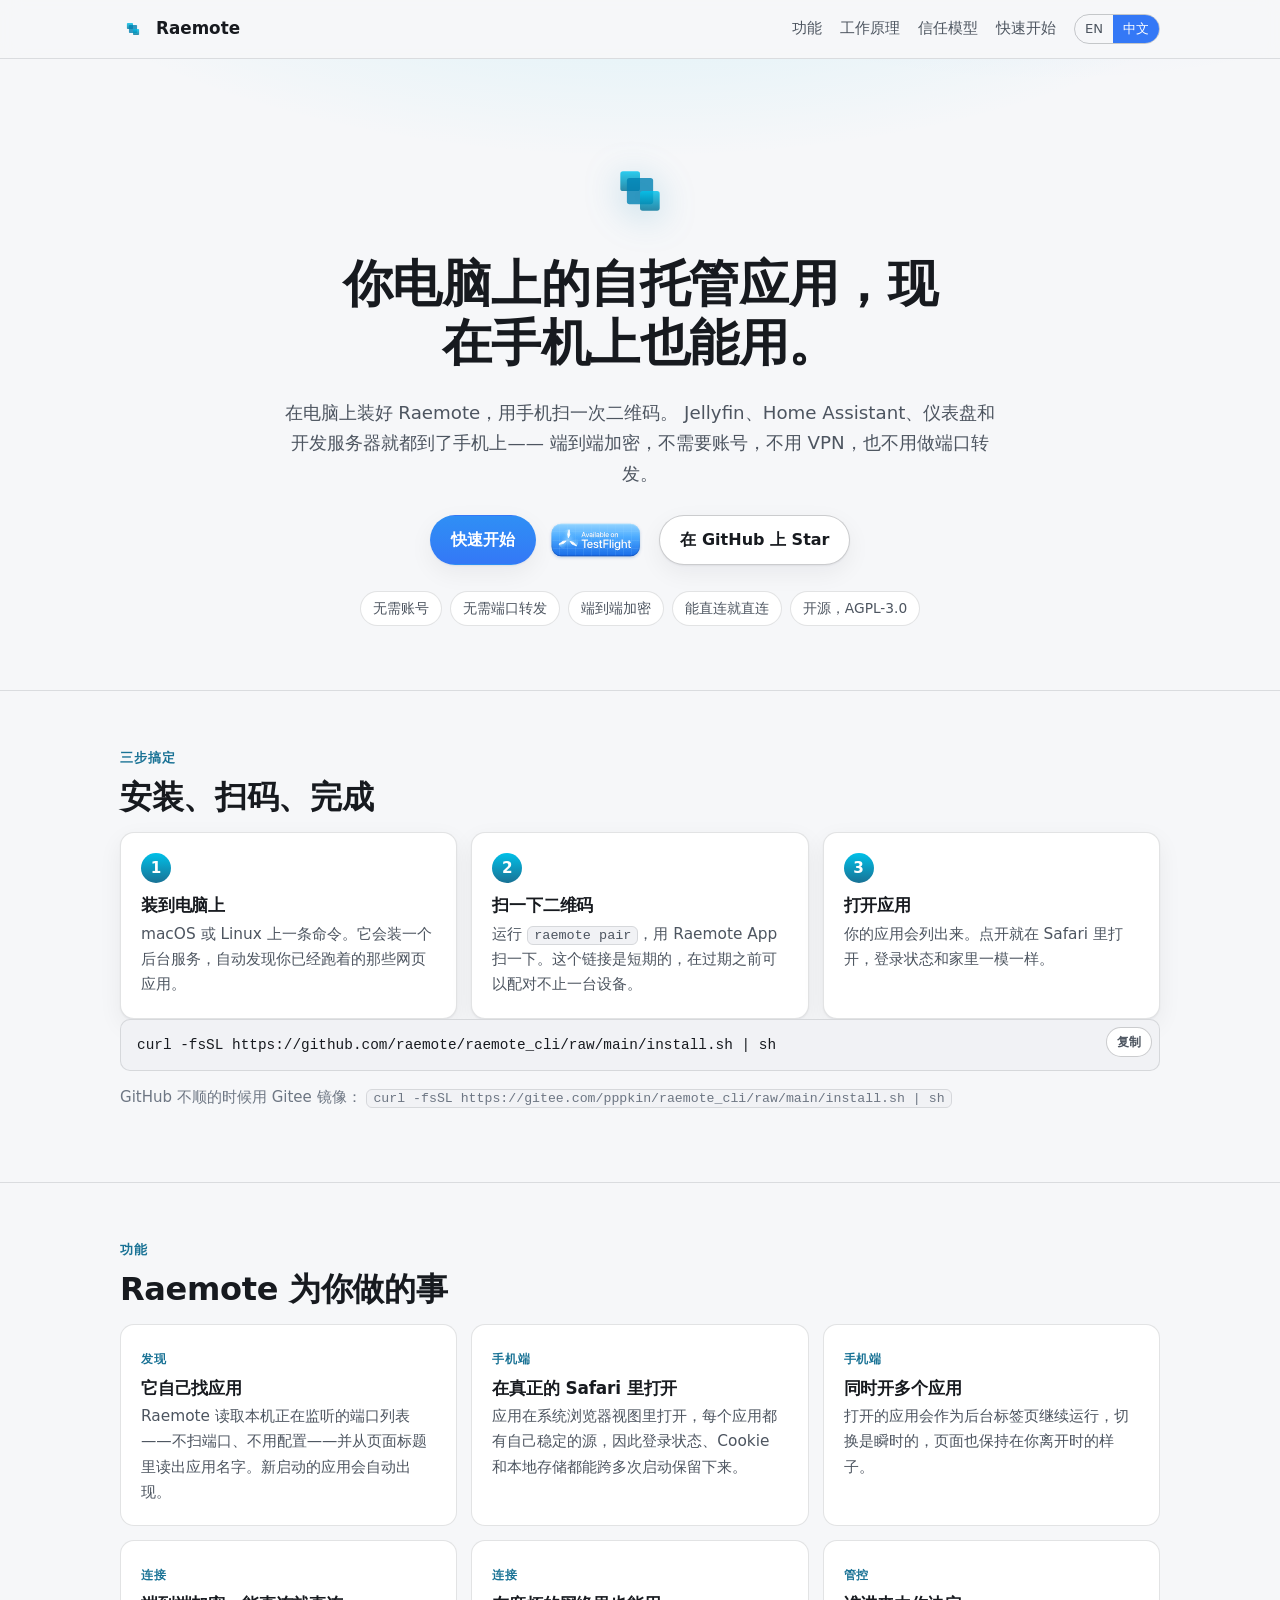
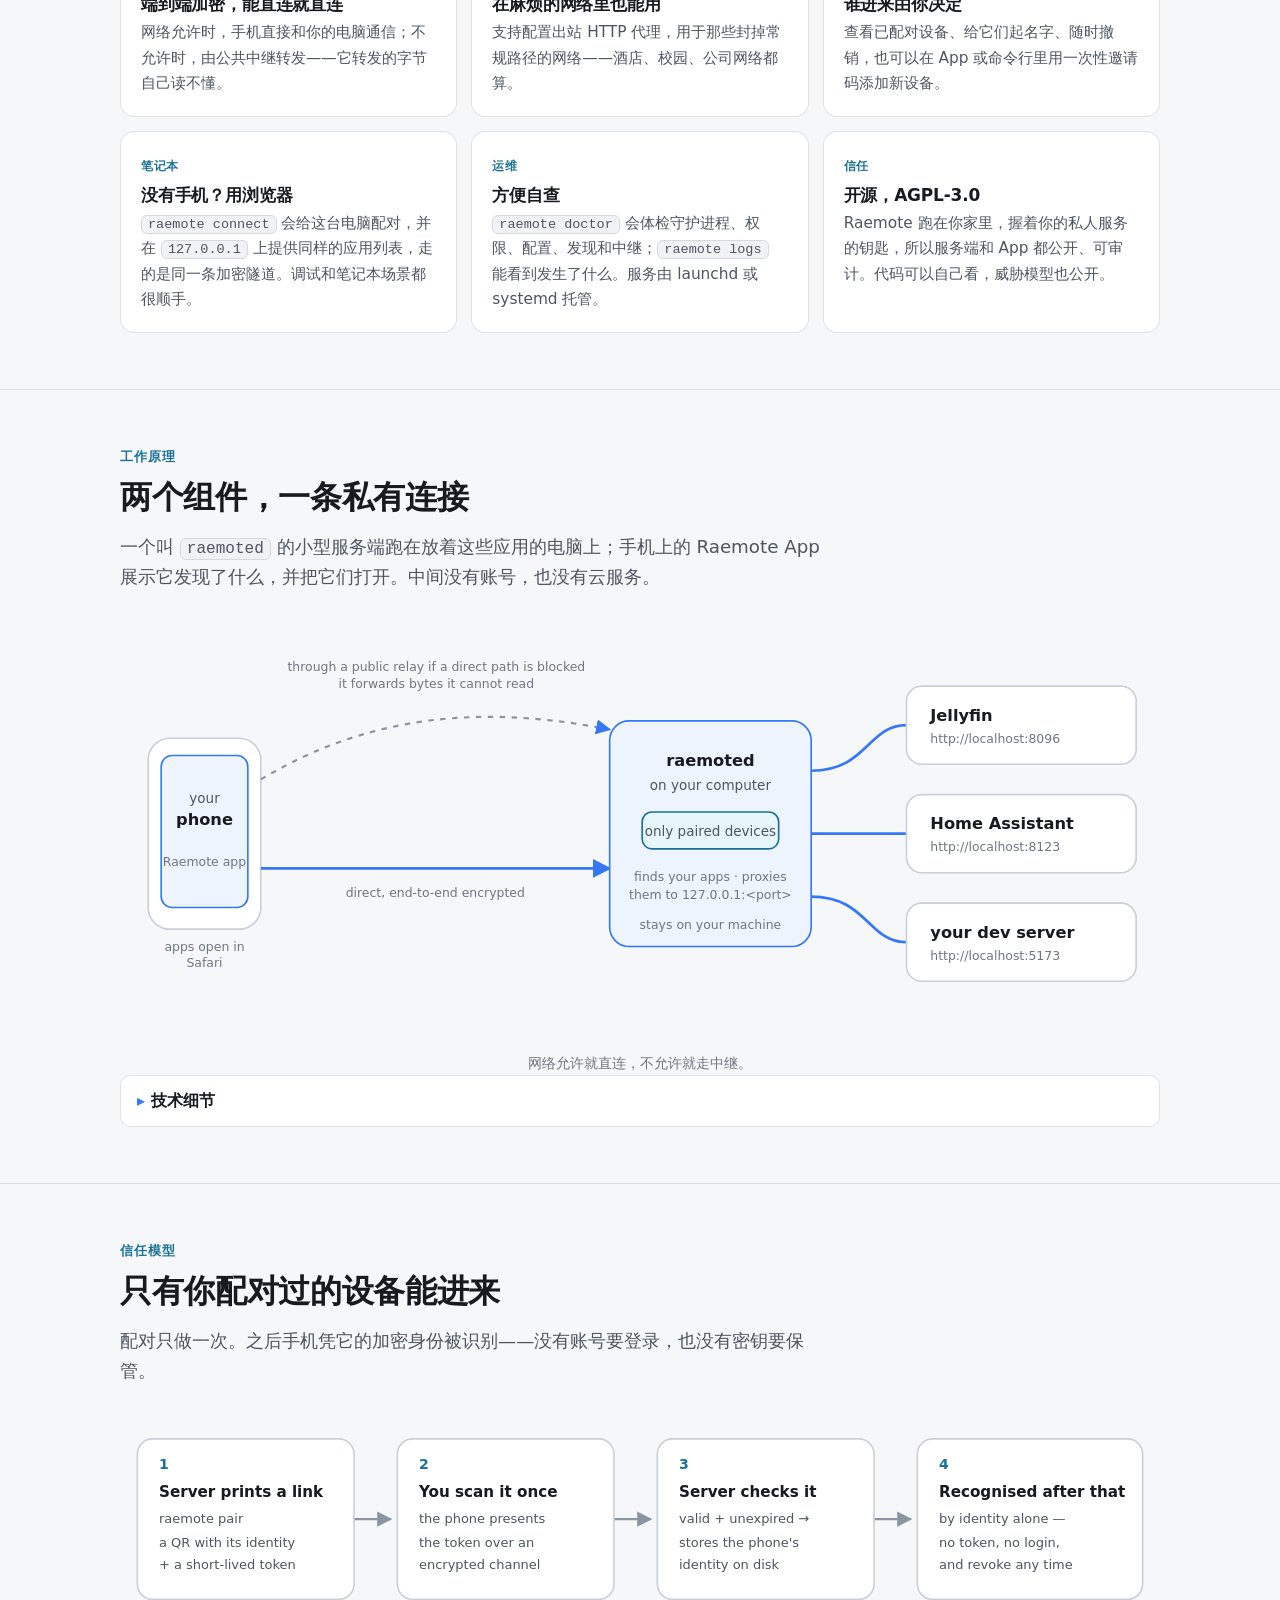
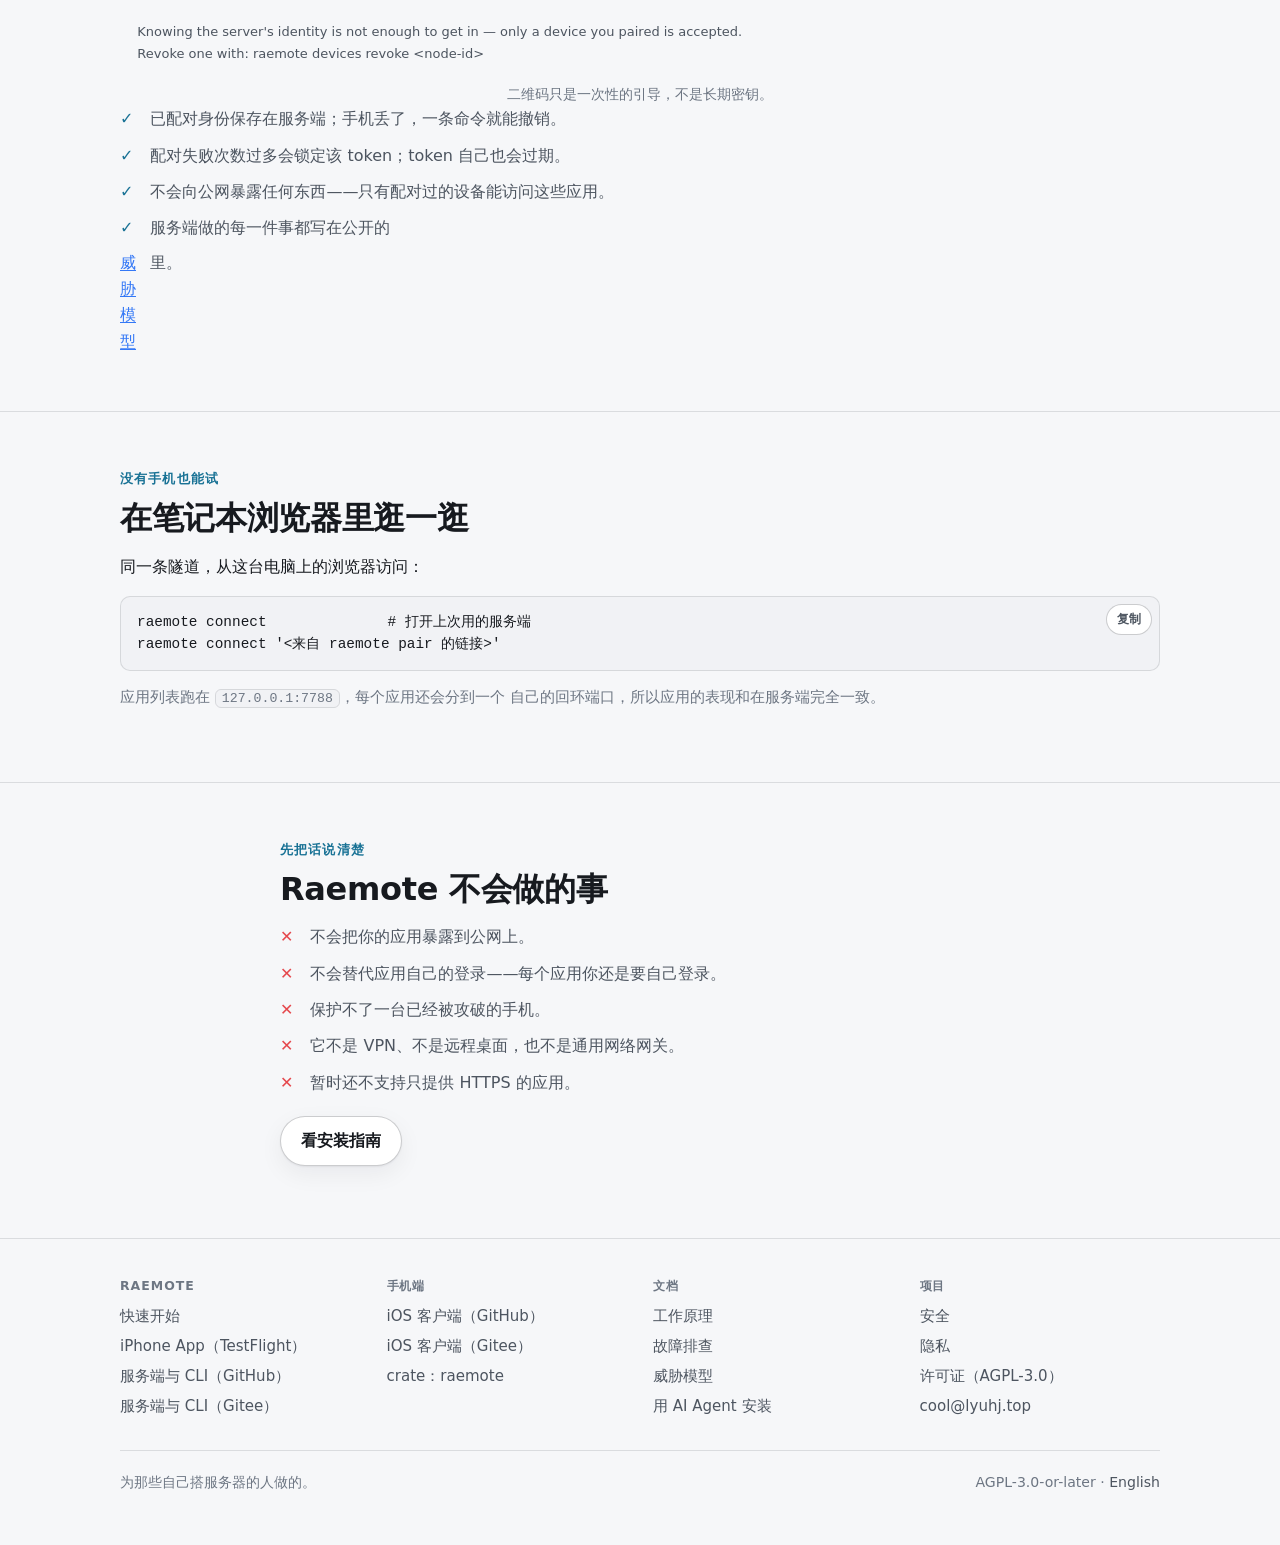
==== zh/index.html @ ffe1e4cd "Add the Raemote website Landing page and quick-start guide in English and Chinese, served from GitHu" ====
<!doctype html>
<html lang="zh-Hans">
<head>
<meta charset="utf-8">
<meta name="viewport" content="width=device-width, initial-scale=1">
<title>Raemote — 让手机也能用你电脑上的自托管应用</title>
<meta name="description" content="Raemote 自动发现你电脑上正在运行的自托管应用，并通过端到端加密的连接把它们带到手机上。装一次、扫一次码，无需账号、无需 VPN、无需端口转发。">
<link rel="canonical" href="https://raemote.github.io/zh/">
<link rel="icon" href="../assets/favicon.png" type="image/png">
<link rel="apple-touch-icon" href="../assets/favicon.png">
<meta property="og:type" content="website">
<meta property="og:site_name" content="Raemote">
<meta property="og:title" content="Raemote — 让手机也能用你电脑上的自托管应用">
<meta property="og:description" content="装一次、扫一次码，你私有的应用就出现在手机上。端到端加密，无需账号，无需端口转发。">
<meta property="og:url" content="https://raemote.github.io/zh/">
<meta property="og:image" content="https://raemote.github.io/assets/og.png">
<meta name="theme-color" content="#197295" media="(prefers-color-scheme: light)">
<meta name="theme-color" content="#0e1116" media="(prefers-color-scheme: dark)">
<link rel="stylesheet" href="../assets/site.css">
</head>
<body>
<a class="skip" href="#main">跳到正文</a>

<header class="site">
  <div class="wrap bar">
    <a class="brand" href="./"><img src="../assets/logo.svg" alt="" width="26" height="26">Raemote</a>
    <nav class="links" aria-label="主导航">
      <a class="wide" href="#features">功能</a>
      <a class="wide" href="#how">工作原理</a>
      <a class="wide" href="#trust">信任模型</a>
      <a href="get-started.html">快速开始</a>
      <span class="lang">
        <a href="../" hreflang="en">EN</a>
        <a href="./" aria-current="true" hreflang="zh">中文</a>
      </span>
    </nav>
  </div>
</header>

<main id="main">

  <section class="hero">
    <div class="wrap">
      <img class="mark" src="../assets/logo.svg" alt="" width="84" height="84">
      <h1>你电脑上的自托管应用，现在手机上也能用。</h1>
      <p class="lede">在电脑上装好 Raemote，用手机扫一次二维码。
        Jellyfin、Home Assistant、仪表盘和开发服务器就都到了手机上——
        端到端加密，不需要账号，不用 VPN，也不用做端口转发。</p>
      <div class="actions">
        <a class="btn primary" href="get-started.html">快速开始</a>
        <a class="btn badge" href="https://testflight.apple.com/join/3AQeWyUR" rel="noopener">
          <img src="../assets/testflight_badge.svg" alt="可通过 TestFlight 获取" height="42">
        </a>
        <a class="btn" href="https://github.com/raemote/raemote_cli" rel="noopener">在 GitHub 上 Star</a>
      </div>
      <ul class="pill-row">
        <li class="pill">无需账号</li>
        <li class="pill">无需端口转发</li>
        <li class="pill">端到端加密</li>
        <li class="pill">能直连就直连</li>
        <li class="pill">开源，AGPL-3.0</li>
      </ul>
    </div>
  </section>

  <section id="start">
    <div class="wrap">
      <p class="eyebrow">三步搞定</p>
      <h2>安装、扫码、完成</h2>
      <ol class="steps">
        <li>
          <h3>装到电脑上</h3>
          <p>macOS 或 Linux 上一条命令。它会装一个后台服务，自动发现你已经跑着的那些网页应用。</p>
        </li>
        <li>
          <h3>扫一下二维码</h3>
          <p>运行 <code>raemote pair</code>，用 Raemote App 扫一下。这个链接是短期的，在过期之前可以配对不止一台设备。</p>
        </li>
        <li>
          <h3>打开应用</h3>
          <p>你的应用会列出来。点开就在 Safari 里打开，登录状态和家里一模一样。</p>
        </li>
      </ol>
      <div class="copy">
        <button class="copybtn" type="button" data-copy hidden>复制</button>
<pre><code>curl -fsSL https://github.com/raemote/raemote_cli/raw/main/install.sh | sh</code></pre>
      </div>
      <p class="muted">GitHub 不顺的时候用 Gitee 镜像：
        <code>curl -fsSL https://gitee.com/pppkin/raemote_cli/raw/main/install.sh | sh</code></p>
    </div>
  </section>

  <section id="features">
    <div class="wrap">
      <p class="eyebrow">功能</p>
      <h2>Raemote 为你做的事</h2>
      <ul class="grid">
        <li class="card">
          <span class="tag">发现</span>
          <h3>它自己找应用</h3>
          <p>Raemote 读取本机正在监听的端口列表——不扫端口、不用配置——并从页面标题里读出应用名字。新启动的应用会自动出现。</p>
        </li>
        <li class="card">
          <span class="tag">手机端</span>
          <h3>在真正的 Safari 里打开</h3>
          <p>应用在系统浏览器视图里打开，每个应用都有自己稳定的源，因此登录状态、Cookie 和本地存储都能跨多次启动保留下来。</p>
        </li>
        <li class="card">
          <span class="tag">手机端</span>
          <h3>同时开多个应用</h3>
          <p>打开的应用会作为后台标签页继续运行，切换是瞬时的，页面也保持在你离开时的样子。</p>
        </li>
        <li class="card">
          <span class="tag">连接</span>
          <h3>端到端加密，能直连就直连</h3>
          <p>网络允许时，手机直接和你的电脑通信；不允许时，由公共中继转发——它转发的字节自己读不懂。</p>
        </li>
        <li class="card">
          <span class="tag">连接</span>
          <h3>在麻烦的网络里也能用</h3>
          <p>支持配置出站 HTTP 代理，用于那些封掉常规路径的网络——酒店、校园、公司网络都算。</p>
        </li>
        <li class="card">
          <span class="tag">管控</span>
          <h3>谁进来由你决定</h3>
          <p>查看已配对设备、给它们起名字、随时撤销，也可以在 App 或命令行里用一次性邀请码添加新设备。</p>
        </li>
        <li class="card">
          <span class="tag">笔记本</span>
          <h3>没有手机？用浏览器</h3>
          <p><code>raemote connect</code> 会给这台电脑配对，并在 <code>127.0.0.1</code> 上提供同样的应用列表，走的是同一条加密隧道。调试和笔记本场景都很顺手。</p>
        </li>
        <li class="card">
          <span class="tag">运维</span>
          <h3>方便自查</h3>
          <p><code>raemote doctor</code> 会体检守护进程、权限、配置、发现和中继；<code>raemote logs</code> 能看到发生了什么。服务由 launchd 或 systemd 托管。</p>
        </li>
        <li class="card">
          <span class="tag">信任</span>
          <h3>开源，AGPL-3.0</h3>
          <p>Raemote 跑在你家里，握着你的私人服务的钥匙，所以服务端和 App 都公开、可审计。代码可以自己看，威胁模型也公开。</p>
        </li>
      </ul>
    </div>
  </section>

  <section id="how">
    <div class="wrap">
      <p class="eyebrow">工作原理</p>
      <h2>两个组件，一条私有连接</h2>
      <p class="lede">一个叫 <code>raemoted</code> 的小型服务端跑在放着这些应用的电脑上；手机上的 Raemote App 展示它发现了什么，并把它们打开。中间没有账号，也没有云服务。</p>
      <figure>
        <img src="../assets/diagram-how.svg" alt="示意图：手机与电脑上的 raemoted 之间建立端到端加密连接——能直连就直连，否则经过读不懂内容的公共中继；raemoted 再把请求反向代理到本机的各个网页应用。" width="960" height="400" loading="lazy">
        <figcaption>网络允许就直连，不允许就走中继。</figcaption>
      </figure>
      <details>
        <summary>技术细节</summary>
        <p>连接由 <a href="https://www.iroh.computer/" rel="noopener">iroh</a> over QUIC
        提供：两端互相发现并尝试直连，只有直连不可用时才动用公共中继。两种情况下都是端到端加密。</p>
        <p>其上跑两套应用协议：<code>raemote/bind/0</code> 只负责用短期 token
        完成配对；<code>raemote/0</code> 提供一小套 HTTP 接口
        （<code>/_hub/catalog</code>、<code>/_hub/info</code>、
        <code>/_hub/devices</code>、<code>/_hub/discover</code>），并把
        <code>/app/&lt;名字&gt;/…</code> 反向代理到应用真实地址。</p>
        <p>在手机这一侧，每个应用有自己的本地回环源和一个每次启动都会变的密钥，
        手机上别的 App 也碰不到它。请求全程流式转发——请求体、上传、服务端推送
        和 WebSocket 都原样通过。</p>
      </details>
    </div>
  </section>

  <section id="trust">
    <div class="wrap">
      <p class="eyebrow">信任模型</p>
      <h2>只有你配对过的设备能进来</h2>
      <p class="lede">配对只做一次。之后手机凭它的加密身份被识别——没有账号要登录，也没有密钥要保管。</p>
      <figure>
        <img src="../assets/diagram-trust.svg" alt="示意图：配对二维码里包含服务端身份和一个短期 token；手机出示一次 token，服务端把手机身份记录到磁盘；此后凭身份识别，随时可以撤销。" width="960" height="250" loading="lazy">
        <figcaption>二维码只是一次性的引导，不是长期密钥。</figcaption>
      </figure>
      <ul class="notlist yeslist">
        <li>已配对身份保存在服务端；手机丢了，一条命令就能撤销。</li>
        <li>配对失败次数过多会锁定该 token；token 自己也会过期。</li>
        <li>不会向公网暴露任何东西——只有配对过的设备能访问这些应用。</li>
        <li>服务端做的每一件事都写在公开的<a href="https://github.com/raemote/raemote_cli/blob/main/docs/threat-model.md" rel="noopener">威胁模型</a>里。</li>
      </ul>
    </div>
  </section>

  <section id="laptop">
    <div class="wrap">
      <p class="eyebrow">没有手机也能试</p>
      <h2>在笔记本浏览器里逛一逛</h2>
      <p>同一条隧道，从这台电脑上的浏览器访问：</p>
      <div class="copy">
        <button class="copybtn" type="button" data-copy hidden>复制</button>
<pre><code>raemote connect              # 打开上次用的服务端
raemote connect '&lt;来自 raemote pair 的链接&gt;'</code></pre>
      </div>
      <p class="muted">应用列表跑在 <code>127.0.0.1:7788</code>，每个应用还会分到一个
        自己的回环端口，所以应用的表现和在服务端完全一致。</p>
    </div>
  </section>

  <section id="honest">
    <div class="wrap wrap-narrow">
      <p class="eyebrow">先把话说清楚</p>
      <h2>Raemote 不会做的事</h2>
      <ul class="notlist">
        <li>不会把你的应用暴露到公网上。</li>
        <li>不会替代应用自己的登录——每个应用你还是要自己登录。</li>
        <li>保护不了一台已经被攻破的手机。</li>
        <li>它不是 VPN、不是远程桌面，也不是通用网络网关。</li>
        <li>暂时还不支持只提供 HTTPS 的应用。</li>
      </ul>
      <p style="margin-top:20px"><a class="btn" href="get-started.html">看安装指南</a></p>
    </div>
  </section>

</main>

<footer class="site">
  <div class="wrap">
    <div class="cols">
      <div>
        <h3>Raemote</h3>
        <ul>
          <li><a href="get-started.html">快速开始</a></li>
          <li><a href="https://testflight.apple.com/join/3AQeWyUR" rel="noopener">iPhone App（TestFlight）</a></li>
          <li><a href="https://github.com/raemote/raemote_cli" rel="noopener">服务端与 CLI（GitHub）</a></li>
          <li><a href="https://gitee.com/pppkin/raemote_cli" rel="noopener">服务端与 CLI（Gitee）</a></li>
        </ul>
      </div>
      <div>
        <h3>手机端</h3>
        <ul>
          <li><a href="https://github.com/raemote/raemote_connector_ios" rel="noopener">iOS 客户端（GitHub）</a></li>
          <li><a href="https://gitee.com/pppkin/raemote_connector_ios" rel="noopener">iOS 客户端（Gitee）</a></li>
          <li><a href="https://crates.io/crates/raemote" rel="noopener">crate：raemote</a></li>
        </ul>
      </div>
      <div>
        <h3>文档</h3>
        <ul>
          <li><a href="https://github.com/raemote/raemote_cli/blob/main/docs/how-it-works.md" rel="noopener">工作原理</a></li>
          <li><a href="https://github.com/raemote/raemote_cli/blob/main/docs/troubleshooting.md" rel="noopener">故障排查</a></li>
          <li><a href="https://github.com/raemote/raemote_cli/blob/main/docs/threat-model.md" rel="noopener">威胁模型</a></li>
          <li><a href="https://github.com/raemote/raemote_cli/blob/main/docs/agent-install.md" rel="noopener">用 AI Agent 安装</a></li>
        </ul>
      </div>
      <div>
        <h3>项目</h3>
        <ul>
          <li><a href="https://github.com/raemote/raemote_cli/blob/main/SECURITY.md" rel="noopener">安全</a></li>
          <li><a href="https://github.com/raemote/raemote_cli/blob/main/PRIVACY.md" rel="noopener">隐私</a></li>
          <li><a href="https://github.com/raemote/raemote_cli/blob/main/LICENSE" rel="noopener">许可证（AGPL-3.0）</a></li>
          <li><a href="mailto:cool@lyuhj.top">cool@lyuhj.top</a></li>
        </ul>
      </div>
    </div>
    <div class="base">
      <span>为那些自己搭服务器的人做的。</span>
      <span>AGPL-3.0-or-later · <a href="../">English</a></span>
    </div>
  </div>
</footer>

<script>
// 渐进增强：只有在支持脚本时，复制按钮才会出现。
document.querySelectorAll('[data-copy]').forEach(function (btn) {
  btn.hidden = false;
  btn.addEventListener('click', function () {
    var code = btn.closest('.copy').querySelector('code');
    navigator.clipboard.writeText(code.textContent).then(function () {
      var was = btn.textContent;
      btn.textContent = '已复制';
      setTimeout(function () { btn.textContent = was; }, 1400);
    });
  });
});
</script>
</body>
</html>
---- assets/site.css ----
/* Raemote site — one stylesheet, no JavaScript, no webfonts.
   Palette is lifted from the app icon: mark gradients #00C0E8 → #197295,
   mid #007EAE, surface #F1F1F1, and the interactive blue #3478f6 that the
   `raemote connect` web UI uses. Light and dark both ship here; the page
   declares `color-scheme: light dark` so form controls and scrollbars match. */

:root {
  color-scheme: light dark;

  --cyan: #00c0e8;
  --teal: #197295;
  --mid: #007eae;
  --accent: #3478f6;
  --accent-ink: #0b2f6b;

  --bg: #f6f7f9;
  --surface: #ffffff;
  --surface-2: #f1f2f5;
  --ink: #171a1f;
  --ink-soft: #4d5560;
  --ink-faint: #6d7683;
  --line: rgba(20, 25, 35, 0.12);
  --line-strong: rgba(20, 25, 35, 0.22);
  --code-bg: #f1f2f5;
  --shadow: 0 1px 2px rgba(16, 22, 32, 0.06), 0 8px 24px rgba(16, 22, 32, 0.06);
  --radius: 14px;
  --radius-sm: 10px;
  --wrap: 1080px;
}

@media (prefers-color-scheme: dark) {
  :root {
    --bg: #0e1116;
    --surface: #161b22;
    --surface-2: #1c232c;
    --ink: #e8ecf1;
    --ink-soft: #b3bcc7;
    --ink-faint: #8b95a1;
    --line: rgba(255, 255, 255, 0.14);
    --line-strong: rgba(255, 255, 255, 0.26);
    --code-bg: #10151c;
    --shadow: 0 1px 2px rgba(0, 0, 0, 0.4), 0 10px 28px rgba(0, 0, 0, 0.35);
  }
}

* { box-sizing: border-box; }

html { -webkit-text-size-adjust: 100%; }

body {
  margin: 0;
  background: var(--bg);
  color: var(--ink);
  font: 16px/1.65 -apple-system, BlinkMacSystemFont, "Segoe UI", system-ui,
    "Helvetica Neue", "Noto Sans SC", "PingFang SC", "Microsoft YaHei", sans-serif;
}

img, svg { max-width: 100%; height: auto; }

a { color: var(--accent); text-decoration-thickness: 1px; text-underline-offset: 2px; }
a:hover { text-decoration-thickness: 2px; }

:focus-visible {
  outline: 2px solid var(--accent);
  outline-offset: 3px;
  border-radius: 4px;
}

code, kbd, pre, samp {
  font-family: ui-monospace, SFMono-Regular, "SF Mono", Menlo, Consolas, monospace;
}

h1, h2, h3 { line-height: 1.2; letter-spacing: -0.01em; margin: 0 0 0.5em; }
h1 { font-size: clamp(2rem, 1.3rem + 3vw, 3.1rem); font-weight: 700; }
h2 { font-size: clamp(1.45rem, 1.1rem + 1.4vw, 2rem); font-weight: 680; margin-top: 0; }
h3 { font-size: 1.06rem; font-weight: 650; }
p { margin: 0 0 1rem; }

/* ---------- layout ---------- */

.wrap { max-width: var(--wrap); margin: 0 auto; padding: 0 20px; }
.wrap-narrow { max-width: 760px; }
section { padding: 56px 0; }
section + section { border-top: 1px solid var(--line); }

.skip {
  position: absolute;
  left: -9999px;
  top: 0;
  background: var(--surface);
  padding: 10px 14px;
  border-radius: var(--radius-sm);
  z-index: 10;
}
.skip:focus { left: 12px; top: 12px; }

.eyebrow {
  font-size: 0.8rem;
  font-weight: 650;
  letter-spacing: 0.09em;
  text-transform: uppercase;
  color: var(--teal);
  margin: 0 0 10px;
}
@media (prefers-color-scheme: dark) {
  .eyebrow { color: var(--cyan); }
}

.lede { font-size: 1.14rem; color: var(--ink-soft); max-width: 62ch; }
.muted { color: var(--ink-faint); font-size: 0.94rem; }
.center { text-align: center; }
.center .lede { margin-inline: auto; }

/* ---------- header ---------- */

header.site {
  position: sticky;
  top: 0;
  z-index: 5;
  background: color-mix(in srgb, var(--bg) 86%, transparent);
  backdrop-filter: saturate(1.4) blur(10px);
  border-bottom: 1px solid var(--line);
}

.bar {
  display: flex;
  align-items: center;
  gap: 14px;
  min-height: 58px;
}

.brand {
  display: inline-flex;
  align-items: center;
  gap: 10px;
  font-weight: 700;
  font-size: 1.05rem;
  color: var(--ink);
  text-decoration: none;
  margin-right: auto;
}
.brand img { width: 26px; height: 26px; display: block; }

nav.links {
  display: flex;
  align-items: center;
  gap: 18px;
  font-size: 0.95rem;
}
nav.links a { color: var(--ink-soft); text-decoration: none; }
nav.links a:hover { color: var(--ink); text-decoration: underline; }

.lang {
  display: inline-flex;
  border: 1px solid var(--line-strong);
  border-radius: 999px;
  overflow: hidden;
  font-size: 0.82rem;
}
.lang a {
  padding: 3px 10px;
  color: var(--ink-faint);
  text-decoration: none;
}
.lang a[aria-current="true"] {
  background: var(--accent);
  color: #fff;
}

@media (max-width: 620px) {
  nav.links .wide { display: none; }
  .bar { gap: 10px; }
}

/* ---------- hero ---------- */

.hero {
  padding: clamp(48px, 7vw, 92px) 0 clamp(40px, 5vw, 64px);
  text-align: center;
  background:
    radial-gradient(60rem 26rem at 50% -12rem, color-mix(in srgb, var(--cyan) 16%, transparent), transparent 70%),
    radial-gradient(46rem 22rem at 82% -14rem, color-mix(in srgb, var(--accent) 12%, transparent), transparent 70%);
}

.hero .mark {
  width: 84px;
  height: 84px;
  display: block;
  margin: 0 auto 22px;
  filter: drop-shadow(0 6px 18px rgba(0, 122, 174, 0.28));
}

.hero h1 { max-width: 18ch; margin-inline: auto; }
.hero .lede { margin: 0 auto 26px; }

.actions {
  display: flex;
  flex-wrap: wrap;
  gap: 12px;
  justify-content: center;
  align-items: center;
}

.btn {
  display: inline-flex;
  align-items: center;
  gap: 8px;
  padding: 11px 20px;
  border-radius: 999px;
  border: 1px solid var(--line-strong);
  background: var(--surface);
  color: var(--ink);
  font-weight: 600;
  font-size: 1rem;
  text-decoration: none;
  box-shadow: var(--shadow);
}
.btn:hover { border-color: var(--accent); color: var(--ink); }
.btn.primary {
  background: linear-gradient(180deg, #2f8ff5, var(--accent));
  border-color: transparent;
  color: #fff;
}
.btn.primary:hover { filter: brightness(1.06); color: #fff; }
.btn img { display: block; height: 42px; width: auto; }
/* The TestFlight badge is a finished graphic — don't frame it. */
.btn.badge { border: 0; box-shadow: none; background: none; padding: 0; border-radius: 0; }
.btn.badge:hover { border-color: transparent; }

.pill-row {
  display: flex;
  flex-wrap: wrap;
  gap: 8px;
  justify-content: center;
  margin: 26px 0 0;
  padding: 0;
  list-style: none;
}
.pill {
  font-size: 0.86rem;
  color: var(--ink-soft);
  background: var(--surface);
  border: 1px solid var(--line);
  border-radius: 999px;
  padding: 5px 12px;
}

/* ---------- steps ---------- */

.steps {
  display: grid;
  gap: 14px;
  grid-template-columns: repeat(3, 1fr);
  counter-reset: step;
  padding: 0;
  margin: 0;
  list-style: none;
}
@media (max-width: 780px) {
  .steps { grid-template-columns: 1fr; }
}

.steps > li {
  background: var(--surface);
  border: 1px solid var(--line);
  border-radius: var(--radius);
  padding: 20px;
  box-shadow: var(--shadow);
}
.steps > li::before {
  counter-increment: step;
  content: counter(step);
  display: grid;
  place-items: center;
  width: 30px;
  height: 30px;
  margin-bottom: 12px;
  border-radius: 50%;
  background: linear-gradient(180deg, var(--cyan), var(--teal));
  color: #fff;
  font-weight: 700;
  font-size: 0.95rem;
}
.steps h3 { margin-bottom: 6px; }
.steps p { margin: 0; color: var(--ink-soft); font-size: 0.96rem; }

/* ---------- feature grid ---------- */

.grid {
  display: grid;
  gap: 14px;
  grid-template-columns: repeat(auto-fit, minmax(272px, 1fr));
  padding: 0;
  margin: 0;
  list-style: none;
}
.card {
  background: var(--surface);
  border: 1px solid var(--line);
  border-radius: var(--radius);
  padding: 20px;
}
.card h3 { margin-bottom: 6px; }
.card p { margin: 0; color: var(--ink-soft); font-size: 0.96rem; }
.card .tag {
  display: inline-block;
  font-size: 0.74rem;
  font-weight: 650;
  letter-spacing: 0.06em;
  text-transform: uppercase;
  color: var(--teal);
  margin-bottom: 8px;
}
@media (prefers-color-scheme: dark) {
  .card .tag { color: var(--cyan); }
}

/* ---------- code ---------- */

pre {
  background: var(--code-bg);
  border: 1px solid var(--line);
  border-radius: var(--radius-sm);
  padding: 14px 16px;
  overflow-x: auto;
  font-size: 0.9rem;
  line-height: 1.55;
  margin: 0 0 14px;
}
pre code { background: none; padding: 0; font-size: inherit; }
p > code, li > code, td > code {
  background: var(--code-bg);
  border: 1px solid var(--line);
  border-radius: 6px;
  padding: 1px 6px;
  font-size: 0.88em;
}

.copy {
  position: relative;
}
.copy .copybtn {
  position: absolute;
  top: 8px;
  right: 8px;
  font: inherit;
  font-size: 0.78rem;
  font-weight: 600;
  color: var(--ink-soft);
  background: var(--surface);
  border: 1px solid var(--line-strong);
  border-radius: 999px;
  padding: 4px 10px;
  cursor: pointer;
}
.copy .copybtn:hover { color: var(--ink); border-color: var(--accent); }

/* ---------- diagrams & figures ---------- */

figure { margin: 0; }
figure img { display: block; width: 100%; }
figcaption {
  font-size: 0.88rem;
  color: var(--ink-faint);
  margin-top: 10px;
  text-align: center;
}

/* ---------- details ---------- */

details {
  border: 1px solid var(--line);
  border-radius: var(--radius-sm);
  background: var(--surface);
  padding: 0 16px;
}
details + details { margin-top: 10px; }
details summary {
  cursor: pointer;
  font-weight: 600;
  padding: 12px 0;
  list-style: none;
}
details summary::-webkit-details-marker { display: none; }
details summary::before { content: "▸ "; color: var(--accent); }
details[open] summary::before { content: "▾ "; }
details > :last-child { margin-bottom: 16px; }

/* ---------- tables ---------- */

.table-scroll { overflow-x: auto; }
table {
  border-collapse: collapse;
  width: 100%;
  font-size: 0.94rem;
  min-width: 420px;
}
th, td {
  text-align: left;
  vertical-align: top;
  padding: 9px 12px;
  border-bottom: 1px solid var(--line);
}
th { font-weight: 650; color: var(--ink-soft); }
tbody tr:last-child td { border-bottom: 0; }

/* ---------- notices ---------- */

.note {
  border: 1px solid var(--line);
  border-left: 3px solid var(--accent);
  background: var(--surface);
  border-radius: var(--radius-sm);
  padding: 14px 16px;
  margin: 0 0 16px;
  font-size: 0.96rem;
}
.note.warn { border-left-color: #e5484d; }
.note.good { border-left-color: var(--teal); }
.note > :last-child { margin-bottom: 0; }
.note strong { font-weight: 650; }

/* ---------- honest list ---------- */

.notlist {
  list-style: none;
  padding: 0;
  margin: 0;
  display: grid;
  gap: 10px;
}
.notlist li {
  display: grid;
  grid-template-columns: 1.4rem 1fr;
  gap: 8px;
  color: var(--ink-soft);
}
.notlist li::before { content: "✕"; color: #e5484d; font-weight: 700; }
.yeslist li::before { content: "✓"; color: var(--teal); }
@media (prefers-color-scheme: dark) {
  .yeslist li::before { color: var(--cyan); }
}

/* ---------- get-started specifics ---------- */

.step-block {
  border: 1px solid var(--line);
  background: var(--surface);
  border-radius: var(--radius);
  padding: 22px;
  margin: 0 0 18px;
}
.step-block > h2 {
  display: flex;
  align-items: baseline;
  gap: 10px;
  font-size: 1.3rem;
}
.step-block > h2 .n {
  display: grid;
  place-items: center;
  width: 28px;
  height: 28px;
  flex: none;
  border-radius: 50%;
  background: linear-gradient(180deg, var(--cyan), var(--teal));
  color: #fff;
  font-size: 0.9rem;
  align-self: center;
}
.toc {
  background: var(--surface-2);
  border: 1px solid var(--line);
  border-radius: var(--radius);
  padding: 16px 20px;
  margin: 0 0 28px;
}
.toc h2 { font-size: 1rem; margin-bottom: 8px; }
.toc ol { margin: 0; padding-left: 1.2em; }
.toc li { margin: 3px 0; }

/* ---------- footer ---------- */

footer.site {
  border-top: 1px solid var(--line);
  padding: 40px 0 52px;
  color: var(--ink-soft);
  font-size: 0.94rem;
}
footer .cols {
  display: grid;
  gap: 26px;
  grid-template-columns: repeat(auto-fit, minmax(190px, 1fr));
  margin-bottom: 26px;
}
footer h3 {
  font-size: 0.78rem;
  letter-spacing: 0.08em;
  text-transform: uppercase;
  color: var(--ink-faint);
  margin-bottom: 10px;
}
footer ul { list-style: none; margin: 0; padding: 0; }
footer li { margin: 5px 0; }
footer a { color: var(--ink-soft); text-decoration: none; }
footer a:hover { color: var(--ink); text-decoration: underline; }
footer .base {
  border-top: 1px solid var(--line);
  padding-top: 20px;
  display: flex;
  flex-wrap: wrap;
  gap: 12px 20px;
  justify-content: space-between;
  font-size: 0.88rem;
  color: var(--ink-faint);
}

@media (prefers-reduced-motion: reduce) {
  * { animation: none !important; transition: none !important; scroll-behavior: auto !important; }
}

@media print {
  header.site, .actions, .lang { display: none; }
  body { background: #fff; }
}
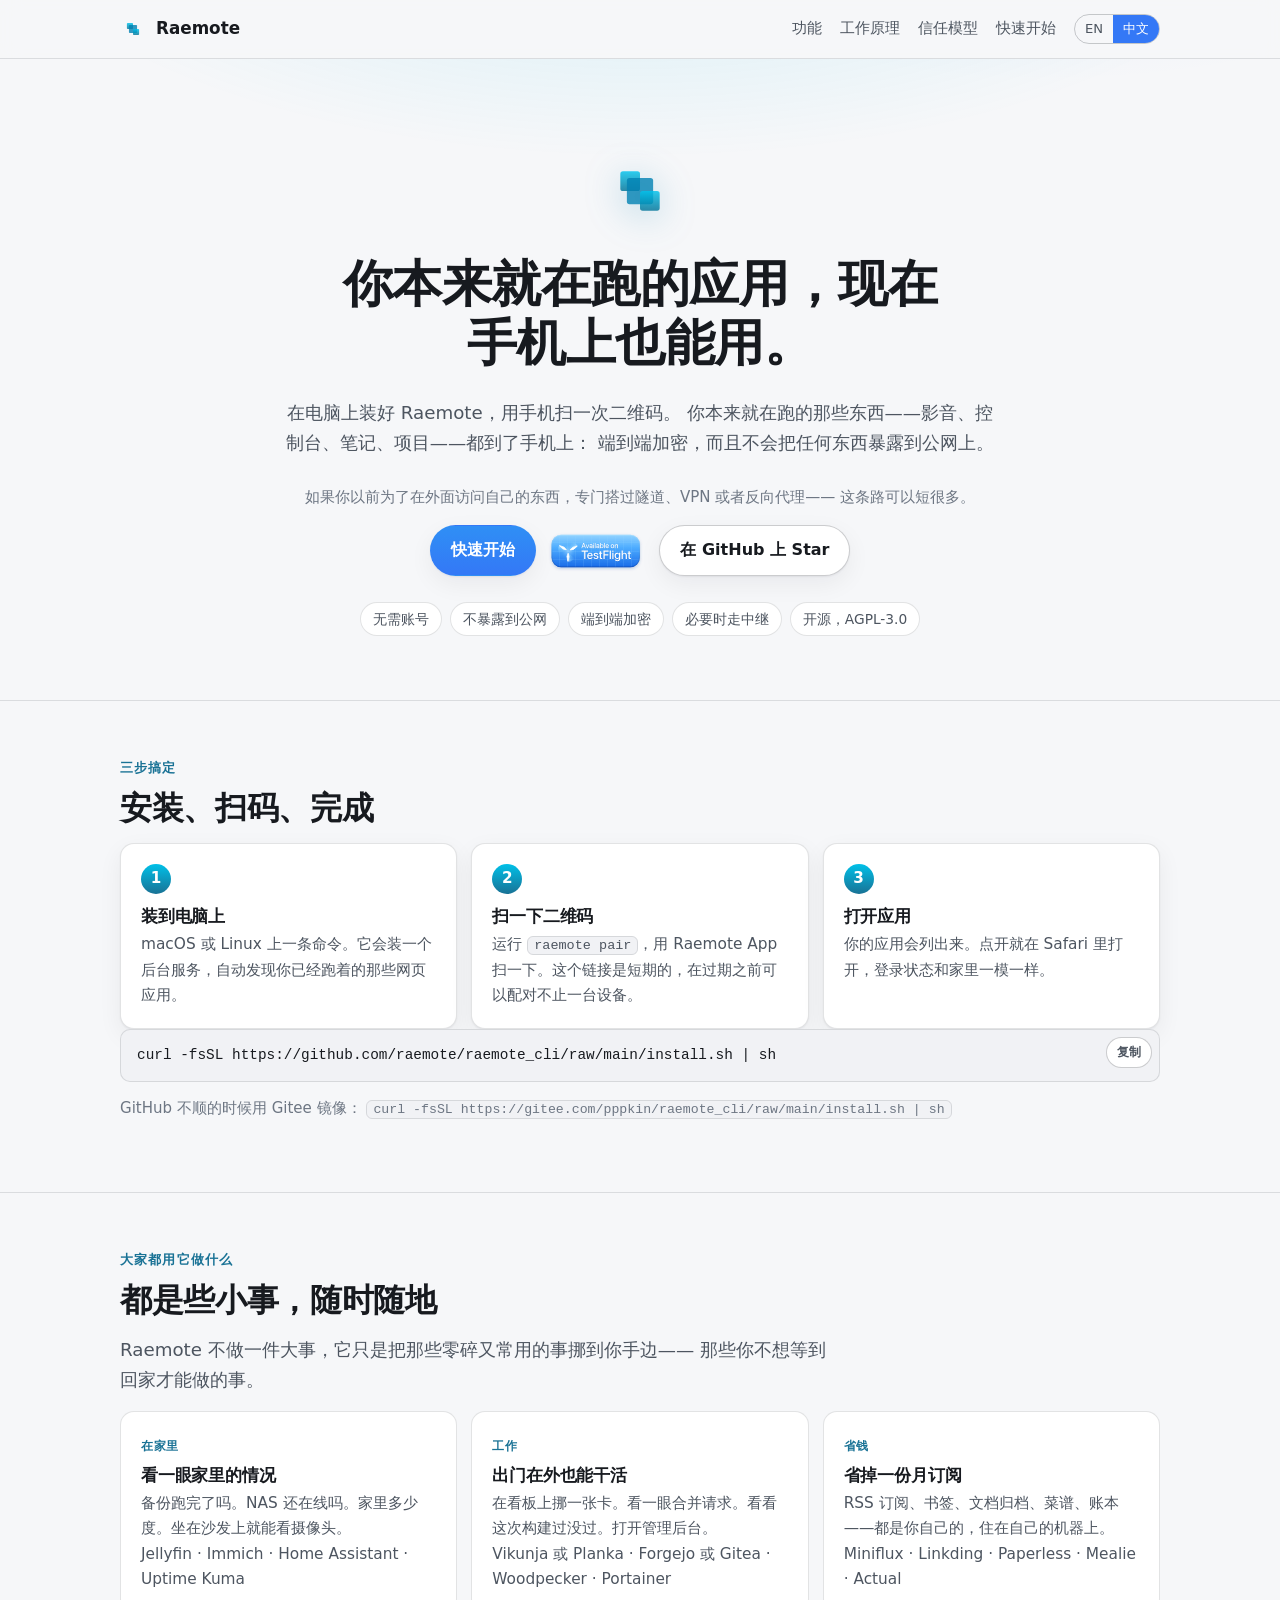
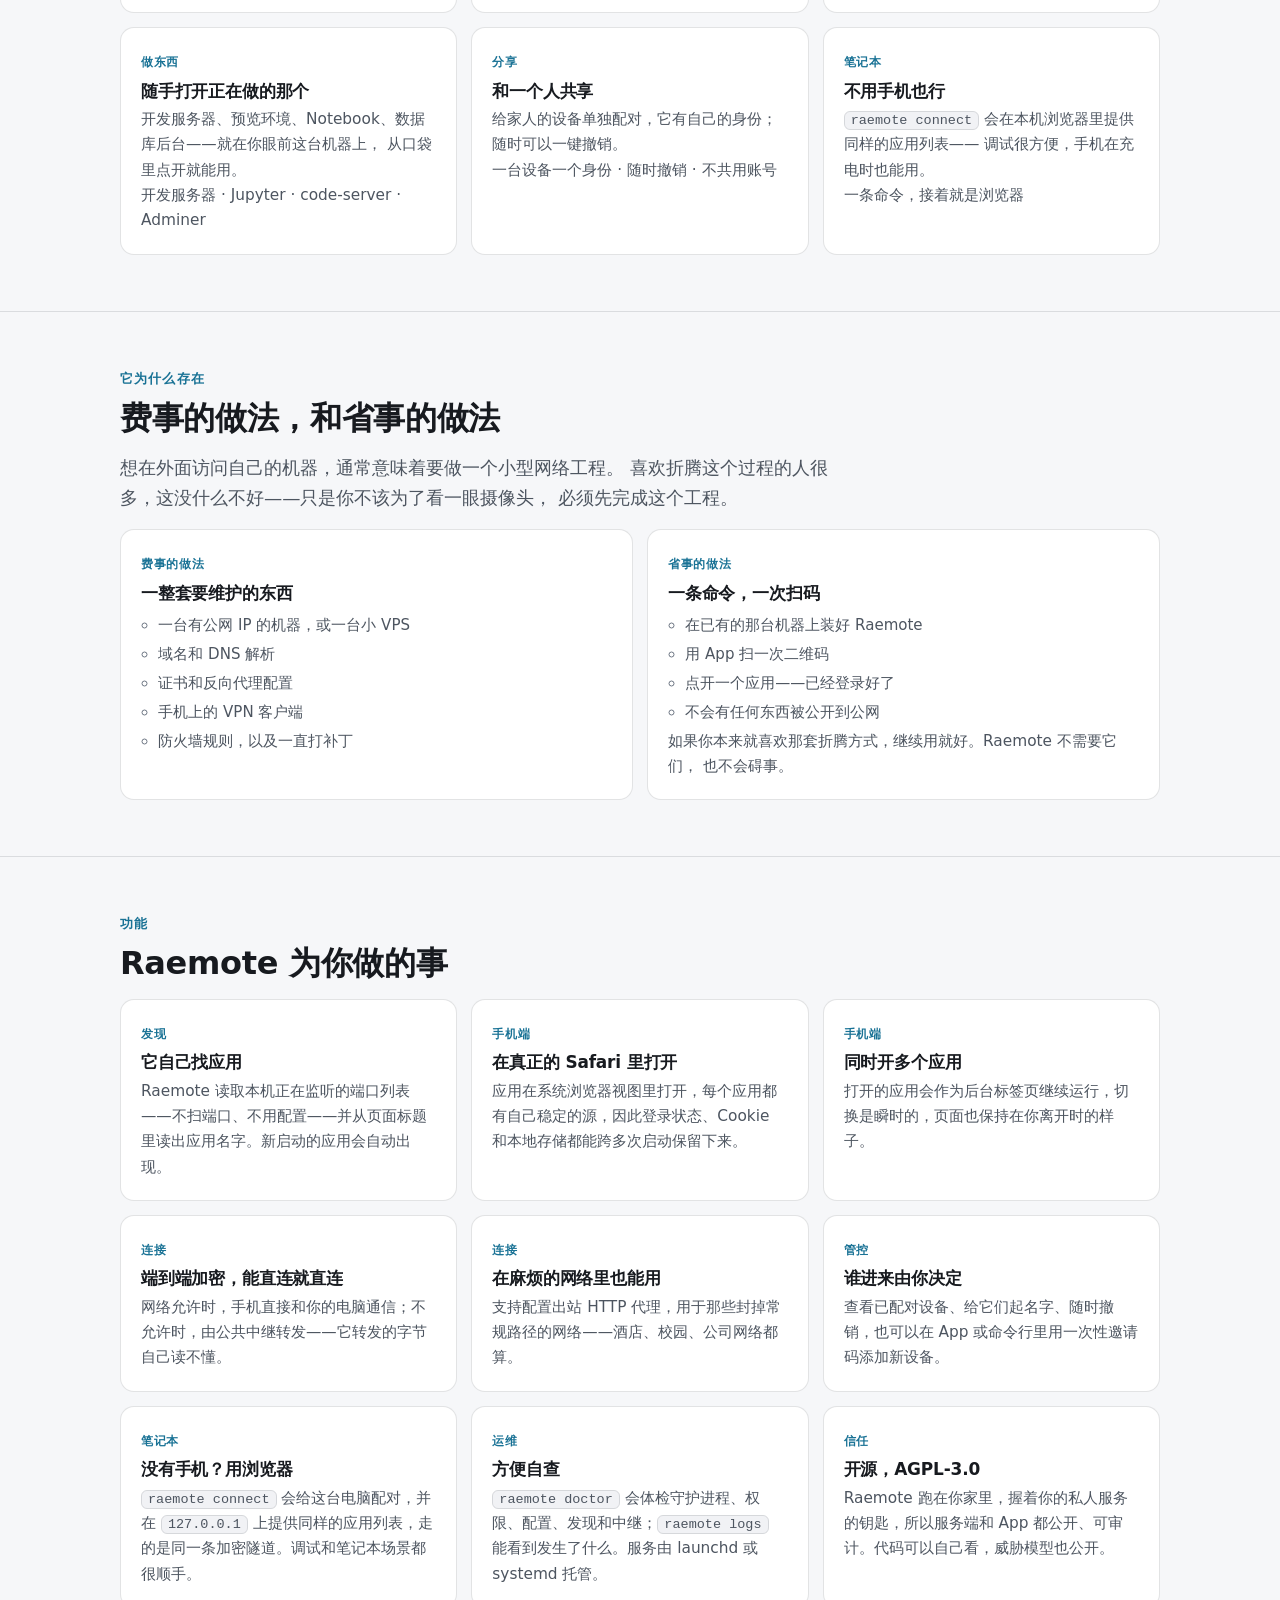
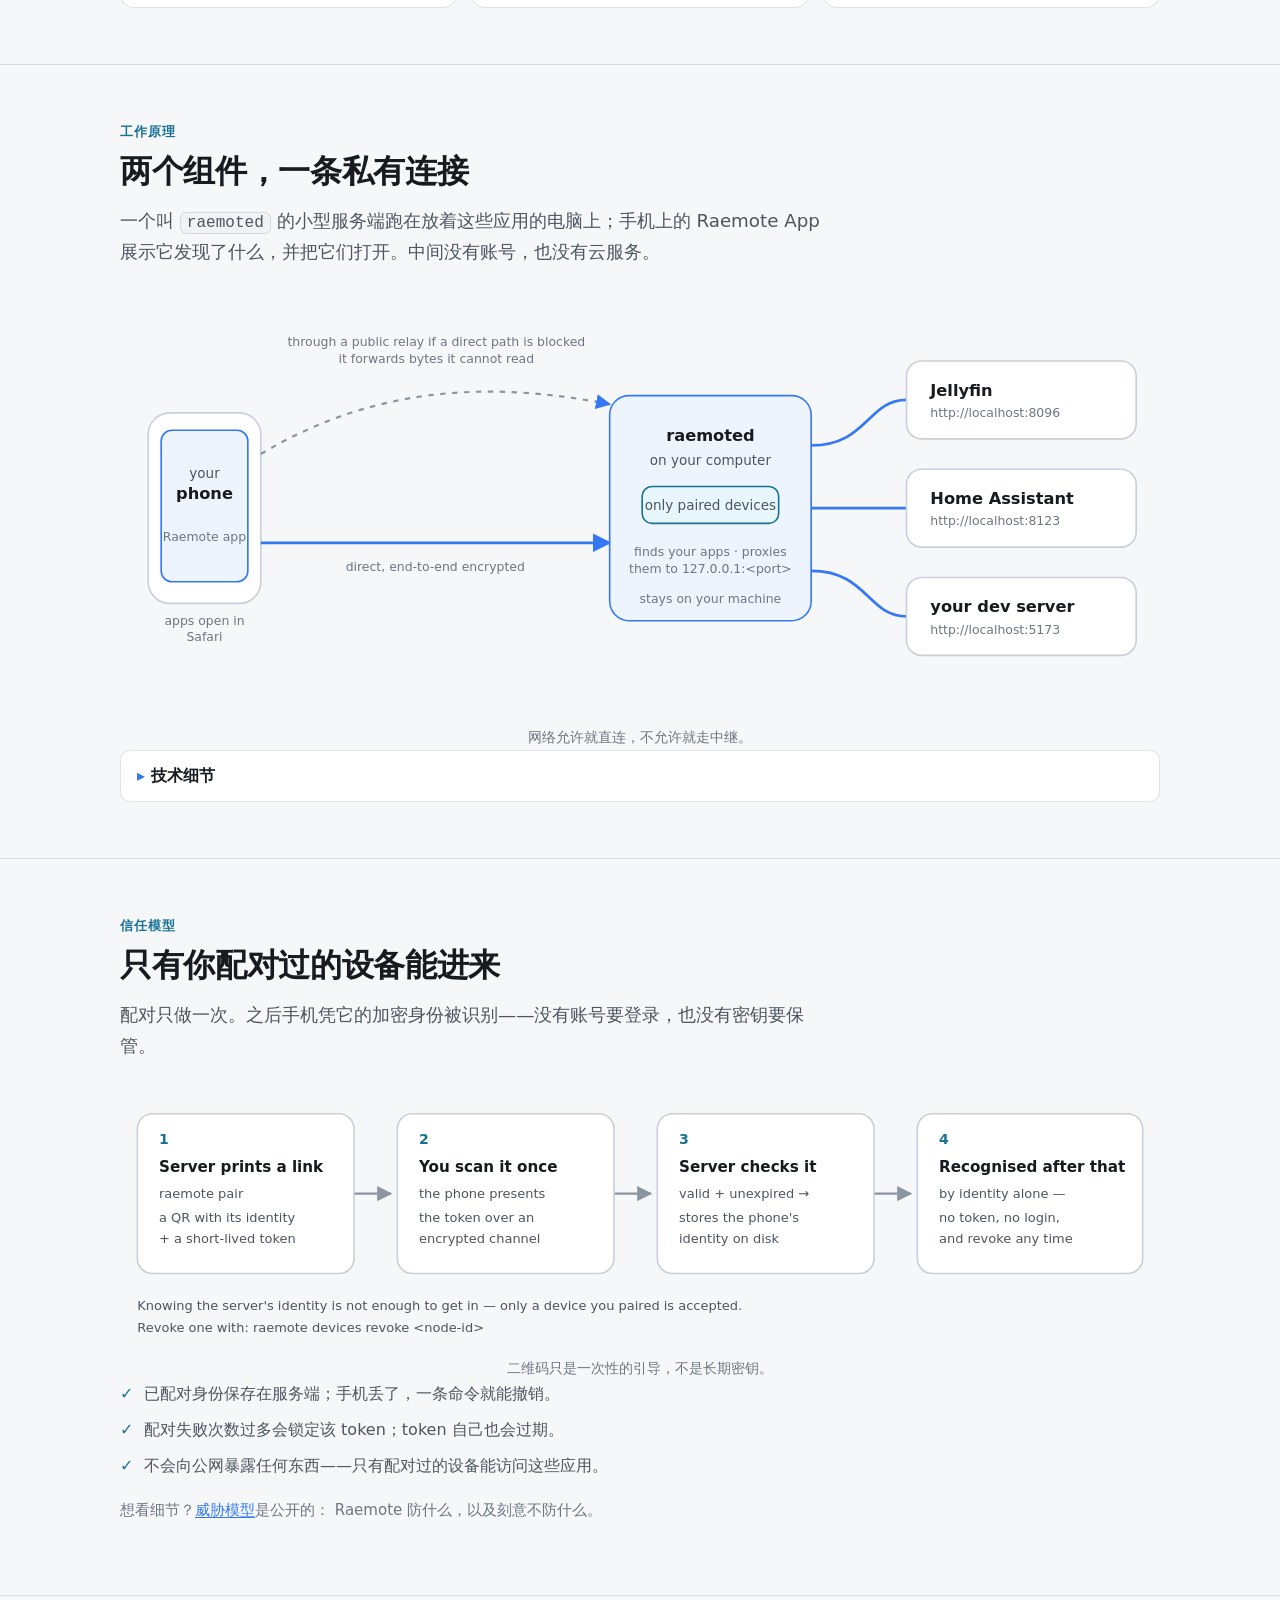
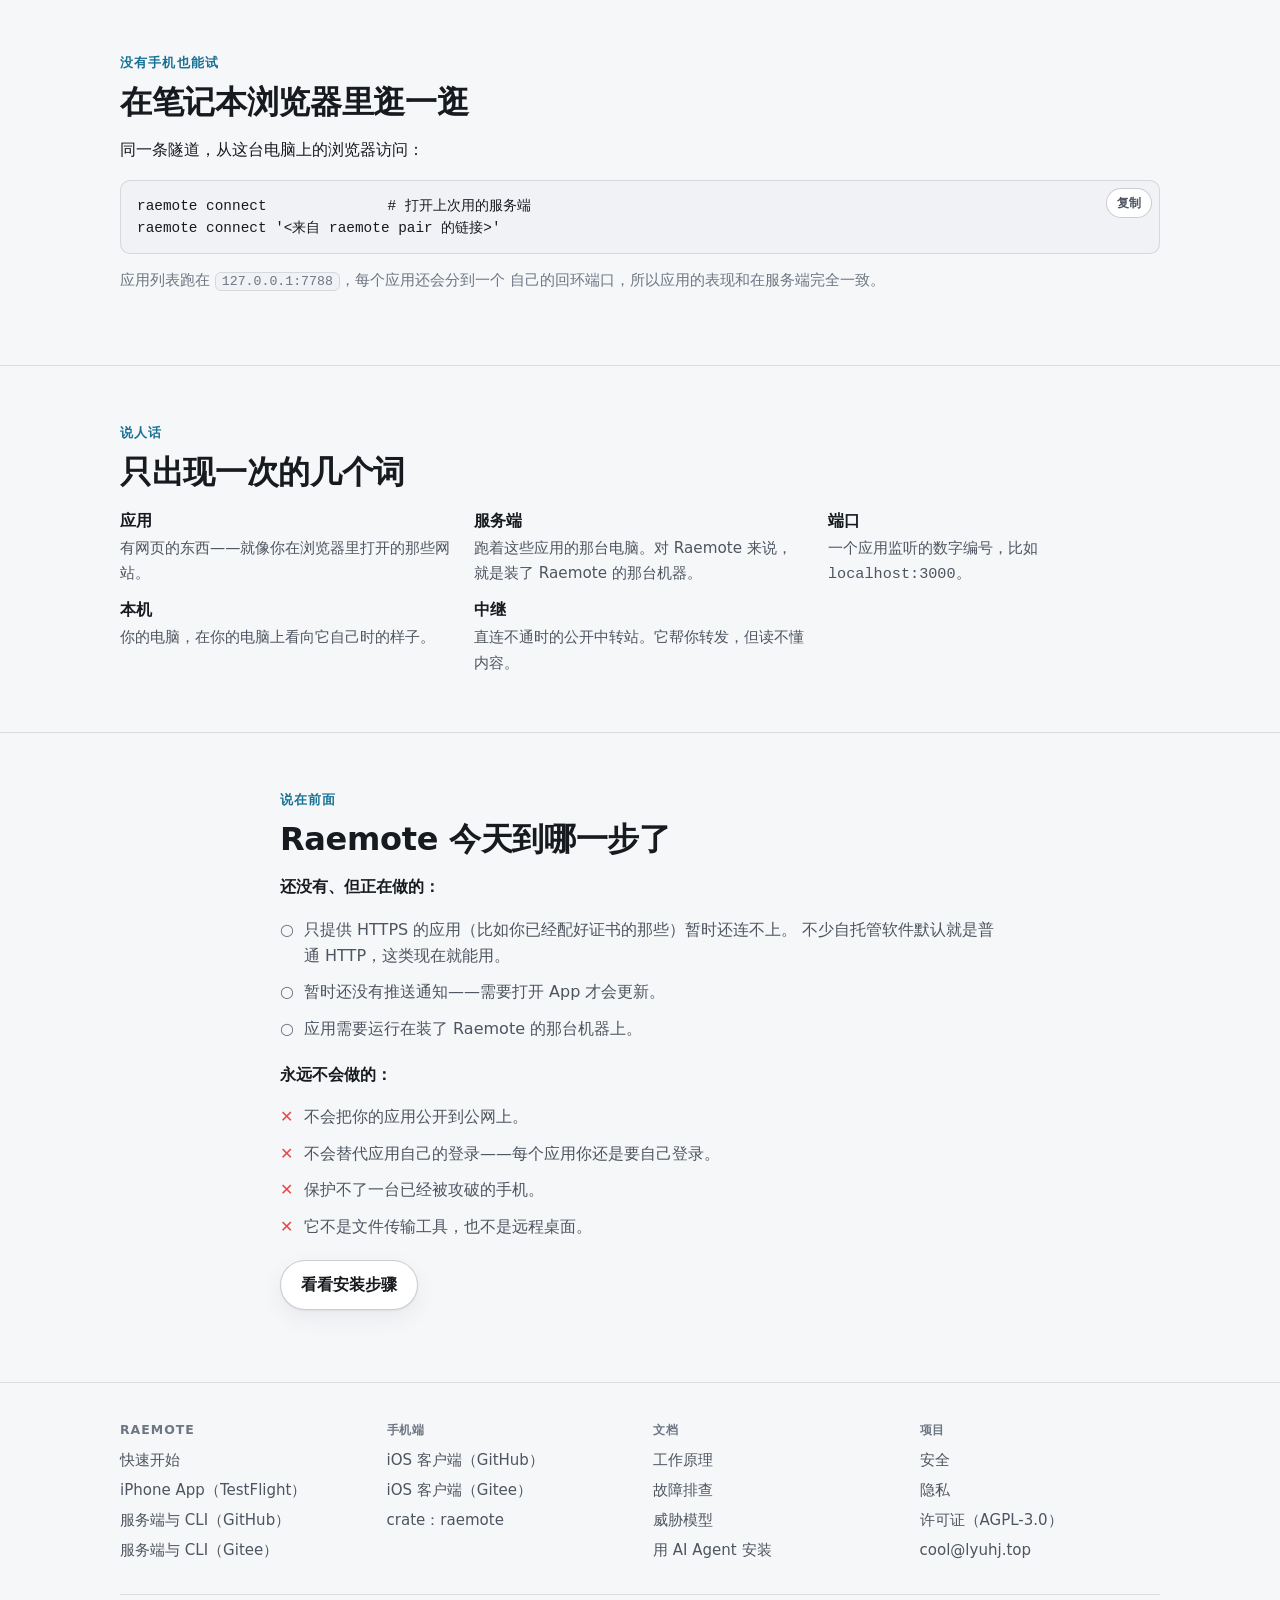
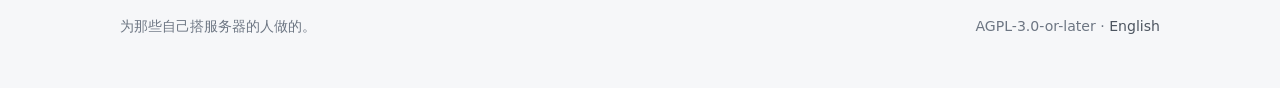
==== commit 57ce44c4: "Speak to beginners, and show what people actually use Raemote for Soften the pitch — the hero no lon" ====
--- a/zh/index.html
+++ b/zh/index.html
@@ -42,10 +42,12 @@
   <section class="hero">
     <div class="wrap">
       <img class="mark" src="../assets/logo.svg" alt="" width="84" height="84">
-      <h1>你电脑上的自托管应用，现在手机上也能用。</h1>
+      <h1>你本来就在跑的应用，现在手机上也能用。</h1>
       <p class="lede">在电脑上装好 Raemote，用手机扫一次二维码。
-        Jellyfin、Home Assistant、仪表盘和开发服务器就都到了手机上——
-        端到端加密，不需要账号，不用 VPN，也不用做端口转发。</p>
+        你本来就在跑的那些东西——影音、控制台、笔记、项目——都到了手机上：
+        端到端加密，而且不会把任何东西暴露到公网上。</p>
+      <p class="muted">如果你以前为了在外面访问自己的东西，专门搭过隧道、VPN 或者反向代理——
+        这条路可以短很多。</p>
       <div class="actions">
         <a class="btn primary" href="get-started.html">快速开始</a>
         <a class="btn badge" href="https://testflight.apple.com/join/3AQeWyUR" rel="noopener">
@@ -55,9 +57,9 @@
       </div>
       <ul class="pill-row">
         <li class="pill">无需账号</li>
-        <li class="pill">无需端口转发</li>
+        <li class="pill">不暴露到公网</li>
         <li class="pill">端到端加密</li>
-        <li class="pill">能直连就直连</li>
+        <li class="pill">必要时走中继</li>
         <li class="pill">开源，AGPL-3.0</li>
       </ul>
     </div>
@@ -87,6 +89,90 @@
       </div>
       <p class="muted">GitHub 不顺的时候用 Gitee 镜像：
         <code>curl -fsSL https://gitee.com/pppkin/raemote_cli/raw/main/install.sh | sh</code></p>
+    </div>
+  </section>
+
+  <section id="uses">
+    <div class="wrap">
+      <p class="eyebrow">大家都用它做什么</p>
+      <h2>都是些小事，随时随地</h2>
+      <p class="lede">Raemote 不做一件大事，它只是把那些零碎又常用的事挪到你手边——
+        那些你不想等到回家才能做的事。</p>
+      <ul class="grid">
+        <li class="card">
+          <span class="tag">在家里</span>
+          <h3>看一眼家里的情况</h3>
+          <p>备份跑完了吗。NAS 还在线吗。家里多少度。坐在沙发上就能看摄像头。</p>
+          <p class="muted">Jellyfin · Immich · Home Assistant · Uptime Kuma</p>
+        </li>
+        <li class="card">
+          <span class="tag">工作</span>
+          <h3>出门在外也能干活</h3>
+          <p>在看板上挪一张卡。看一眼合并请求。看看这次构建过没过。打开管理后台。</p>
+          <p class="muted">Vikunja 或 Planka · Forgejo 或 Gitea · Woodpecker · Portainer</p>
+        </li>
+        <li class="card">
+          <span class="tag">省钱</span>
+          <h3>省掉一份月订阅</h3>
+          <p>RSS 订阅、书签、文档归档、菜谱、账本——都是你自己的，住在自己的机器上。</p>
+          <p class="muted">Miniflux · Linkding · Paperless · Mealie · Actual</p>
+        </li>
+        <li class="card">
+          <span class="tag">做东西</span>
+          <h3>随手打开正在做的那个</h3>
+          <p>开发服务器、预览环境、Notebook、数据库后台——就在你眼前这台机器上，
+            从口袋里点开就能用。</p>
+          <p class="muted">开发服务器 · Jupyter · code-server · Adminer</p>
+        </li>
+        <li class="card">
+          <span class="tag">分享</span>
+          <h3>和一个人共享</h3>
+          <p>给家人的设备单独配对，它有自己的身份；随时可以一键撤销。</p>
+          <p class="muted">一台设备一个身份 · 随时撤销 · 不共用账号</p>
+        </li>
+        <li class="card">
+          <span class="tag">笔记本</span>
+          <h3>不用手机也行</h3>
+          <p><code>raemote connect</code> 会在本机浏览器里提供同样的应用列表——
+            调试很方便，手机在充电时也能用。</p>
+          <p class="muted">一条命令，接着就是浏览器</p>
+        </li>
+      </ul>
+    </div>
+  </section>
+
+  <section id="simpler">
+    <div class="wrap">
+      <p class="eyebrow">它为什么存在</p>
+      <h2>费事的做法，和省事的做法</h2>
+      <p class="lede">想在外面访问自己的机器，通常意味着要做一个小型网络工程。
+        喜欢折腾这个过程的人很多，这没什么不好——只是你不该为了看一眼摄像头，
+        必须先完成这个工程。</p>
+      <ul class="grid">
+        <li class="card">
+          <span class="tag">费事的做法</span>
+          <h3>一整套要维护的东西</h3>
+          <ul>
+            <li>一台有公网 IP 的机器，或一台小 VPS</li>
+            <li>域名和 DNS 解析</li>
+            <li>证书和反向代理配置</li>
+            <li>手机上的 VPN 客户端</li>
+            <li>防火墙规则，以及一直打补丁</li>
+          </ul>
+        </li>
+        <li class="card">
+          <span class="tag">省事的做法</span>
+          <h3>一条命令，一次扫码</h3>
+          <ul>
+            <li>在已有的那台机器上装好 Raemote</li>
+            <li>用 App 扫一次二维码</li>
+            <li>点开一个应用——已经登录好了</li>
+            <li>不会有任何东西被公开到公网</li>
+          </ul>
+          <p class="muted">如果你本来就喜欢那套折腾方式，继续用就好。Raemote 不需要它们，
+            也不会碍事。</p>
+        </li>
+      </ul>
     </div>
   </section>
 
@@ -182,8 +268,9 @@
         <li>已配对身份保存在服务端；手机丢了，一条命令就能撤销。</li>
         <li>配对失败次数过多会锁定该 token；token 自己也会过期。</li>
         <li>不会向公网暴露任何东西——只有配对过的设备能访问这些应用。</li>
-        <li>服务端做的每一件事都写在公开的<a href="https://github.com/raemote/raemote_cli/blob/main/docs/threat-model.md" rel="noopener">威胁模型</a>里。</li>
-      </ul>
+      </ul>
+      <p class="muted" style="margin-top:18px">想看细节？<a href="https://github.com/raemote/raemote_cli/blob/main/docs/threat-model.md" rel="noopener">威胁模型</a>是公开的：
+        Raemote 防什么，以及刻意不防什么。</p>
     </div>
   </section>
 
@@ -202,18 +289,54 @@
     </div>
   </section>
 
+  <section id="words">
+    <div class="wrap">
+      <p class="eyebrow">说人话</p>
+      <h2>只出现一次的几个词</h2>
+      <dl class="terms">
+        <div>
+          <dt>应用</dt>
+          <dd>有网页的东西——就像你在浏览器里打开的那些网站。</dd>
+        </div>
+        <div>
+          <dt>服务端</dt>
+          <dd>跑着这些应用的那台电脑。对 Raemote 来说，就是装了 Raemote 的那台机器。</dd>
+        </div>
+        <div>
+          <dt>端口</dt>
+          <dd>一个应用监听的数字编号，比如 <code>localhost:3000</code>。</dd>
+        </div>
+        <div>
+          <dt>本机</dt>
+          <dd>你的电脑，在你的电脑上看向它自己时的样子。</dd>
+        </div>
+        <div>
+          <dt>中继</dt>
+          <dd>直连不通时的公开中转站。它帮你转发，但读不懂内容。</dd>
+        </div>
+      </dl>
+    </div>
+  </section>
+
   <section id="honest">
     <div class="wrap wrap-narrow">
-      <p class="eyebrow">先把话说清楚</p>
-      <h2>Raemote 不会做的事</h2>
+      <p class="eyebrow">说在前面</p>
+      <h2>Raemote 今天到哪一步了</h2>
+      <p><strong>还没有、但正在做的：</strong></p>
+      <ul class="notlist notlist-todo">
+        <li>只提供 HTTPS 的应用（比如你已经配好证书的那些）暂时还连不上。
+          不少自托管软件默认就是普通 HTTP，这类现在就能用。</li>
+        <li>暂时还没有推送通知——需要打开 App 才会更新。</li>
+        <li>应用需要运行在装了 Raemote 的那台机器上。</li>
+      </ul>
+      <p style="margin-top:20px"><strong>永远不会做的：</strong></p>
       <ul class="notlist">
-        <li>不会把你的应用暴露到公网上。</li>
+        <li>不会把你的应用公开到公网上。</li>
         <li>不会替代应用自己的登录——每个应用你还是要自己登录。</li>
         <li>保护不了一台已经被攻破的手机。</li>
-        <li>它不是 VPN、不是远程桌面，也不是通用网络网关。</li>
-        <li>暂时还不支持只提供 HTTPS 的应用。</li>
-      </ul>
-      <p style="margin-top:20px"><a class="btn" href="get-started.html">看安装指南</a></p>
+        <li>它不是文件传输工具，也不是远程桌面。</li>
+      </ul>
+      <p style="margin-top:20px"><a class="btn" href="get-started.html">看看安装步骤</a></p>
     </div>
   </section>
 
--- a/assets/site.css
+++ b/assets/site.css
@@ -311,6 +311,23 @@
   color: var(--teal);
   margin-bottom: 8px;
 }
+.card ul { margin: 10px 0 0; padding-left: 1.15em; color: var(--ink-soft); font-size: 0.94rem; }
+.card ul li { margin: 4px 0; }
+.card ul li::marker { color: var(--ink-faint); }
+
+/* "words we'll use once" */
+.terms {
+  display: grid;
+  gap: 10px 22px;
+  grid-template-columns: repeat(auto-fit, minmax(260px, 1fr));
+  margin: 0;
+}
+.terms dt { font-weight: 650; }
+.terms dd {
+  margin: 2px 0 0;
+  color: var(--ink-soft);
+  font-size: 0.95rem;
+}
 @media (prefers-color-scheme: dark) {
   .card .tag { color: var(--cyan); }
 }
@@ -422,20 +439,31 @@
 
 /* ---------- honest list ---------- */
 
+/* A hanging indent, not a grid: with `display: grid` an inline <a> or <code>
+   inside the item becomes its own grid item and wraps into the marker
+   column (a link renders one word per line). Absolute positioning keeps
+   every inline element flowing as normal text. */
 .notlist {
   list-style: none;
   padding: 0;
   margin: 0;
-  display: grid;
-  gap: 10px;
 }
 .notlist li {
-  display: grid;
-  grid-template-columns: 1.4rem 1fr;
-  gap: 8px;
+  position: relative;
+  padding-left: 1.5rem;
   color: var(--ink-soft);
 }
-.notlist li::before { content: "✕"; color: #e5484d; font-weight: 700; }
+.notlist li + li { margin-top: 10px; }
+.notlist li::before {
+  content: "✕";
+  position: absolute;
+  left: 0;
+  top: 0;
+  color: #e5484d;
+  font-weight: 700;
+}
+/* "not yet" — softer than the red ✕ of "never" */
+.notlist-todo li::before { content: "○"; color: var(--ink-faint); }
 .yeslist li::before { content: "✓"; color: var(--teal); }
 @media (prefers-color-scheme: dark) {
   .yeslist li::before { color: var(--cyan); }
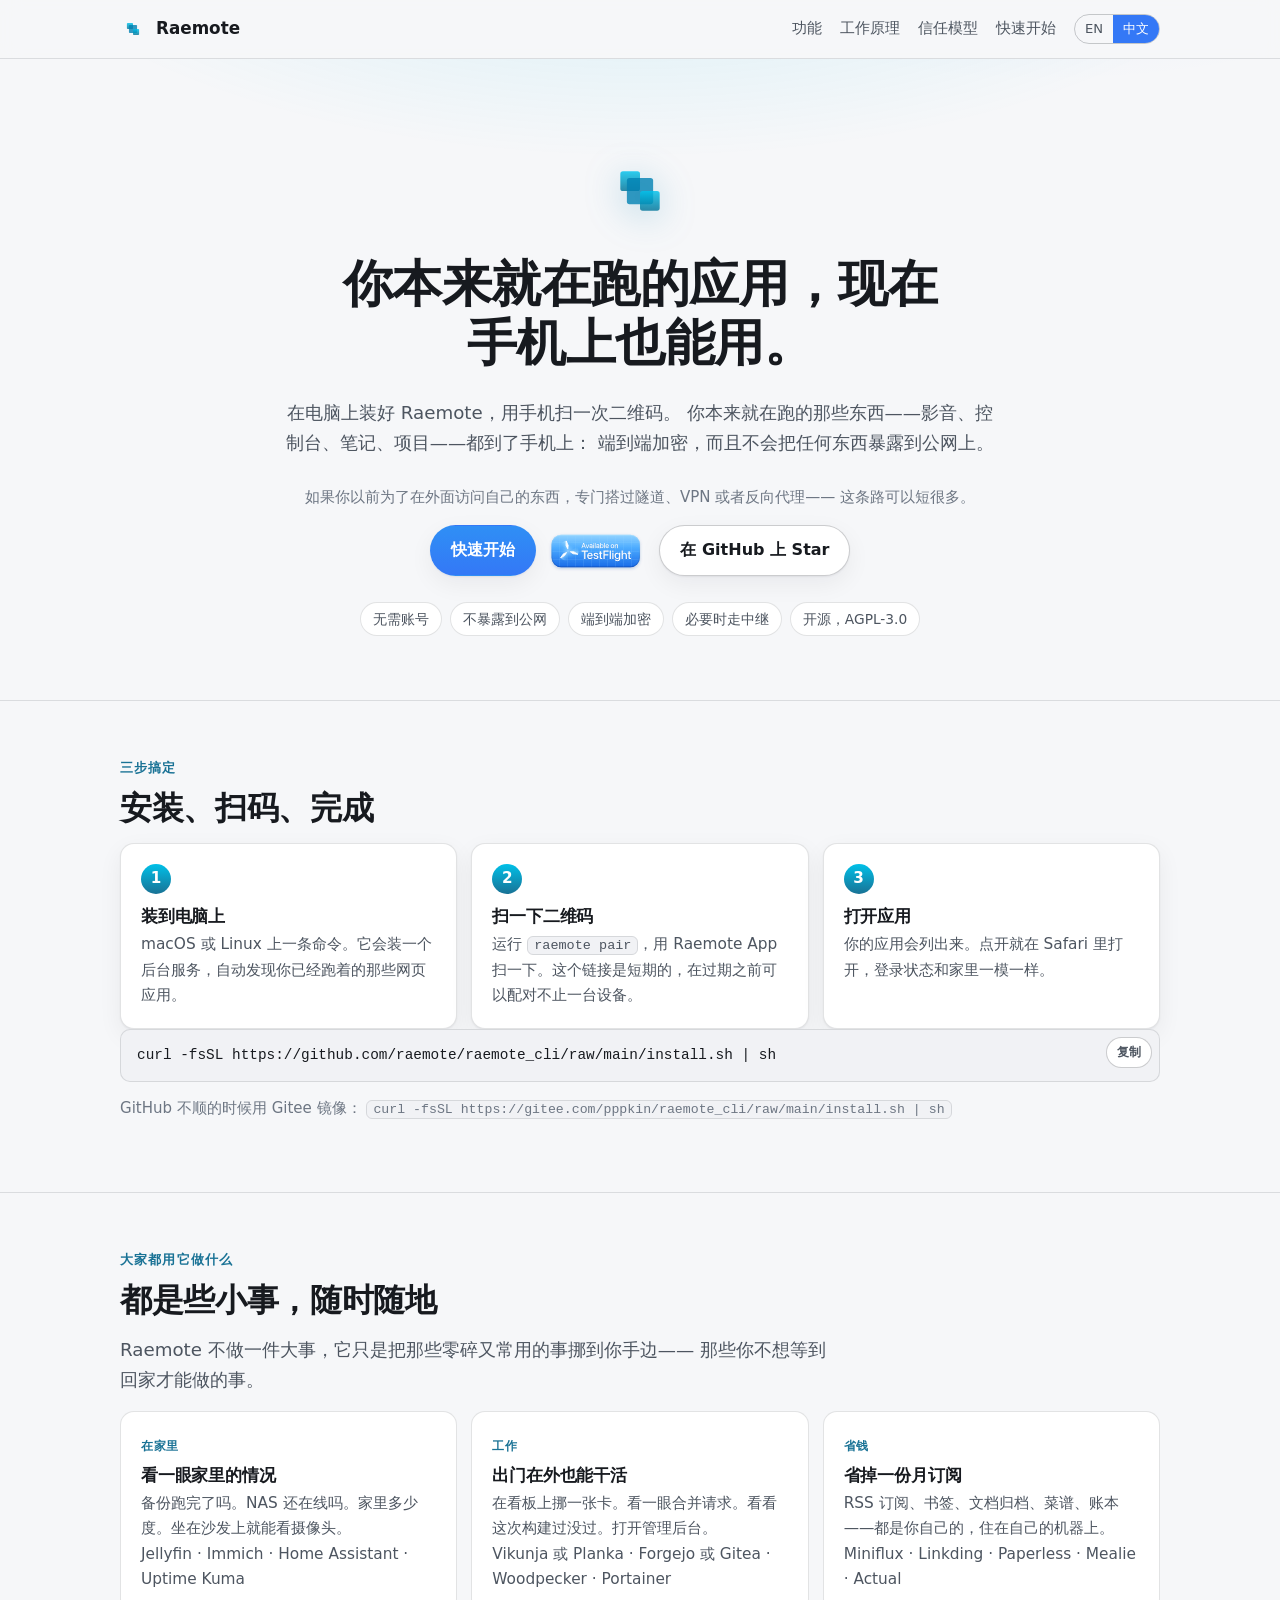
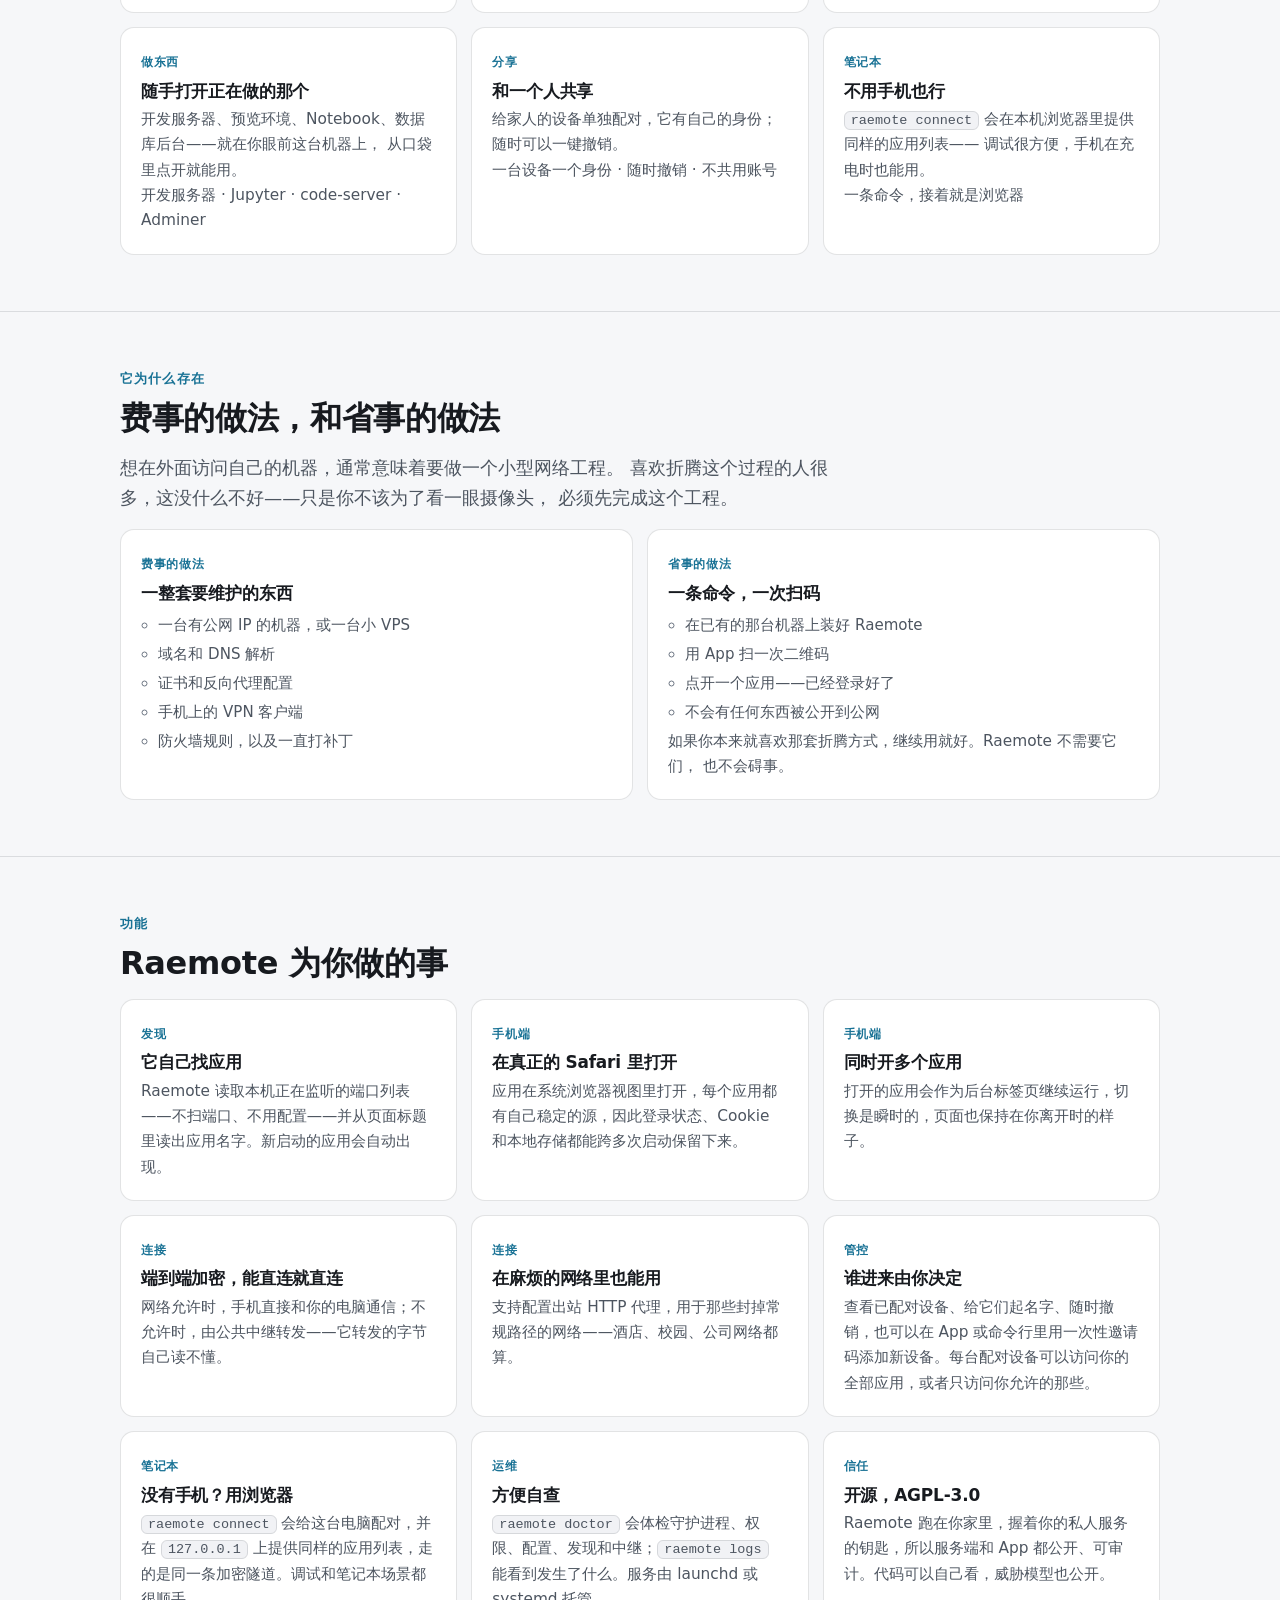
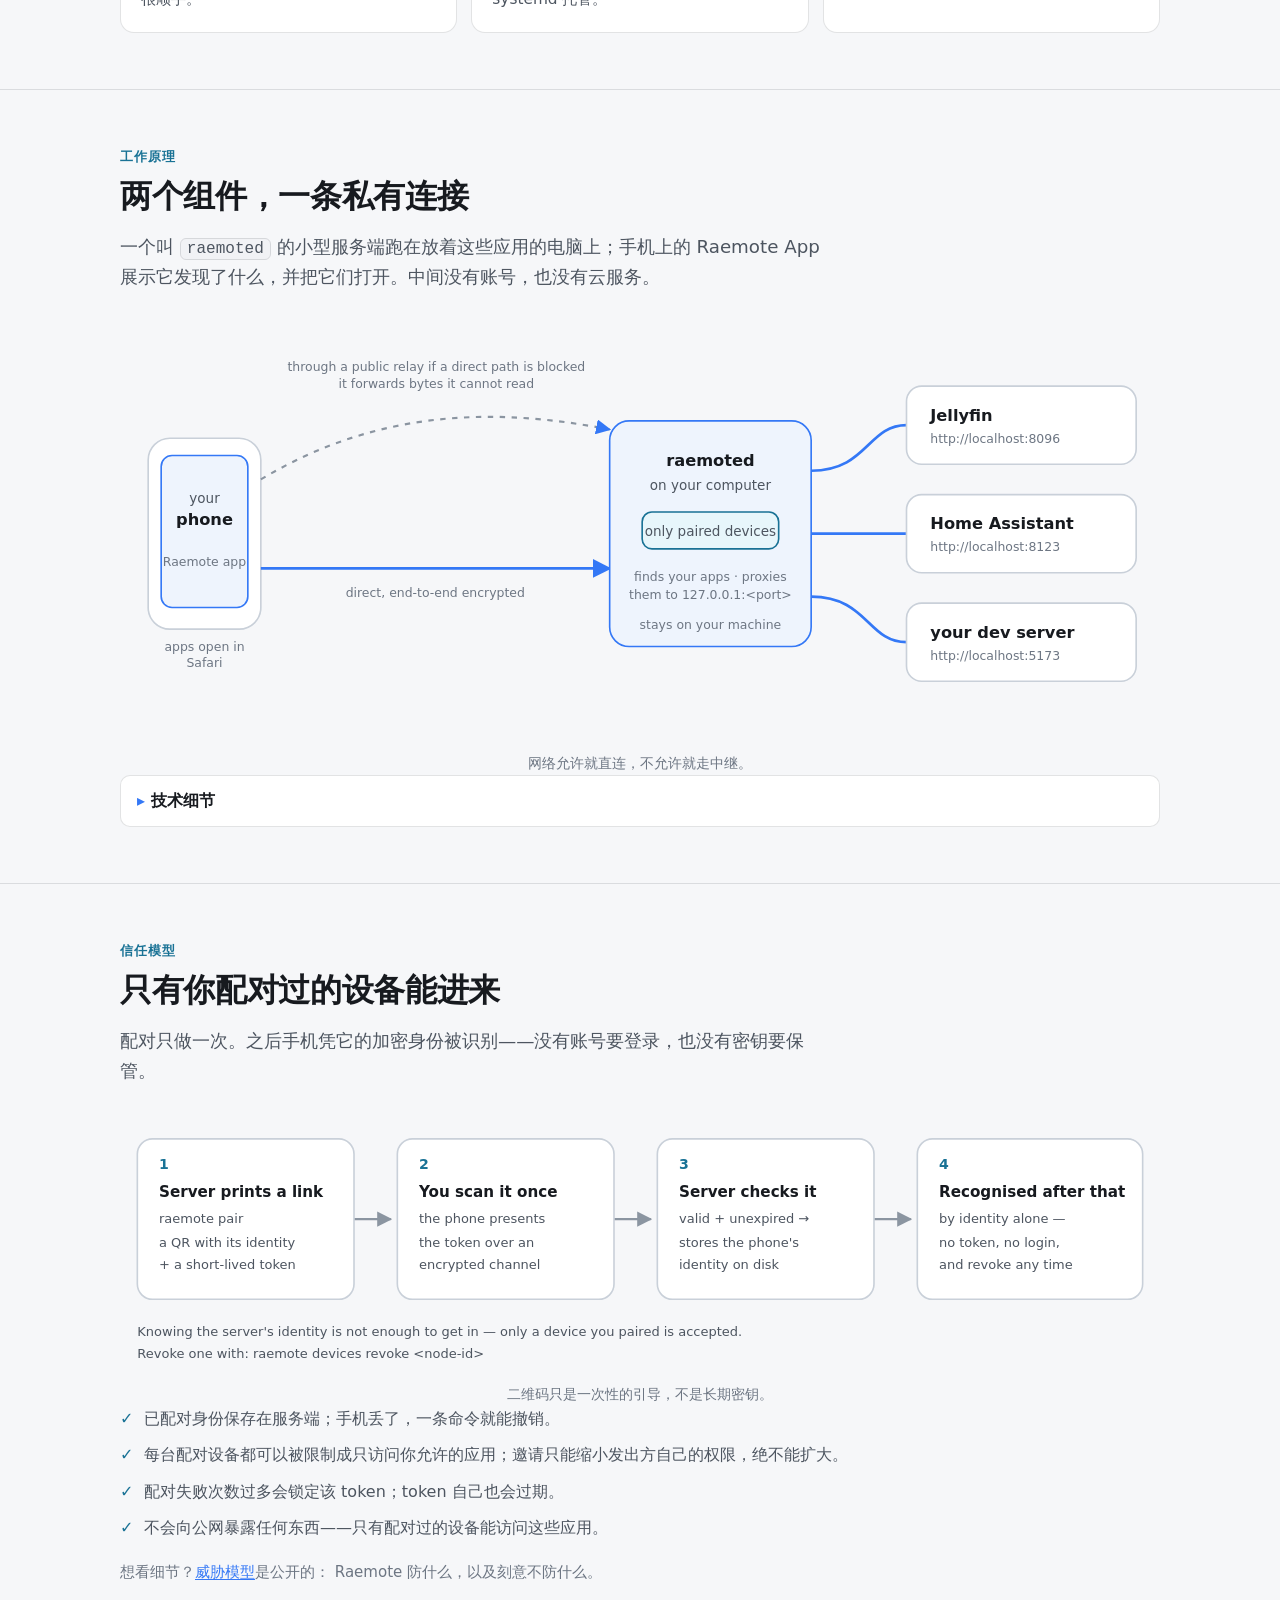
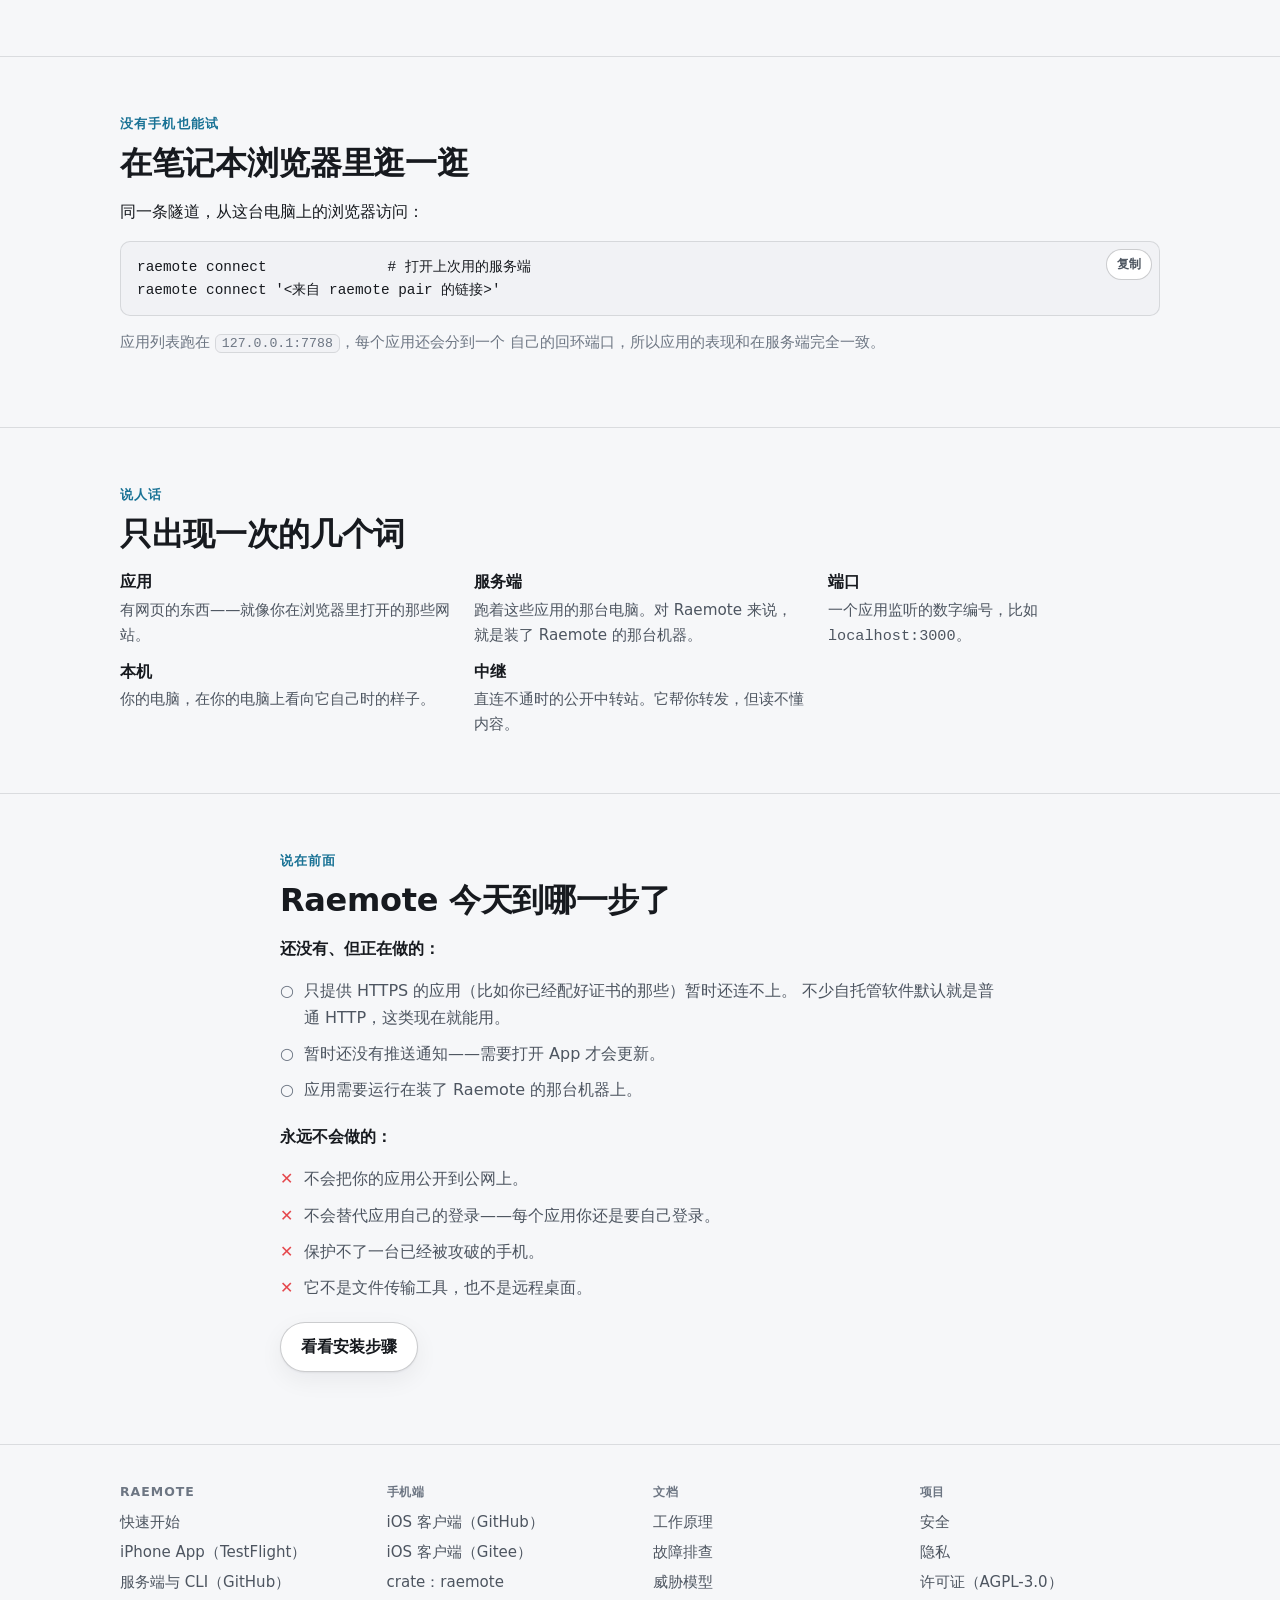
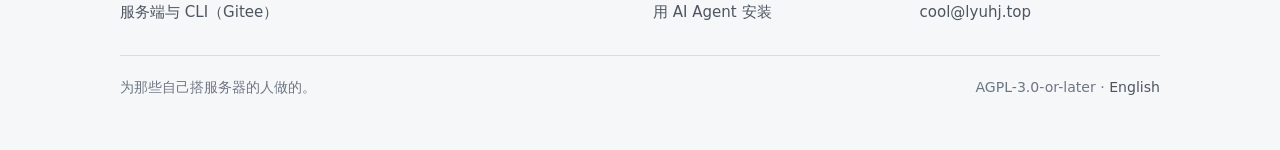
==== commit ace91f57: "Describe per-device access — restricted pairing links, devices access, and invites that can never wi" ====
--- a/zh/index.html
+++ b/zh/index.html
@@ -209,7 +209,7 @@
         <li class="card">
           <span class="tag">管控</span>
           <h3>谁进来由你决定</h3>
-          <p>查看已配对设备、给它们起名字、随时撤销，也可以在 App 或命令行里用一次性邀请码添加新设备。</p>
+          <p>查看已配对设备、给它们起名字、随时撤销，也可以在 App 或命令行里用一次性邀请码添加新设备。每台配对设备可以访问你的全部应用，或者只访问你允许的那些。</p>
         </li>
         <li class="card">
           <span class="tag">笔记本</span>
@@ -266,6 +266,7 @@
       </figure>
       <ul class="notlist yeslist">
         <li>已配对身份保存在服务端；手机丢了，一条命令就能撤销。</li>
+        <li>每台配对设备都可以被限制成只访问你允许的应用；邀请只能缩小发出方自己的权限，绝不能扩大。</li>
         <li>配对失败次数过多会锁定该 token；token 自己也会过期。</li>
         <li>不会向公网暴露任何东西——只有配对过的设备能访问这些应用。</li>
       </ul>
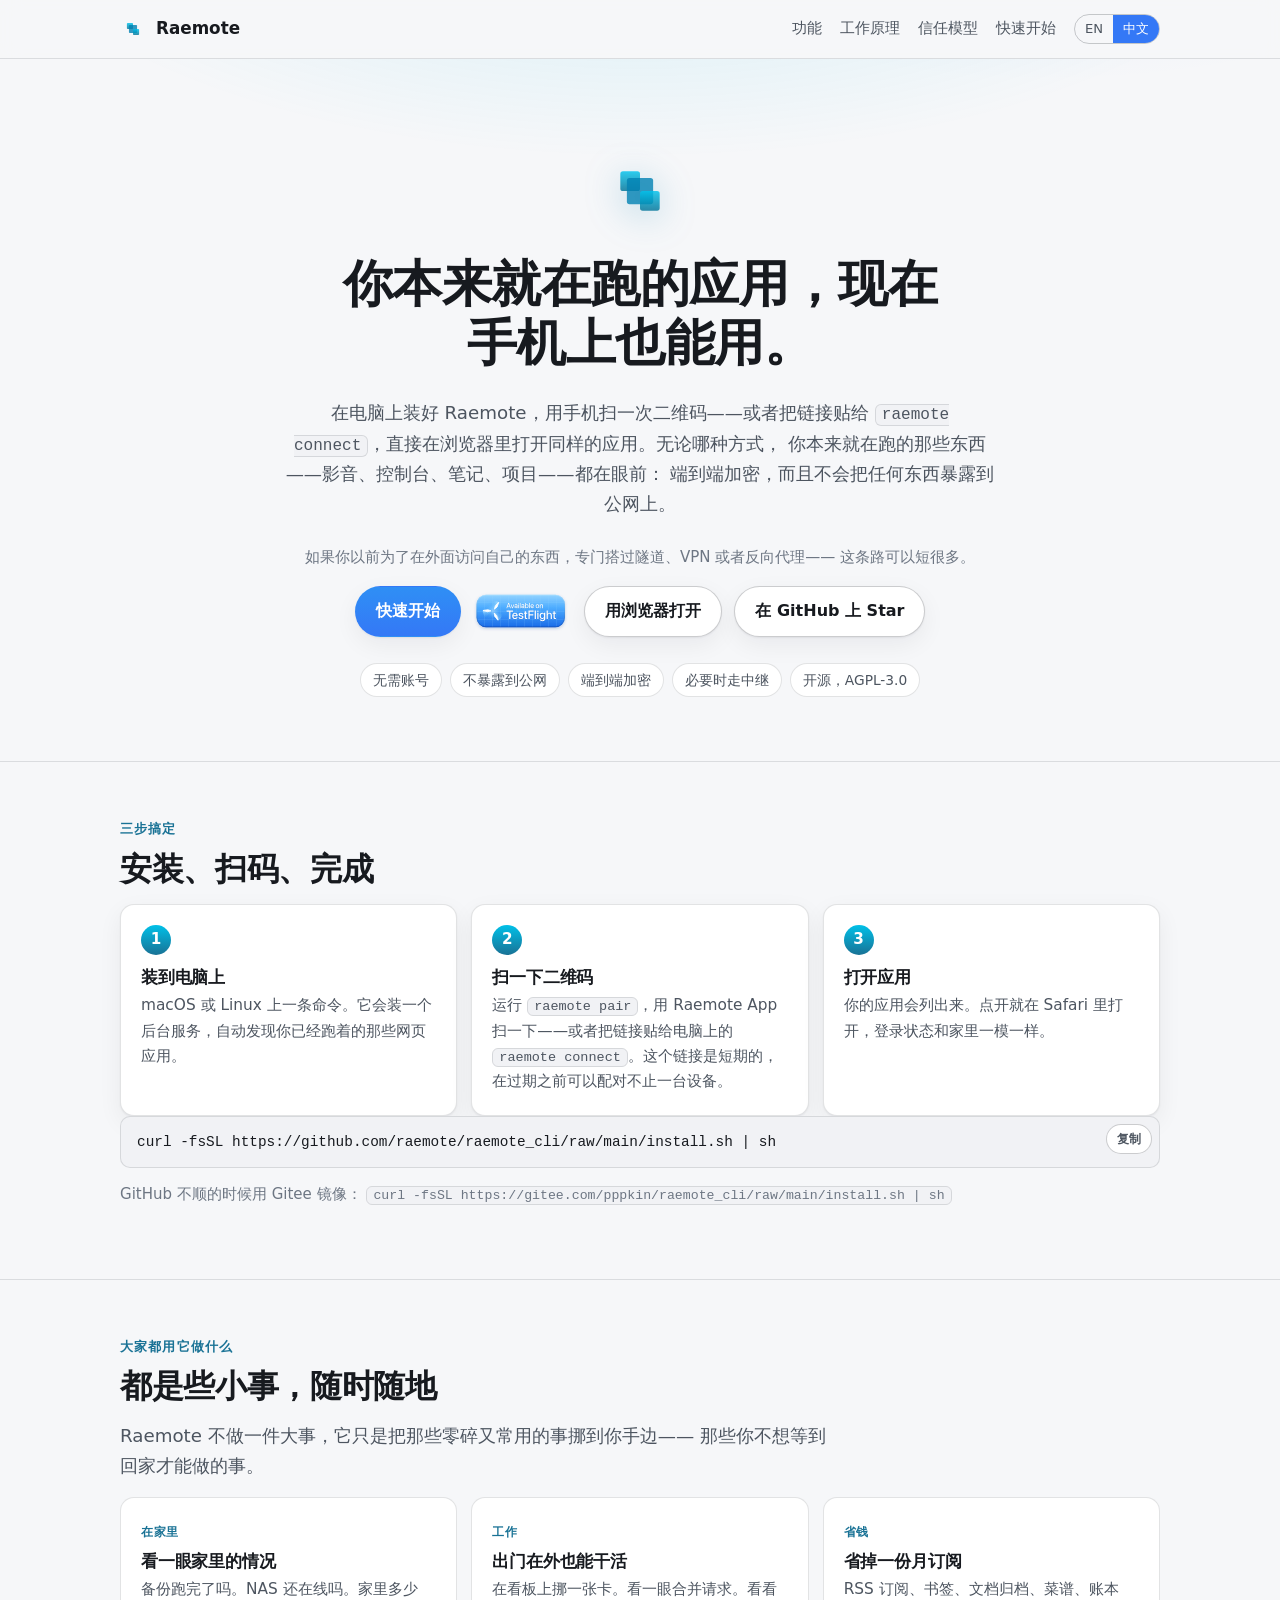
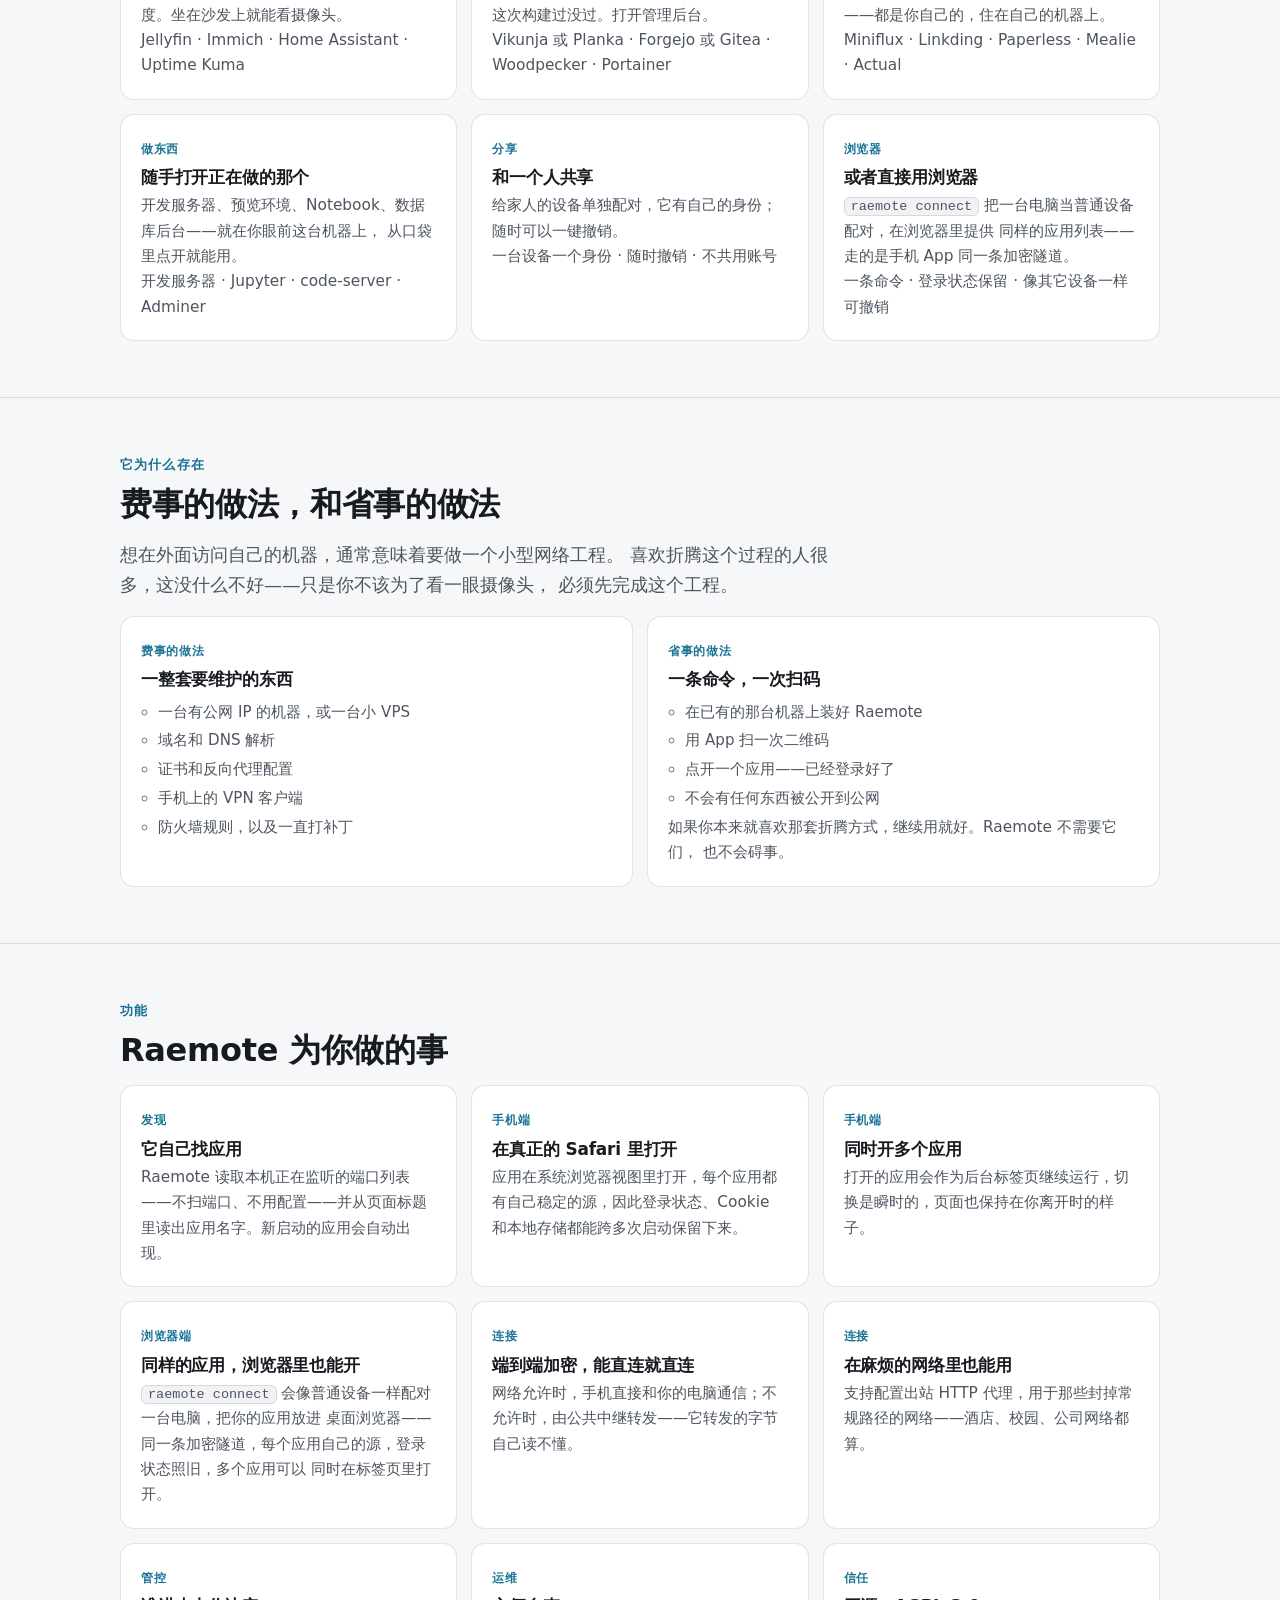
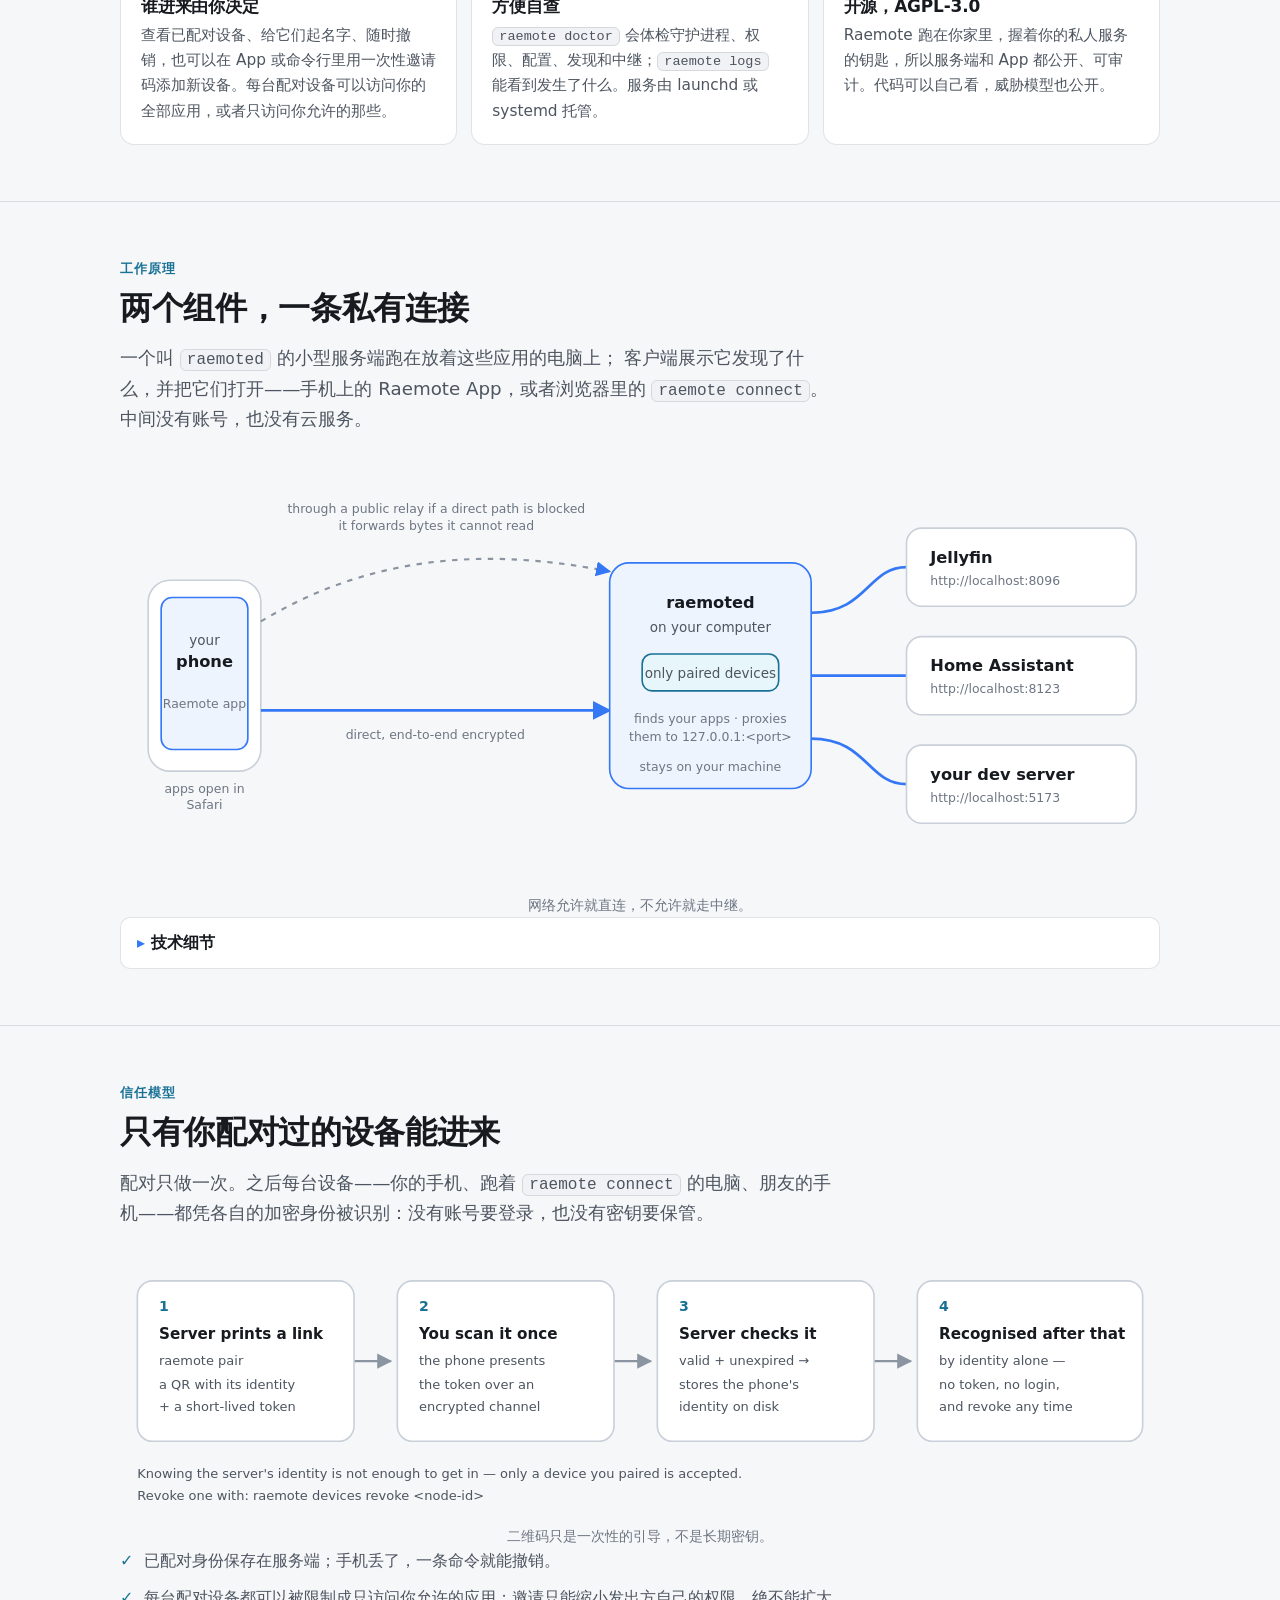
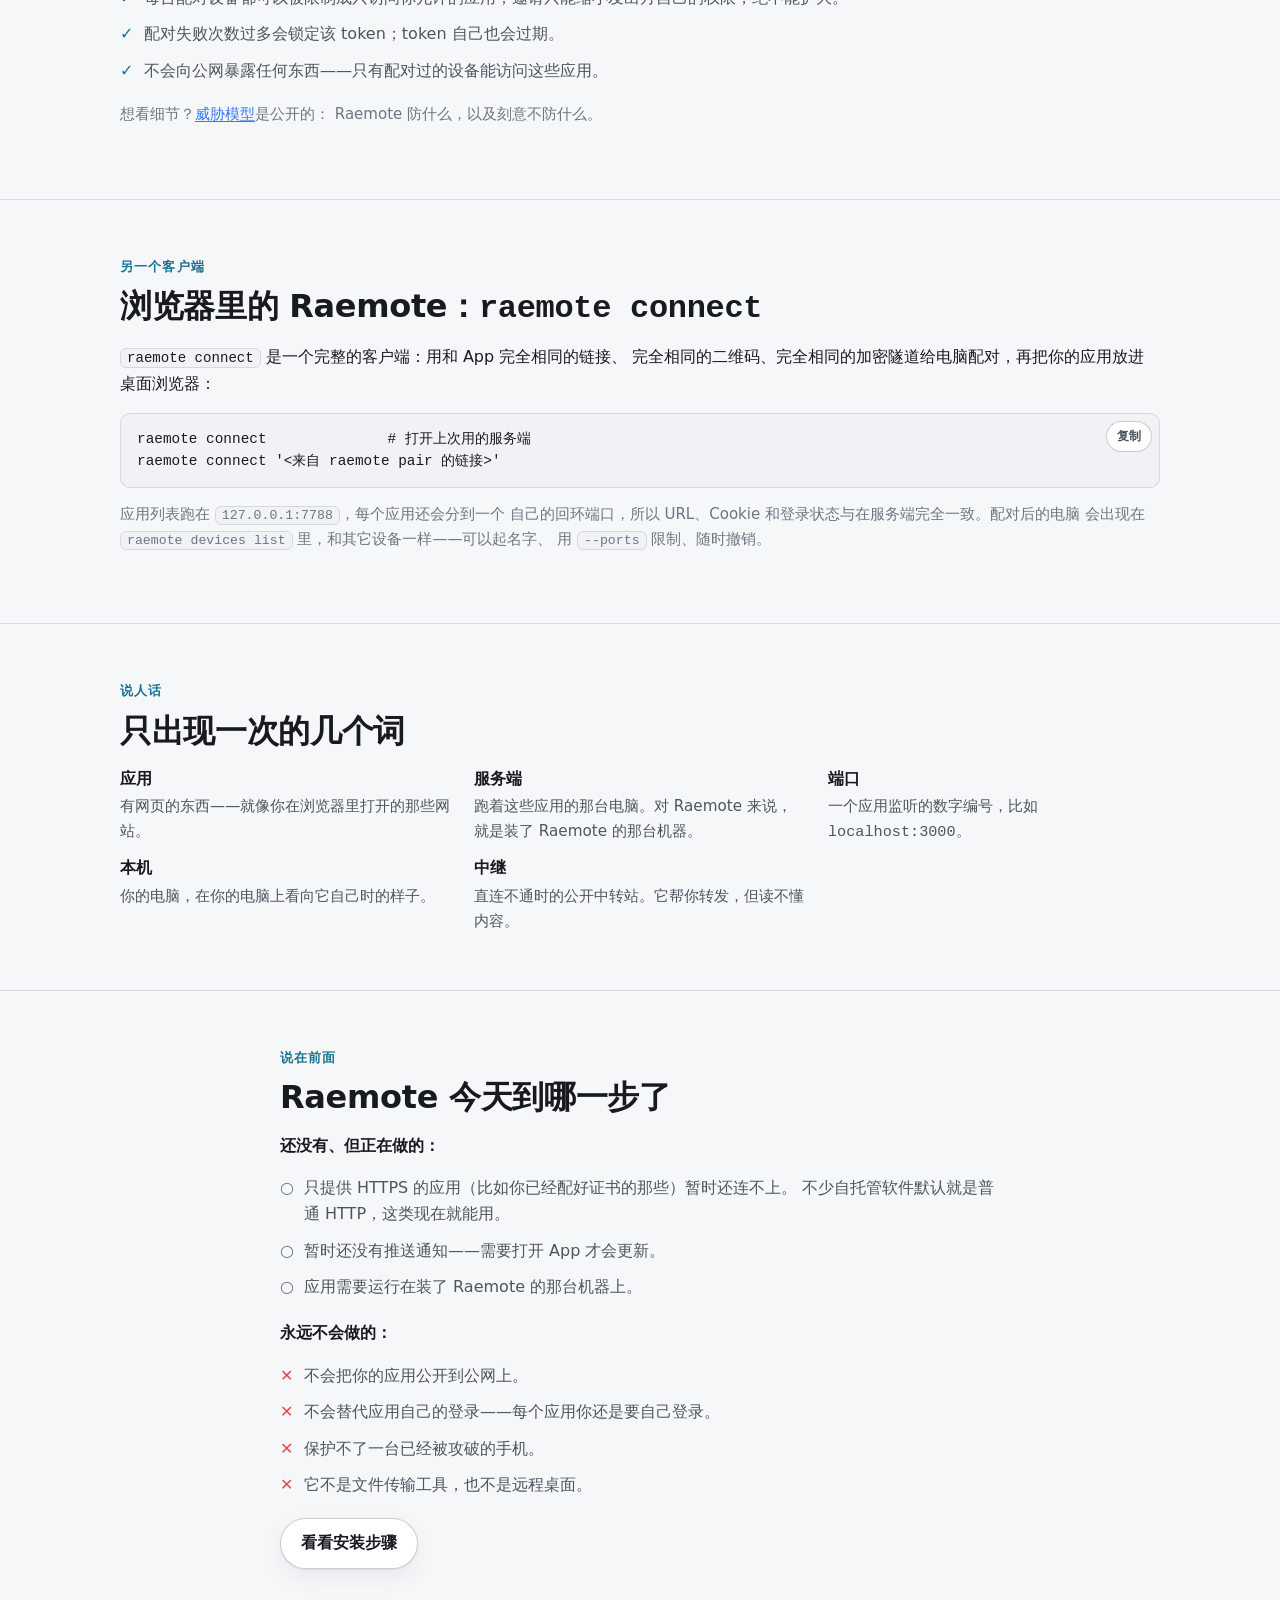
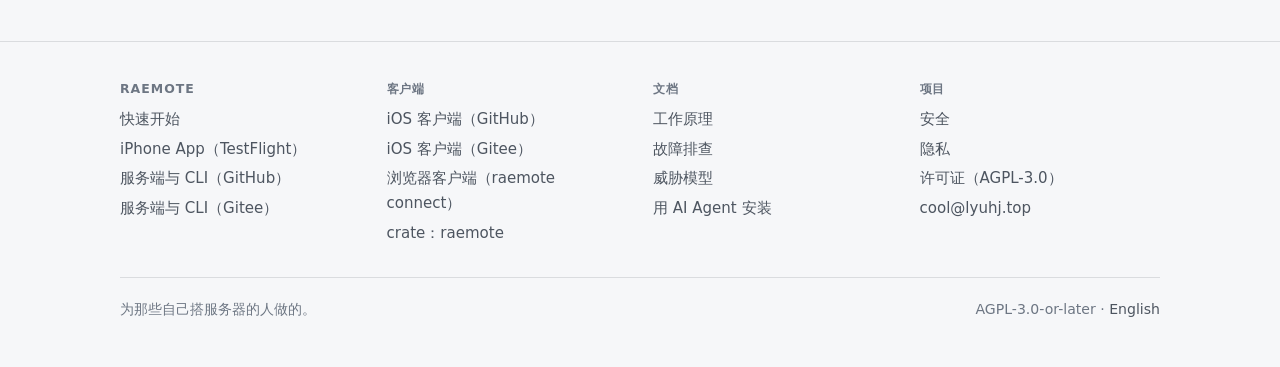
==== commit cd396f88: "Present raemote connect as an equal client, not a fallback connect was framed as "no phone handy", "" ====
--- a/zh/index.html
+++ b/zh/index.html
@@ -4,14 +4,14 @@
 <meta charset="utf-8">
 <meta name="viewport" content="width=device-width, initial-scale=1">
 <title>Raemote — 让手机也能用你电脑上的自托管应用</title>
-<meta name="description" content="Raemote 自动发现你电脑上正在运行的自托管应用，并通过端到端加密的连接把它们带到手机上。装一次、扫一次码，无需账号、无需 VPN、无需端口转发。">
+<meta name="description" content="Raemote 自动发现你电脑上正在运行的自托管应用，并通过端到端加密的连接把它们带到手机上——或者用 raemote connect，在任何电脑的浏览器里直接打开。装一次、扫一次码，无需账号、无需 VPN、无需端口转发。">
 <link rel="canonical" href="https://raemote.github.io/zh/">
 <link rel="icon" href="../assets/favicon.png" type="image/png">
 <link rel="apple-touch-icon" href="../assets/favicon.png">
 <meta property="og:type" content="website">
 <meta property="og:site_name" content="Raemote">
 <meta property="og:title" content="Raemote — 让手机也能用你电脑上的自托管应用">
-<meta property="og:description" content="装一次、扫一次码，你私有的应用就出现在手机上。端到端加密，无需账号，无需端口转发。">
+<meta property="og:description" content="装一次、扫一次码，你私有的应用就出现在手机上——或者用 raemote connect，在浏览器里打开同样的应用。端到端加密，无需账号，无需端口转发。">
 <meta property="og:url" content="https://raemote.github.io/zh/">
 <meta property="og:image" content="https://raemote.github.io/assets/og.png">
 <meta name="theme-color" content="#197295" media="(prefers-color-scheme: light)">
@@ -43,8 +43,9 @@
     <div class="wrap">
       <img class="mark" src="../assets/logo.svg" alt="" width="84" height="84">
       <h1>你本来就在跑的应用，现在手机上也能用。</h1>
-      <p class="lede">在电脑上装好 Raemote，用手机扫一次二维码。
-        你本来就在跑的那些东西——影音、控制台、笔记、项目——都到了手机上：
+      <p class="lede">在电脑上装好 Raemote，用手机扫一次二维码——或者把链接贴给
+        <code>raemote connect</code>，直接在浏览器里打开同样的应用。无论哪种方式，
+        你本来就在跑的那些东西——影音、控制台、笔记、项目——都在眼前：
         端到端加密，而且不会把任何东西暴露到公网上。</p>
       <p class="muted">如果你以前为了在外面访问自己的东西，专门搭过隧道、VPN 或者反向代理——
         这条路可以短很多。</p>
@@ -53,6 +54,7 @@
         <a class="btn badge" href="https://testflight.apple.com/join/3AQeWyUR" rel="noopener">
           <img src="../assets/testflight_badge.svg" alt="可通过 TestFlight 获取" height="42">
         </a>
+        <a class="btn" href="#laptop">用浏览器打开</a>
         <a class="btn" href="https://github.com/raemote/raemote_cli" rel="noopener">在 GitHub 上 Star</a>
       </div>
       <ul class="pill-row">
@@ -76,7 +78,8 @@
         </li>
         <li>
           <h3>扫一下二维码</h3>
-          <p>运行 <code>raemote pair</code>，用 Raemote App 扫一下。这个链接是短期的，在过期之前可以配对不止一台设备。</p>
+          <p>运行 <code>raemote pair</code>，用 Raemote App 扫一下——或者把链接贴给电脑上的
+            <code>raemote connect</code>。这个链接是短期的，在过期之前可以配对不止一台设备。</p>
         </li>
         <li>
           <h3>打开应用</h3>
@@ -131,11 +134,11 @@
           <p class="muted">一台设备一个身份 · 随时撤销 · 不共用账号</p>
         </li>
         <li class="card">
-          <span class="tag">笔记本</span>
-          <h3>不用手机也行</h3>
-          <p><code>raemote connect</code> 会在本机浏览器里提供同样的应用列表——
-            调试很方便，手机在充电时也能用。</p>
-          <p class="muted">一条命令，接着就是浏览器</p>
+          <span class="tag">浏览器</span>
+          <h3>或者直接用浏览器</h3>
+          <p><code>raemote connect</code> 把一台电脑当普通设备配对，在浏览器里提供
+            同样的应用列表——走的是手机 App 同一条加密隧道。</p>
+          <p class="muted">一条命令 · 登录状态保留 · 像其它设备一样可撤销</p>
         </li>
       </ul>
     </div>
@@ -197,6 +200,13 @@
           <p>打开的应用会作为后台标签页继续运行，切换是瞬时的，页面也保持在你离开时的样子。</p>
         </li>
         <li class="card">
+          <span class="tag">浏览器端</span>
+          <h3>同样的应用，浏览器里也能开</h3>
+          <p><code>raemote connect</code> 会像普通设备一样配对一台电脑，把你的应用放进
+            桌面浏览器——同一条加密隧道，每个应用自己的源，登录状态照旧，多个应用可以
+            同时在标签页里打开。</p>
+        </li>
+        <li class="card">
           <span class="tag">连接</span>
           <h3>端到端加密，能直连就直连</h3>
           <p>网络允许时，手机直接和你的电脑通信；不允许时，由公共中继转发——它转发的字节自己读不懂。</p>
@@ -212,11 +222,6 @@
           <p>查看已配对设备、给它们起名字、随时撤销，也可以在 App 或命令行里用一次性邀请码添加新设备。每台配对设备可以访问你的全部应用，或者只访问你允许的那些。</p>
         </li>
         <li class="card">
-          <span class="tag">笔记本</span>
-          <h3>没有手机？用浏览器</h3>
-          <p><code>raemote connect</code> 会给这台电脑配对，并在 <code>127.0.0.1</code> 上提供同样的应用列表，走的是同一条加密隧道。调试和笔记本场景都很顺手。</p>
-        </li>
-        <li class="card">
           <span class="tag">运维</span>
           <h3>方便自查</h3>
           <p><code>raemote doctor</code> 会体检守护进程、权限、配置、发现和中继；<code>raemote logs</code> 能看到发生了什么。服务由 launchd 或 systemd 托管。</p>
@@ -234,7 +239,9 @@
     <div class="wrap">
       <p class="eyebrow">工作原理</p>
       <h2>两个组件，一条私有连接</h2>
-      <p class="lede">一个叫 <code>raemoted</code> 的小型服务端跑在放着这些应用的电脑上；手机上的 Raemote App 展示它发现了什么，并把它们打开。中间没有账号，也没有云服务。</p>
+      <p class="lede">一个叫 <code>raemoted</code> 的小型服务端跑在放着这些应用的电脑上；
+        客户端展示它发现了什么，并把它们打开——手机上的 Raemote App，或者浏览器里的
+        <code>raemote connect</code>。中间没有账号，也没有云服务。</p>
       <figure>
         <img src="../assets/diagram-how.svg" alt="示意图：手机与电脑上的 raemoted 之间建立端到端加密连接——能直连就直连，否则经过读不懂内容的公共中继；raemoted 再把请求反向代理到本机的各个网页应用。" width="960" height="400" loading="lazy">
         <figcaption>网络允许就直连，不允许就走中继。</figcaption>
@@ -248,9 +255,9 @@
         （<code>/_hub/catalog</code>、<code>/_hub/info</code>、
         <code>/_hub/devices</code>、<code>/_hub/discover</code>），并把
         <code>/app/&lt;名字&gt;/…</code> 反向代理到应用真实地址。</p>
-        <p>在手机这一侧，每个应用有自己的本地回环源和一个每次启动都会变的密钥，
-        手机上别的 App 也碰不到它。请求全程流式转发——请求体、上传、服务端推送
-        和 WebSocket 都原样通过。</p>
+        <p>在客户端这一侧，每个应用有自己的本地回环源，设备上的其它程序碰不到它——
+        iOS 上由每次启动都会变的密钥守护，浏览器客户端则校验请求的 Host。请求全程
+        流式转发——请求体、上传、服务端推送和 WebSocket 都原样通过。</p>
       </details>
     </div>
   </section>
@@ -259,7 +266,8 @@
     <div class="wrap">
       <p class="eyebrow">信任模型</p>
       <h2>只有你配对过的设备能进来</h2>
-      <p class="lede">配对只做一次。之后手机凭它的加密身份被识别——没有账号要登录，也没有密钥要保管。</p>
+      <p class="lede">配对只做一次。之后每台设备——你的手机、跑着 <code>raemote connect</code>
+        的电脑、朋友的手机——都凭各自的加密身份被识别：没有账号要登录，也没有密钥要保管。</p>
       <figure>
         <img src="../assets/diagram-trust.svg" alt="示意图：配对二维码里包含服务端身份和一个短期 token；手机出示一次 token，服务端把手机身份记录到磁盘；此后凭身份识别，随时可以撤销。" width="960" height="250" loading="lazy">
         <figcaption>二维码只是一次性的引导，不是长期密钥。</figcaption>
@@ -277,16 +285,19 @@
 
   <section id="laptop">
     <div class="wrap">
-      <p class="eyebrow">没有手机也能试</p>
-      <h2>在笔记本浏览器里逛一逛</h2>
-      <p>同一条隧道，从这台电脑上的浏览器访问：</p>
+      <p class="eyebrow">另一个客户端</p>
+      <h2>浏览器里的 Raemote：<code>raemote connect</code></h2>
+      <p><code>raemote connect</code> 是一个完整的客户端：用和 App 完全相同的链接、
+        完全相同的二维码、完全相同的加密隧道给电脑配对，再把你的应用放进桌面浏览器：</p>
       <div class="copy">
         <button class="copybtn" type="button" data-copy hidden>复制</button>
 <pre><code>raemote connect              # 打开上次用的服务端
 raemote connect '&lt;来自 raemote pair 的链接&gt;'</code></pre>
       </div>
       <p class="muted">应用列表跑在 <code>127.0.0.1:7788</code>，每个应用还会分到一个
-        自己的回环端口，所以应用的表现和在服务端完全一致。</p>
+        自己的回环端口，所以 URL、Cookie 和登录状态与在服务端完全一致。配对后的电脑
+        会出现在 <code>raemote devices list</code> 里，和其它设备一样——可以起名字、
+        用 <code>--ports</code> 限制、随时撤销。</p>
     </div>
   </section>
 
@@ -356,10 +367,11 @@
         </ul>
       </div>
       <div>
-        <h3>手机端</h3>
+        <h3>客户端</h3>
         <ul>
           <li><a href="https://github.com/raemote/raemote_connector_ios" rel="noopener">iOS 客户端（GitHub）</a></li>
           <li><a href="https://gitee.com/pppkin/raemote_connector_ios" rel="noopener">iOS 客户端（Gitee）</a></li>
+          <li><a href="https://github.com/raemote/raemote_cli#connect" rel="noopener">浏览器客户端（raemote connect）</a></li>
           <li><a href="https://crates.io/crates/raemote" rel="noopener">crate：raemote</a></li>
         </ul>
       </div>
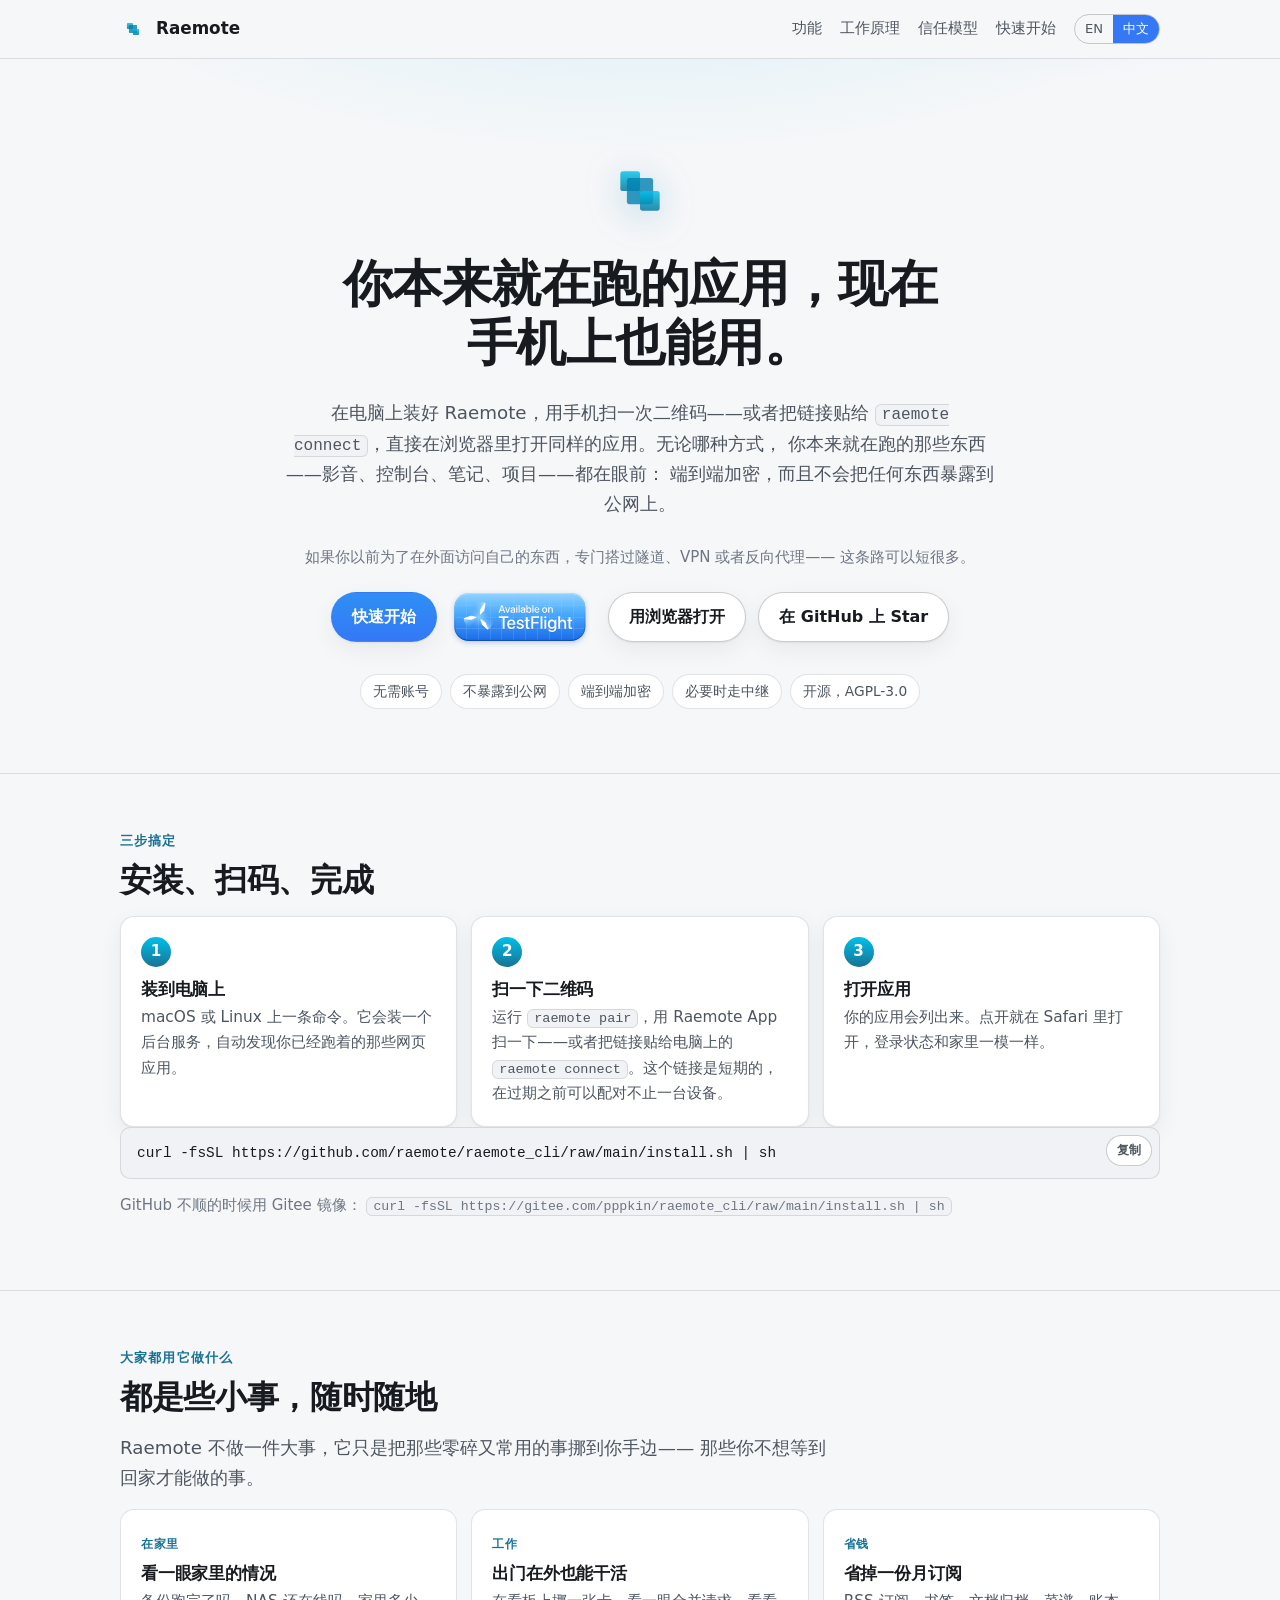
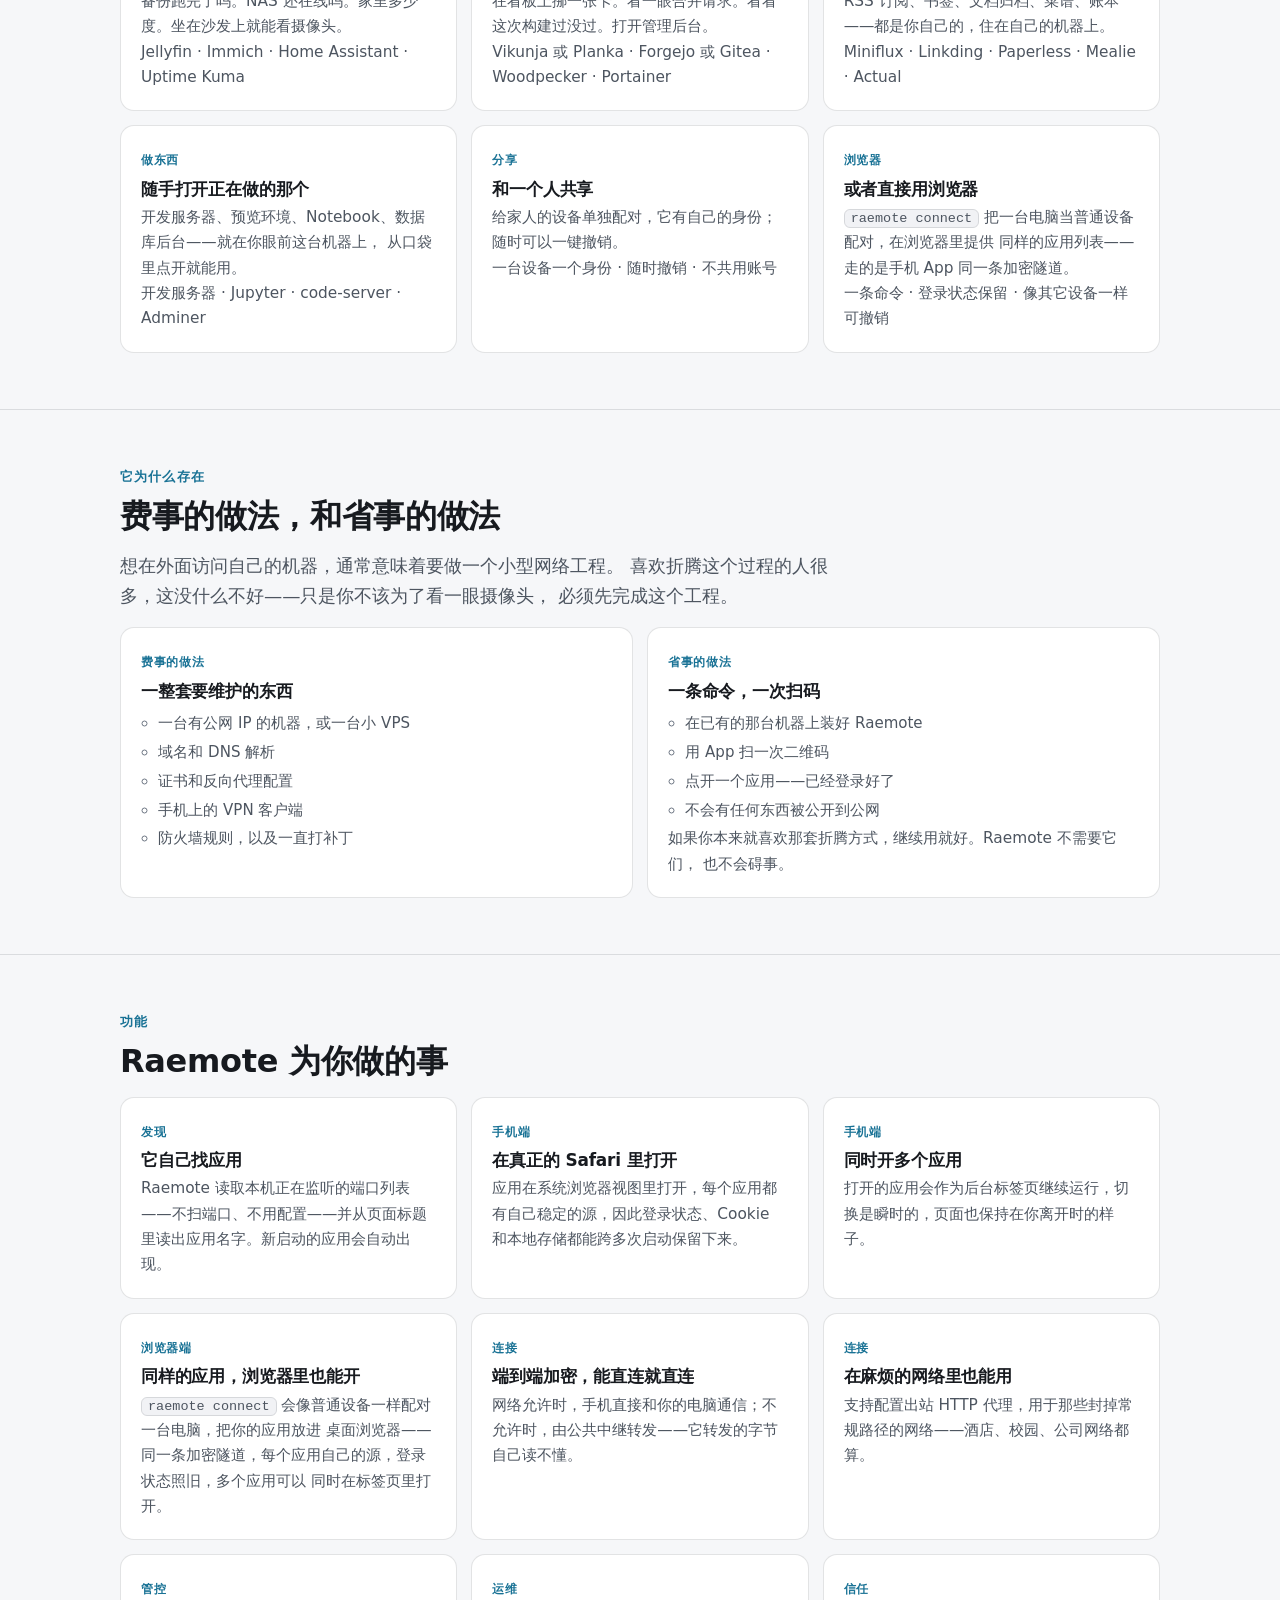
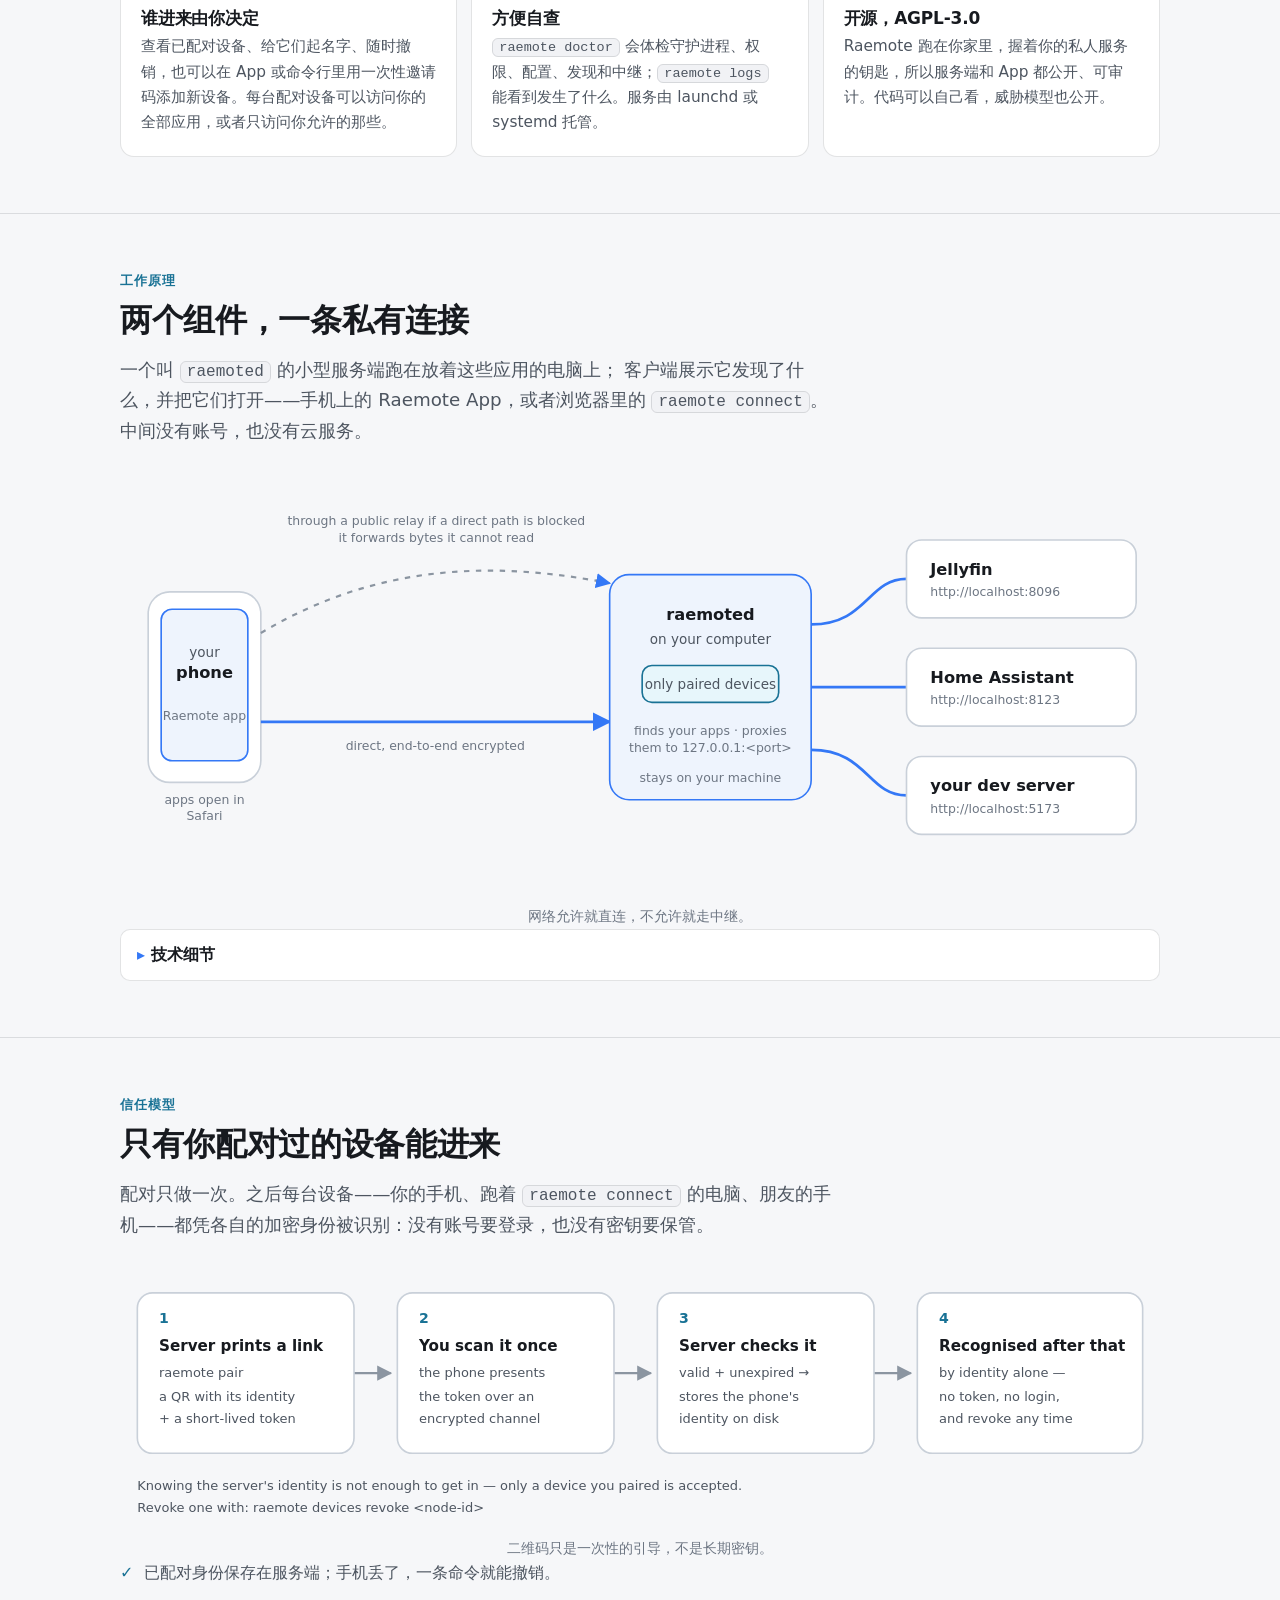
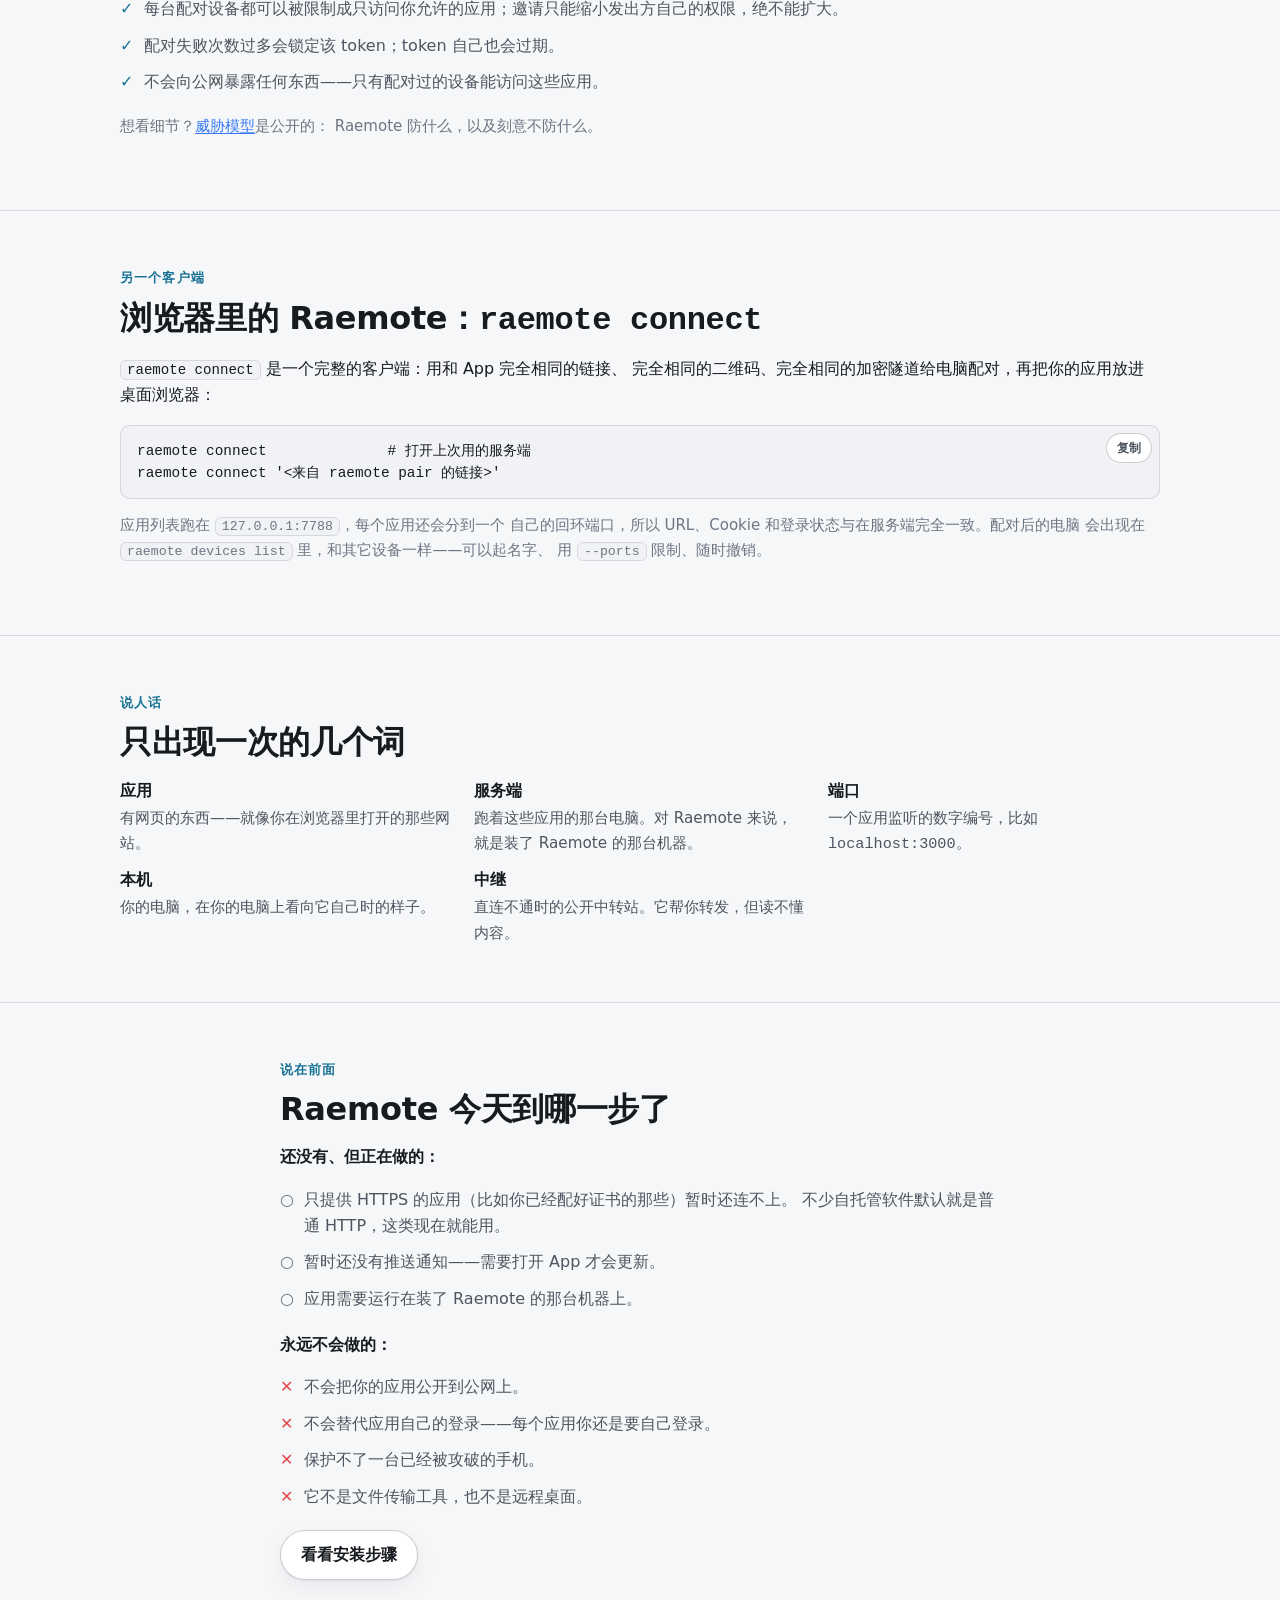
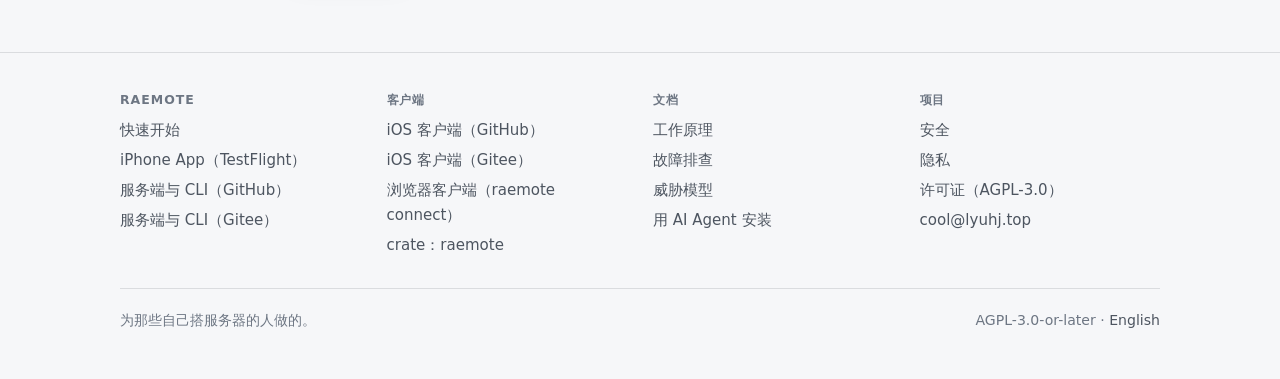
==== commit 7a43a920: "Make the TestFlight badge larger than the text buttons, not smaller The badge renders at 42px while " ====
--- a/zh/index.html
+++ b/zh/index.html
@@ -52,7 +52,7 @@
       <div class="actions">
         <a class="btn primary" href="get-started.html">快速开始</a>
         <a class="btn badge" href="https://testflight.apple.com/join/3AQeWyUR" rel="noopener">
-          <img src="../assets/testflight_badge.svg" alt="可通过 TestFlight 获取" height="42">
+          <img src="../assets/testflight_badge.svg" alt="可通过 TestFlight 获取" height="62">
         </a>
         <a class="btn" href="#laptop">用浏览器打开</a>
         <a class="btn" href="https://github.com/raemote/raemote_cli" rel="noopener">在 GitHub 上 Star</a>
--- a/assets/site.css
+++ b/assets/site.css
@@ -222,7 +222,7 @@
   color: #fff;
 }
 .btn.primary:hover { filter: brightness(1.06); color: #fff; }
-.btn img { display: block; height: 42px; width: auto; }
+.btn img { display: block; height: 62px; width: auto; }
 /* The TestFlight badge is a finished graphic — don't frame it. */
 .btn.badge { border: 0; box-shadow: none; background: none; padding: 0; border-radius: 0; }
 .btn.badge:hover { border-color: transparent; }
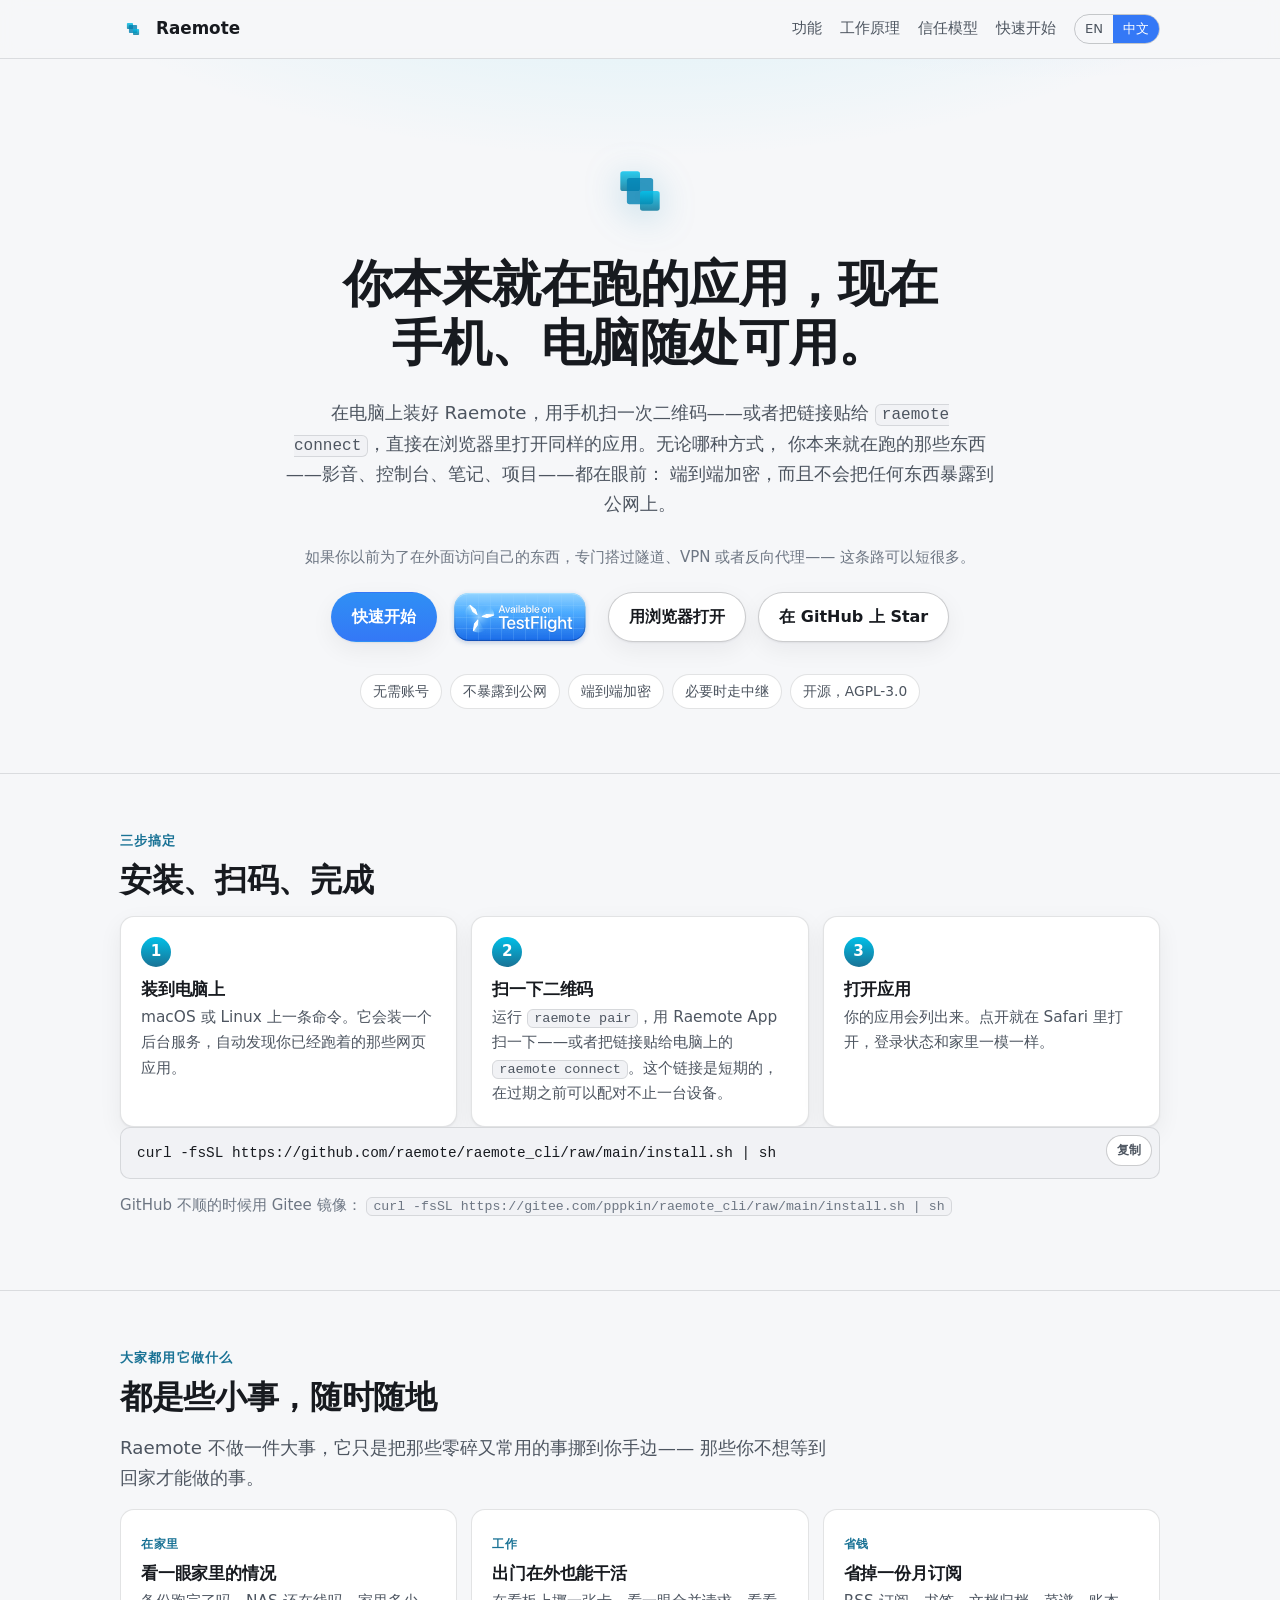
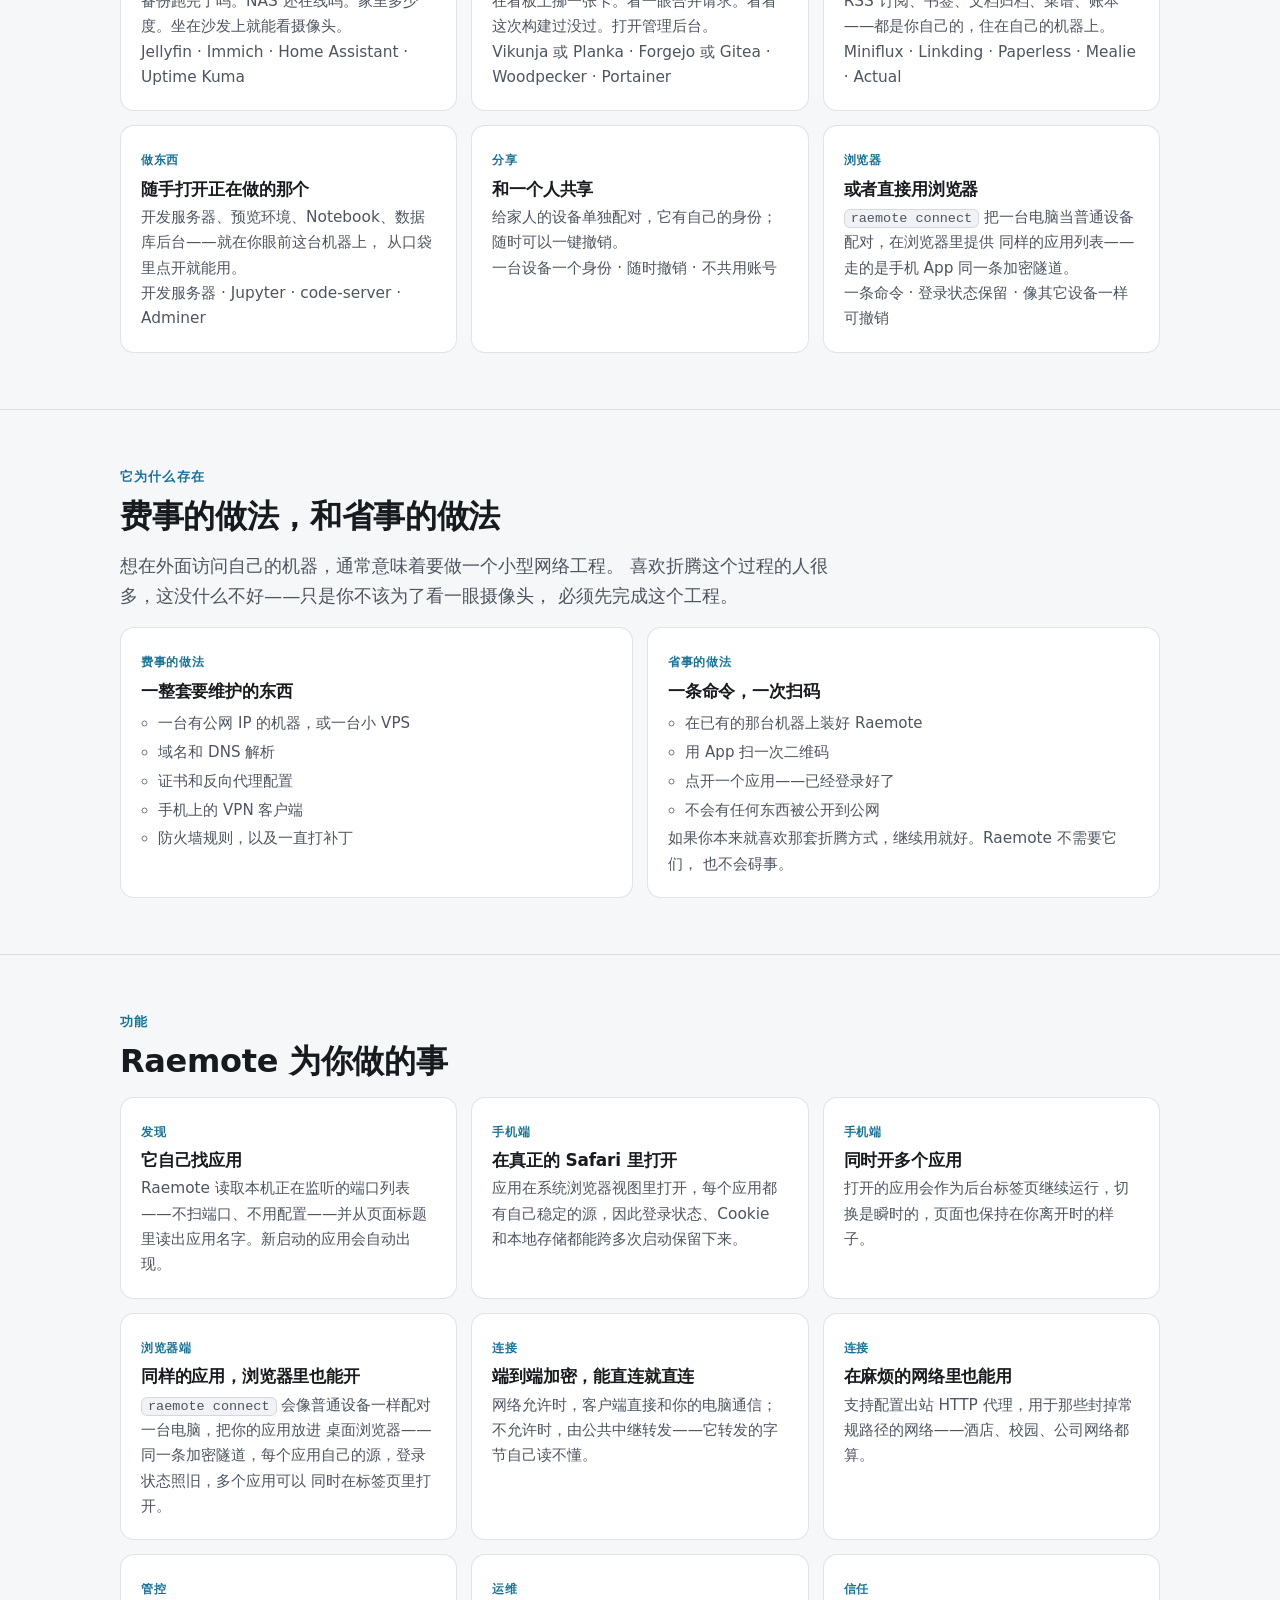
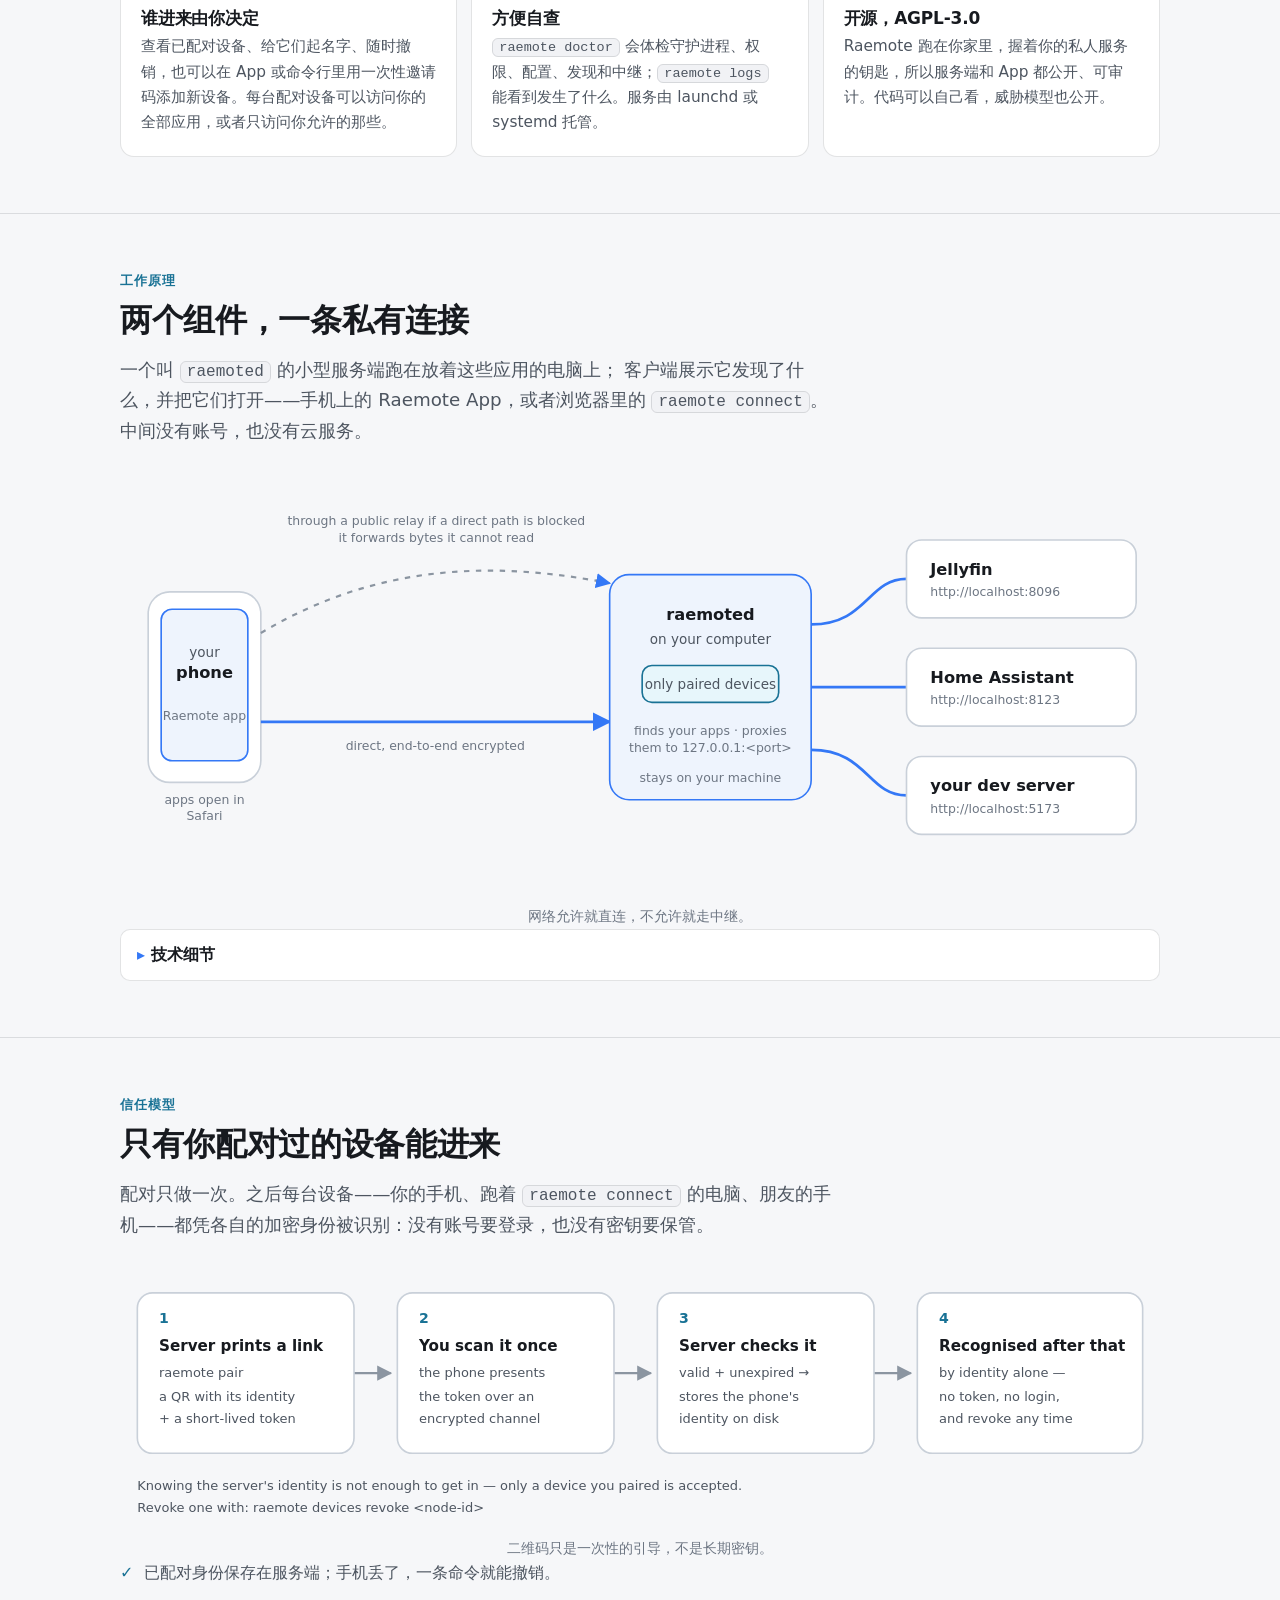
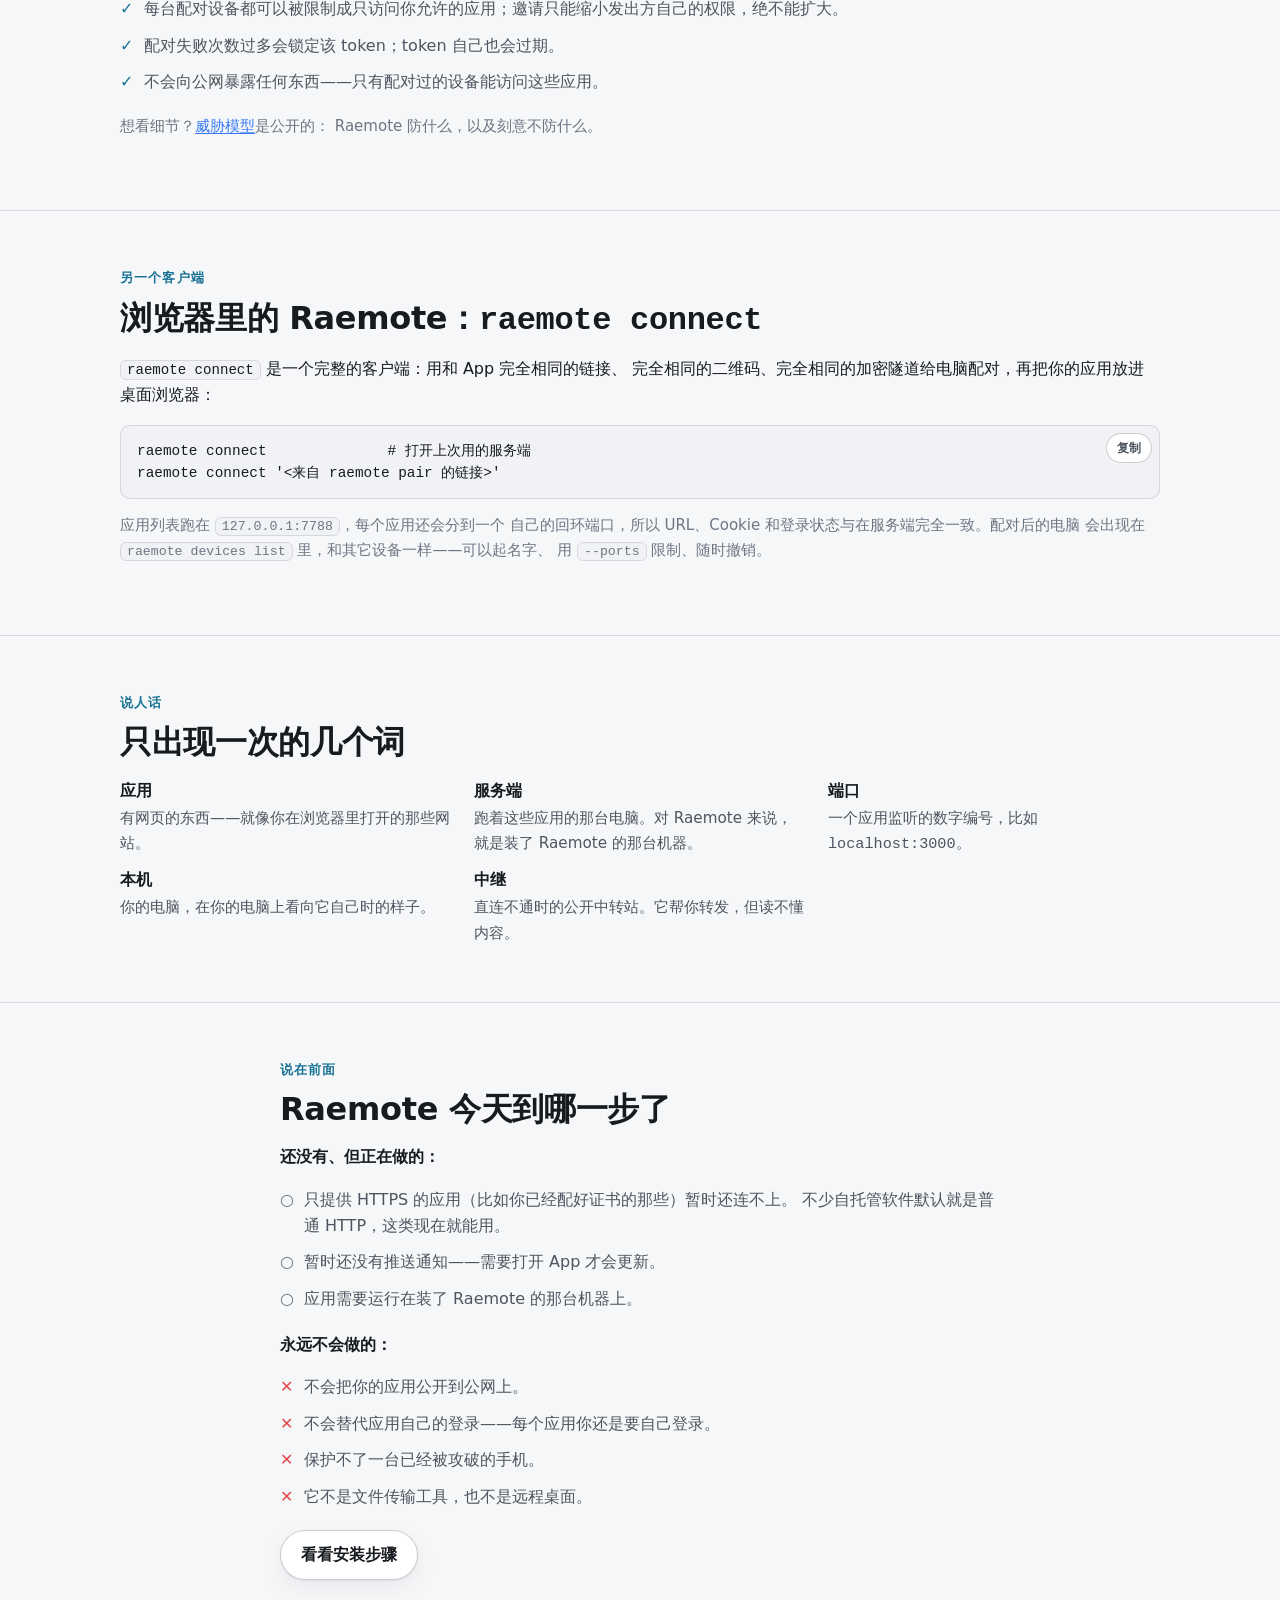
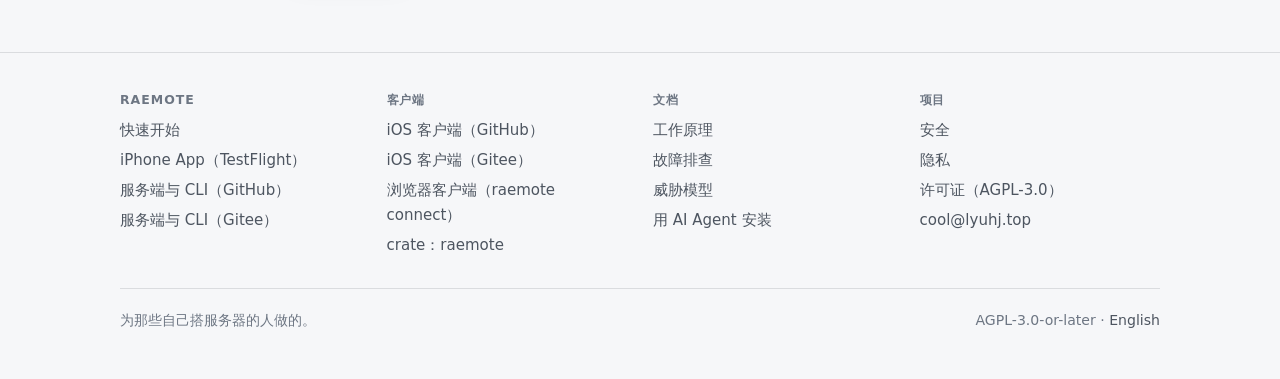
==== commit e42dab6e: "Title the landing page as the unified solution it is "The apps you already run, on your phone." — an" ====
--- a/zh/index.html
+++ b/zh/index.html
@@ -3,14 +3,14 @@
 <head>
 <meta charset="utf-8">
 <meta name="viewport" content="width=device-width, initial-scale=1">
-<title>Raemote — 让手机也能用你电脑上的自托管应用</title>
+<title>Raemote — 让你电脑上的自托管应用随处可用</title>
 <meta name="description" content="Raemote 自动发现你电脑上正在运行的自托管应用，并通过端到端加密的连接把它们带到手机上——或者用 raemote connect，在任何电脑的浏览器里直接打开。装一次、扫一次码，无需账号、无需 VPN、无需端口转发。">
 <link rel="canonical" href="https://raemote.github.io/zh/">
 <link rel="icon" href="../assets/favicon.png" type="image/png">
 <link rel="apple-touch-icon" href="../assets/favicon.png">
 <meta property="og:type" content="website">
 <meta property="og:site_name" content="Raemote">
-<meta property="og:title" content="Raemote — 让手机也能用你电脑上的自托管应用">
+<meta property="og:title" content="Raemote — 让你电脑上的自托管应用随处可用">
 <meta property="og:description" content="装一次、扫一次码，你私有的应用就出现在手机上——或者用 raemote connect，在浏览器里打开同样的应用。端到端加密，无需账号，无需端口转发。">
 <meta property="og:url" content="https://raemote.github.io/zh/">
 <meta property="og:image" content="https://raemote.github.io/assets/og.png">
@@ -42,7 +42,7 @@
   <section class="hero">
     <div class="wrap">
       <img class="mark" src="../assets/logo.svg" alt="" width="84" height="84">
-      <h1>你本来就在跑的应用，现在手机上也能用。</h1>
+      <h1>你本来就在跑的应用，现在手机、电脑随处可用。</h1>
       <p class="lede">在电脑上装好 Raemote，用手机扫一次二维码——或者把链接贴给
         <code>raemote connect</code>，直接在浏览器里打开同样的应用。无论哪种方式，
         你本来就在跑的那些东西——影音、控制台、笔记、项目——都在眼前：
@@ -209,7 +209,7 @@
         <li class="card">
           <span class="tag">连接</span>
           <h3>端到端加密，能直连就直连</h3>
-          <p>网络允许时，手机直接和你的电脑通信；不允许时，由公共中继转发——它转发的字节自己读不懂。</p>
+          <p>网络允许时，客户端直接和你的电脑通信；不允许时，由公共中继转发——它转发的字节自己读不懂。</p>
         </li>
         <li class="card">
           <span class="tag">连接</span>
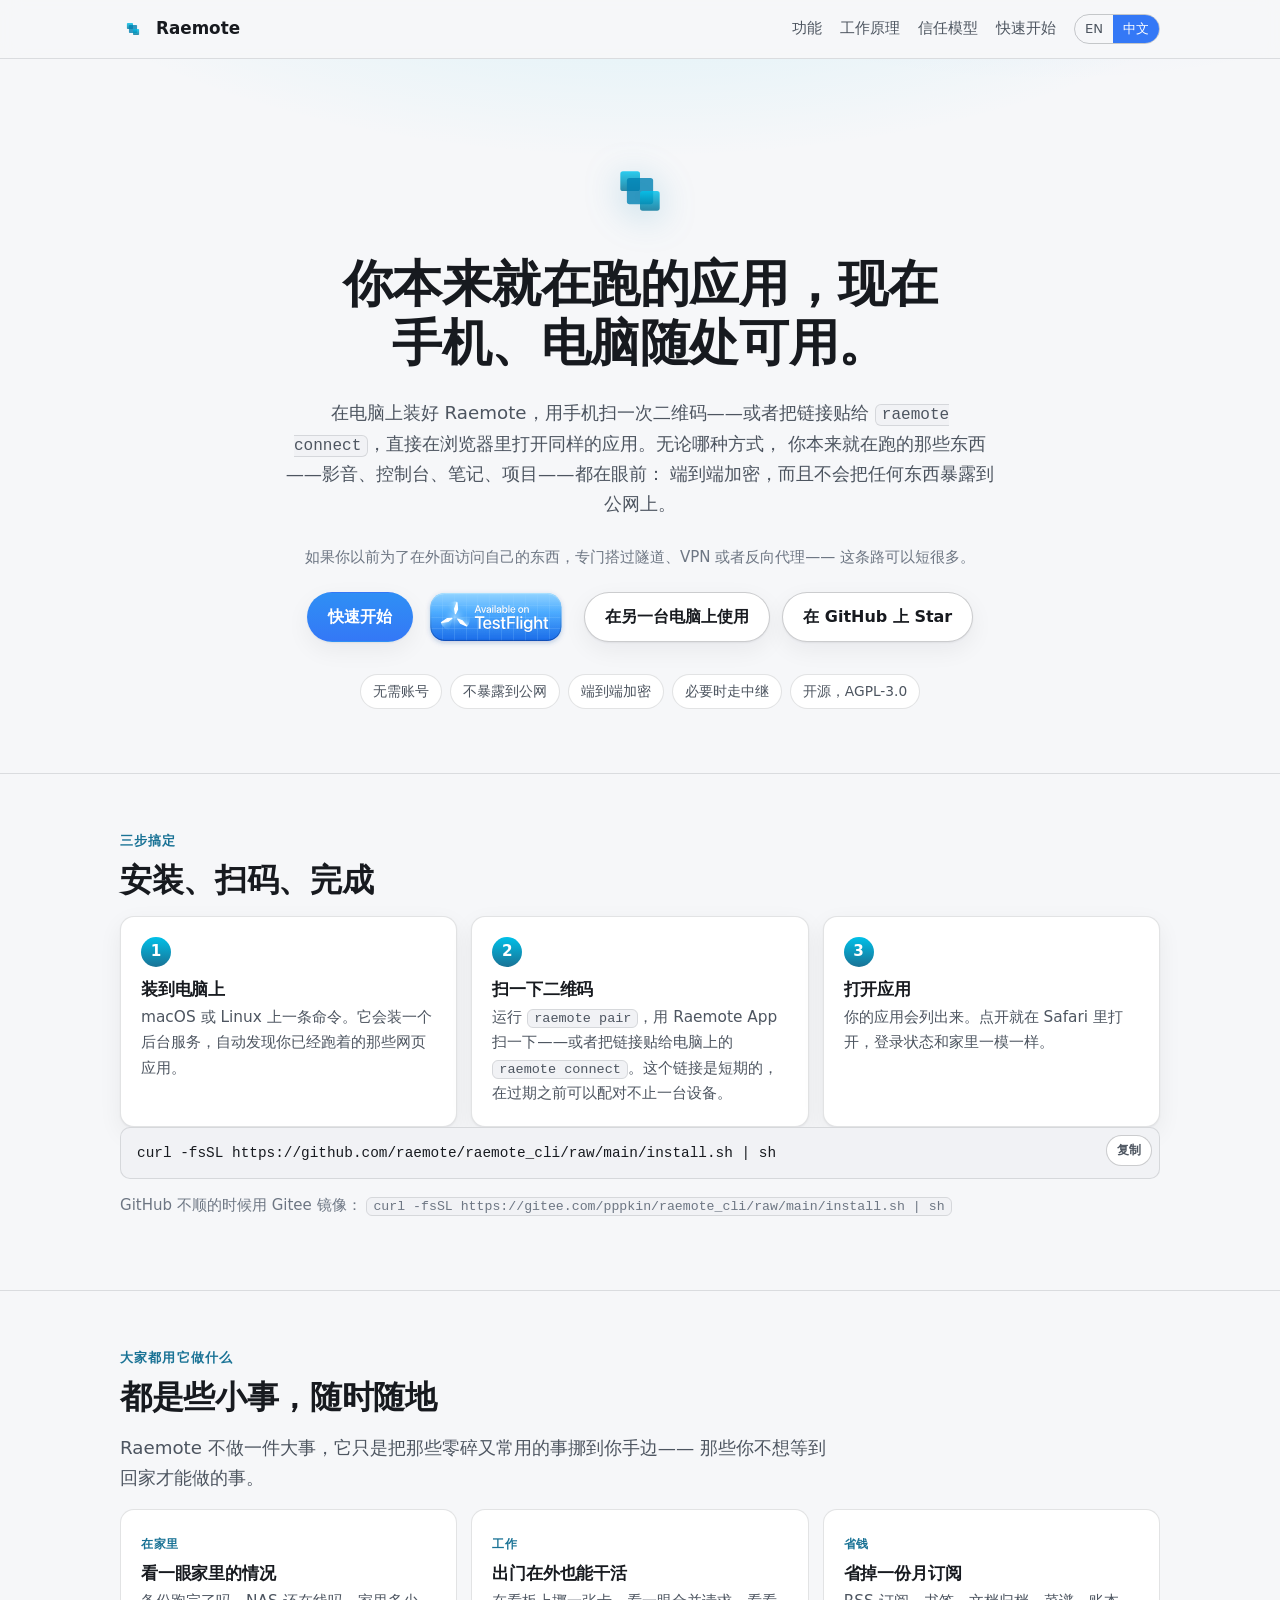
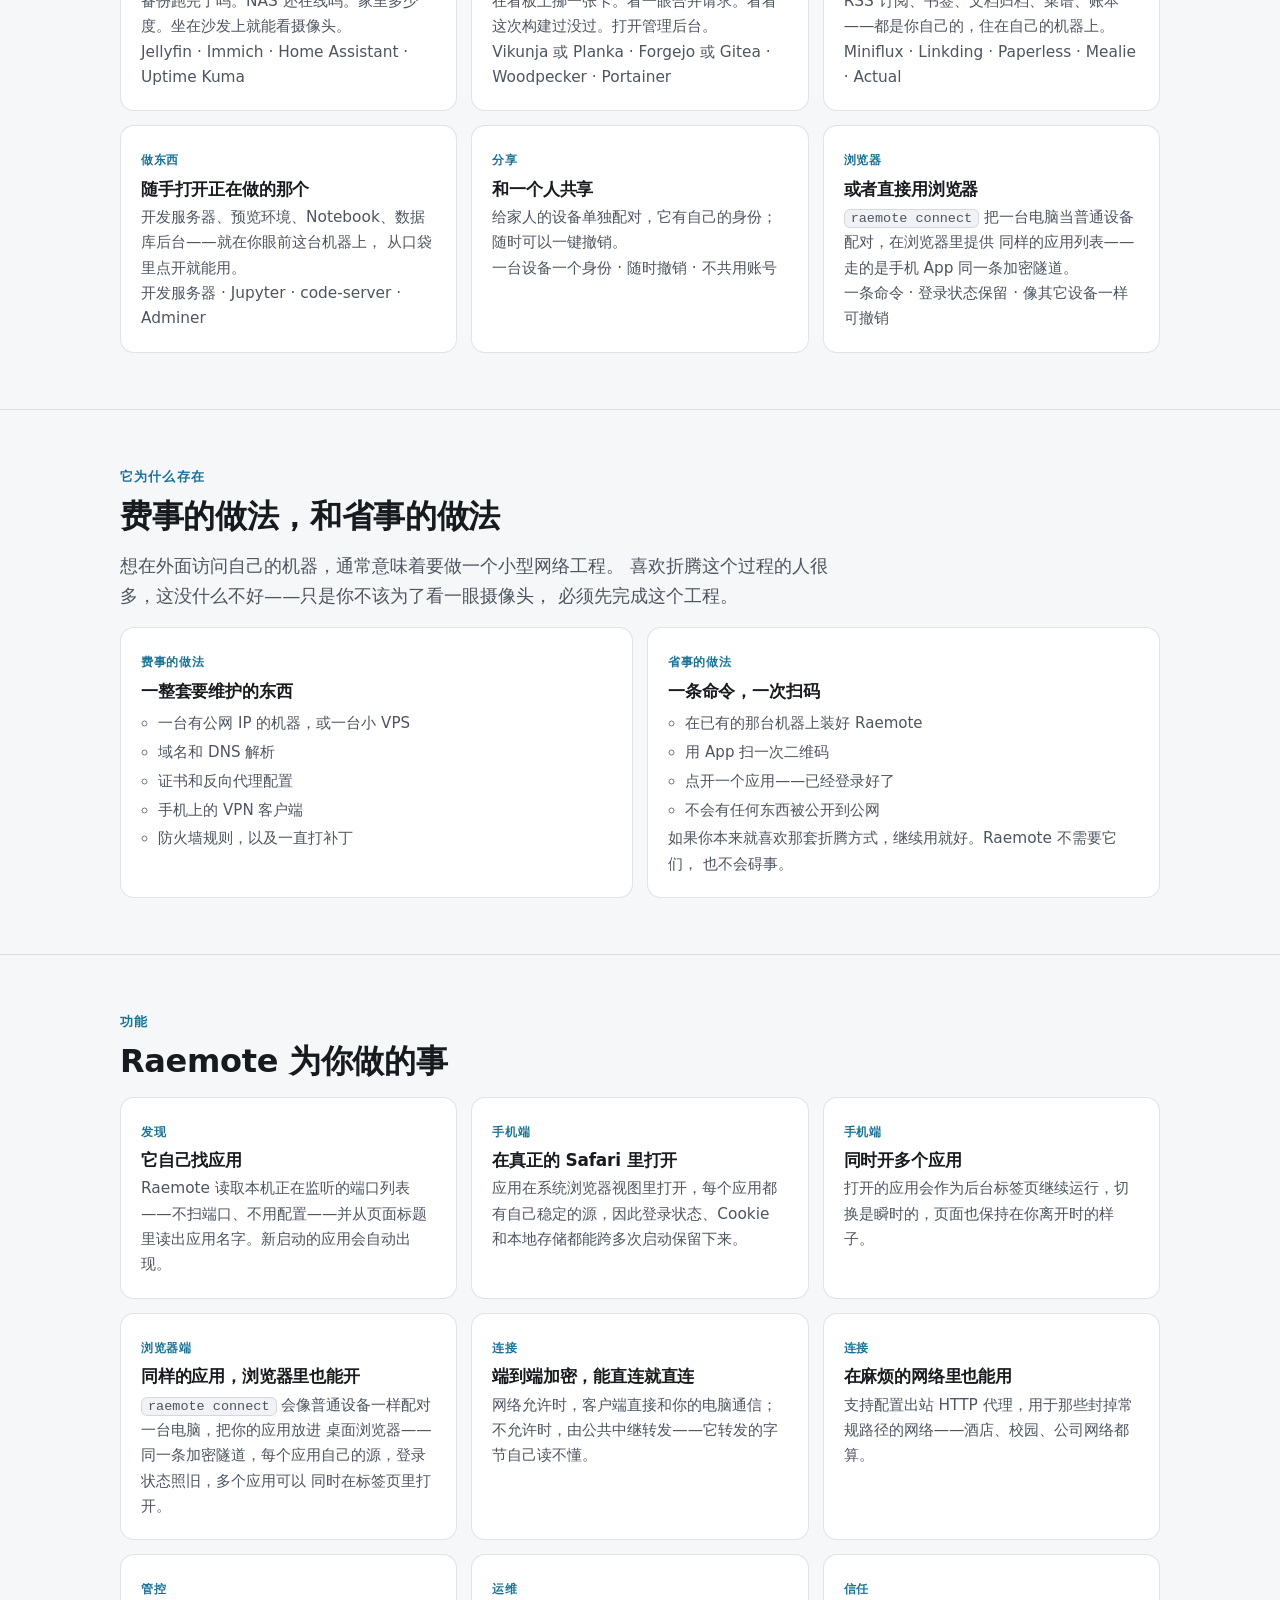
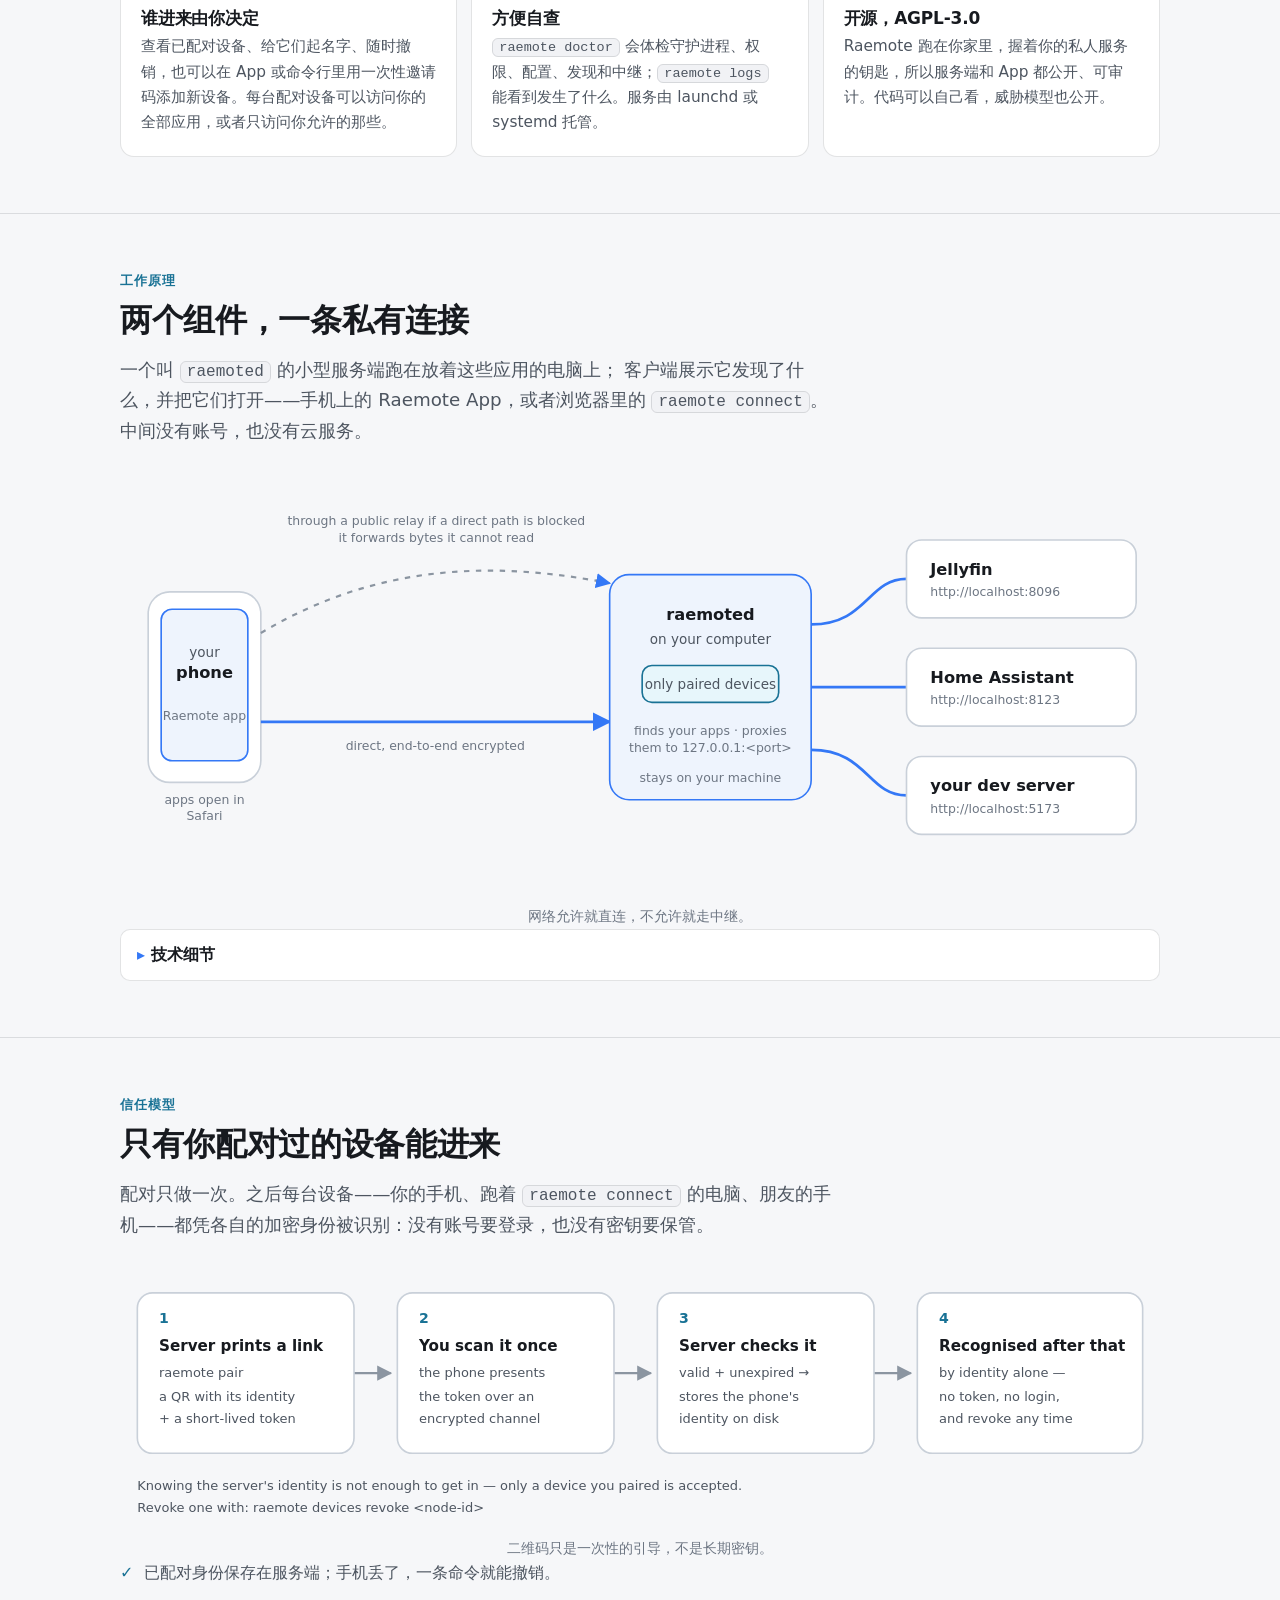
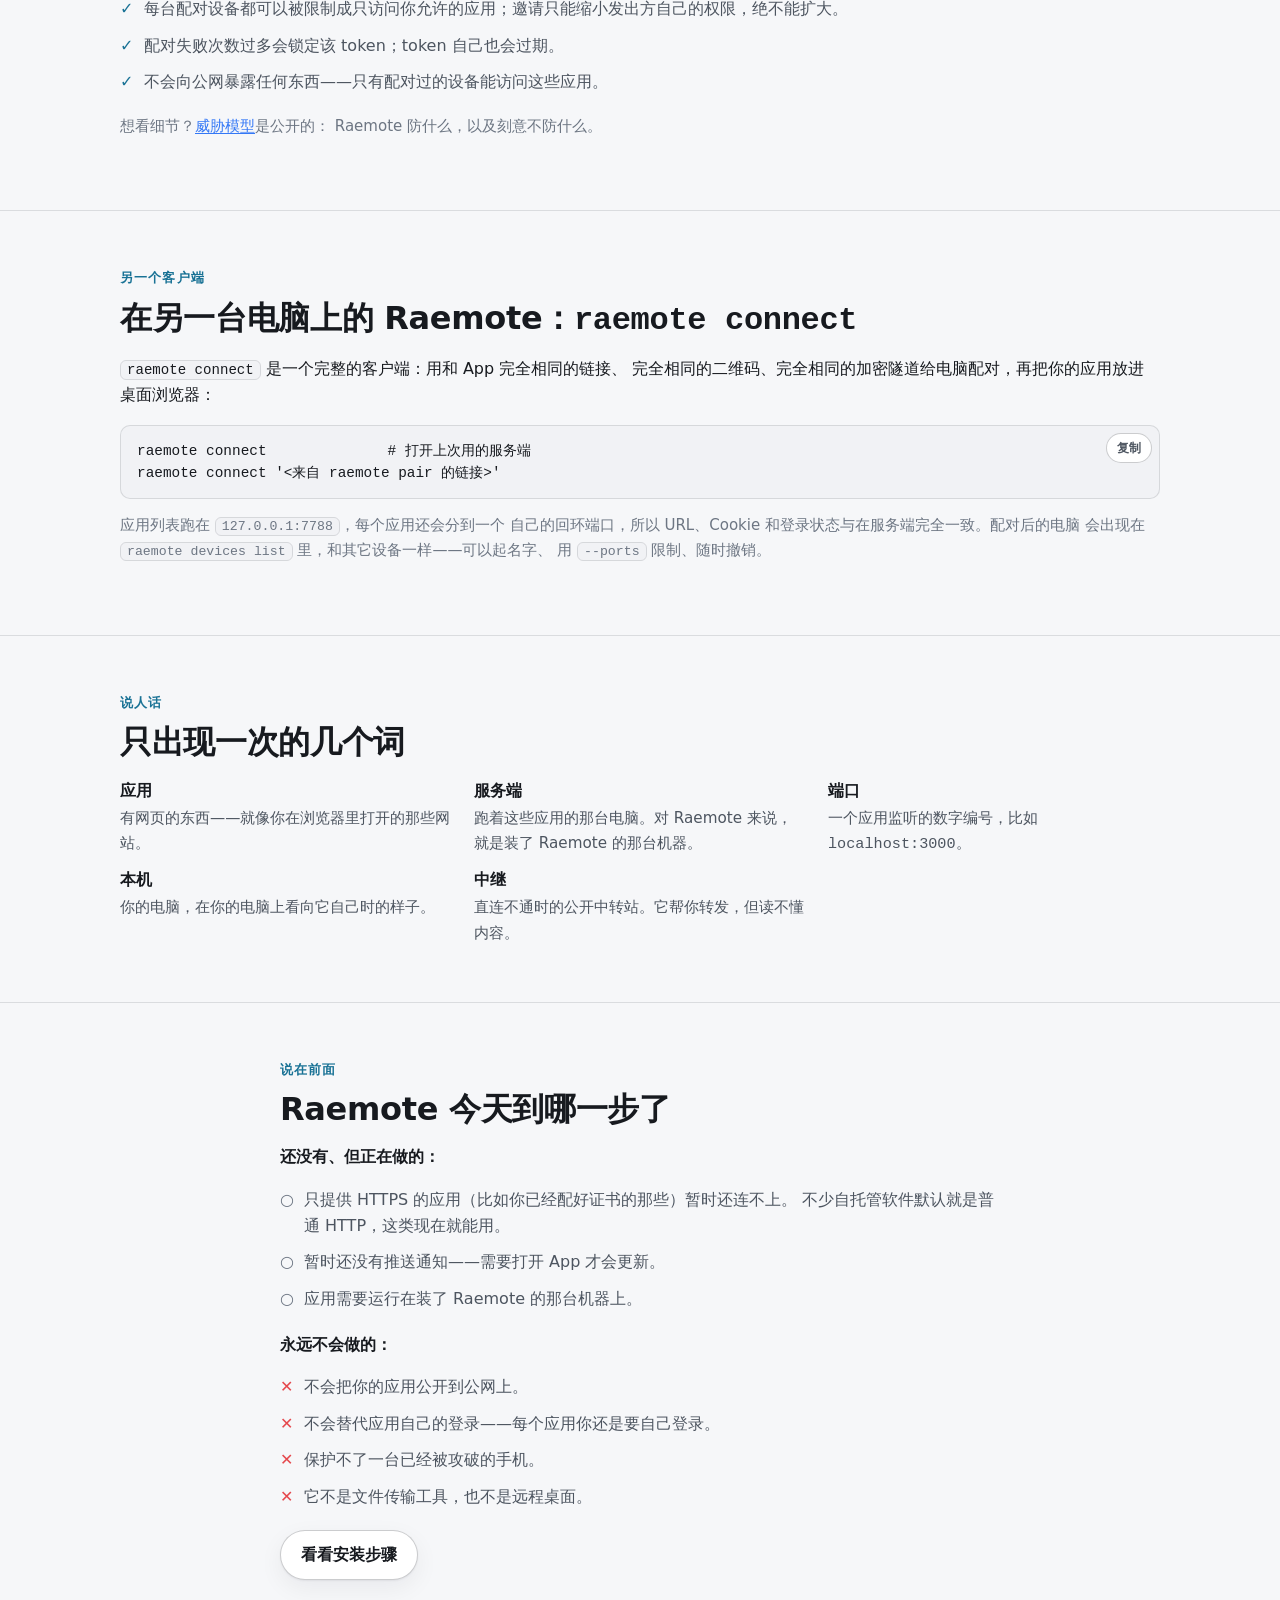
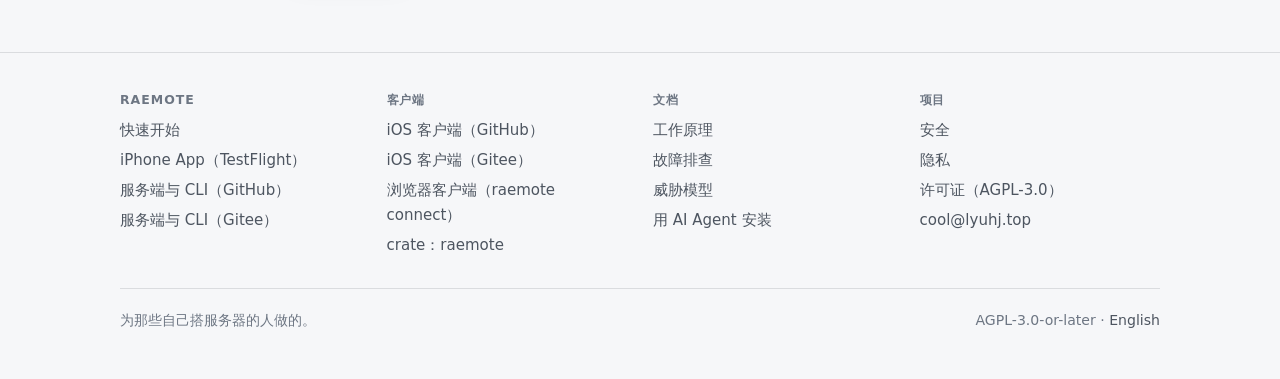
==== commit 9a11f24f: "Say "another computer", not "in a browser" "Use it in a browser" read as "use the website in this br" ====
--- a/zh/index.html
+++ b/zh/index.html
@@ -54,7 +54,7 @@
         <a class="btn badge" href="https://testflight.apple.com/join/3AQeWyUR" rel="noopener">
           <img src="../assets/testflight_badge.svg" alt="可通过 TestFlight 获取" height="62">
         </a>
-        <a class="btn" href="#laptop">用浏览器打开</a>
+        <a class="btn" href="#laptop">在另一台电脑上使用</a>
         <a class="btn" href="https://github.com/raemote/raemote_cli" rel="noopener">在 GitHub 上 Star</a>
       </div>
       <ul class="pill-row">
@@ -286,7 +286,7 @@
   <section id="laptop">
     <div class="wrap">
       <p class="eyebrow">另一个客户端</p>
-      <h2>浏览器里的 Raemote：<code>raemote connect</code></h2>
+      <h2>在另一台电脑上的 Raemote：<code>raemote connect</code></h2>
       <p><code>raemote connect</code> 是一个完整的客户端：用和 App 完全相同的链接、
         完全相同的二维码、完全相同的加密隧道给电脑配对，再把你的应用放进桌面浏览器：</p>
       <div class="copy">
